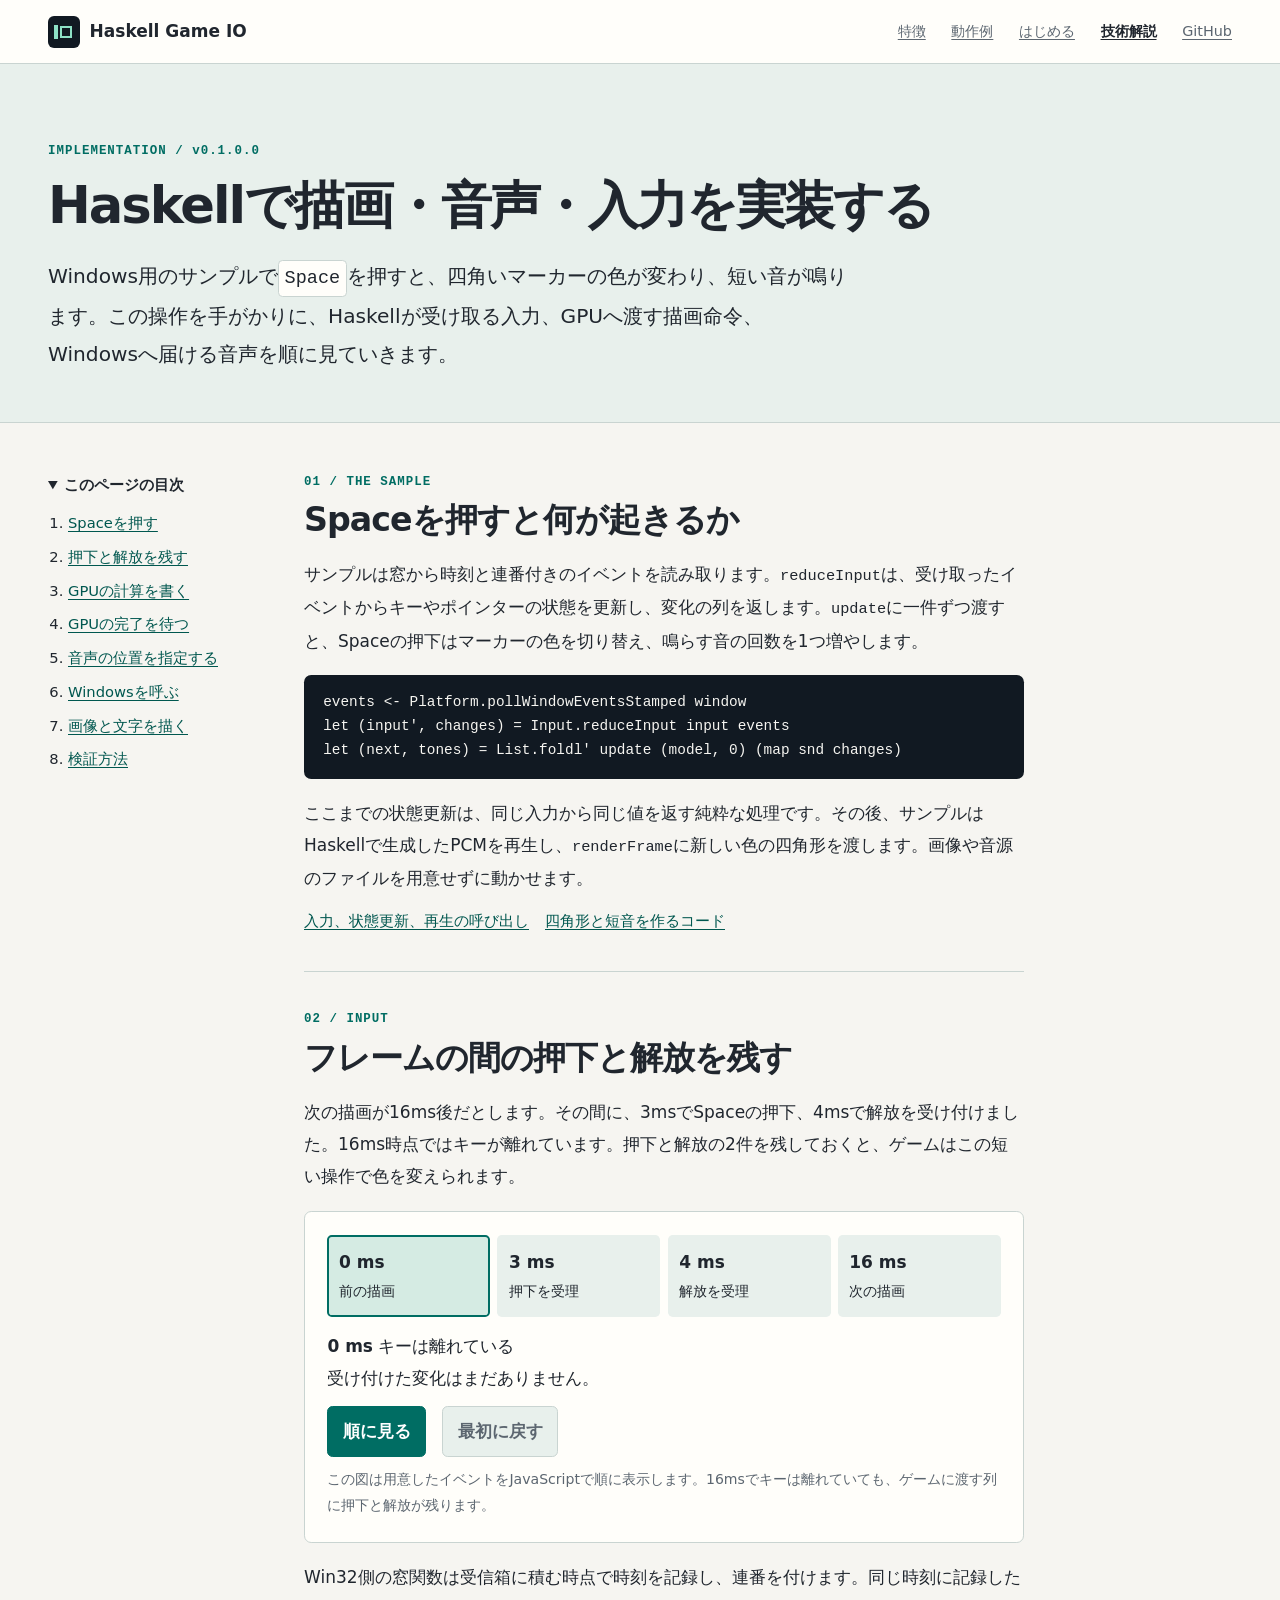
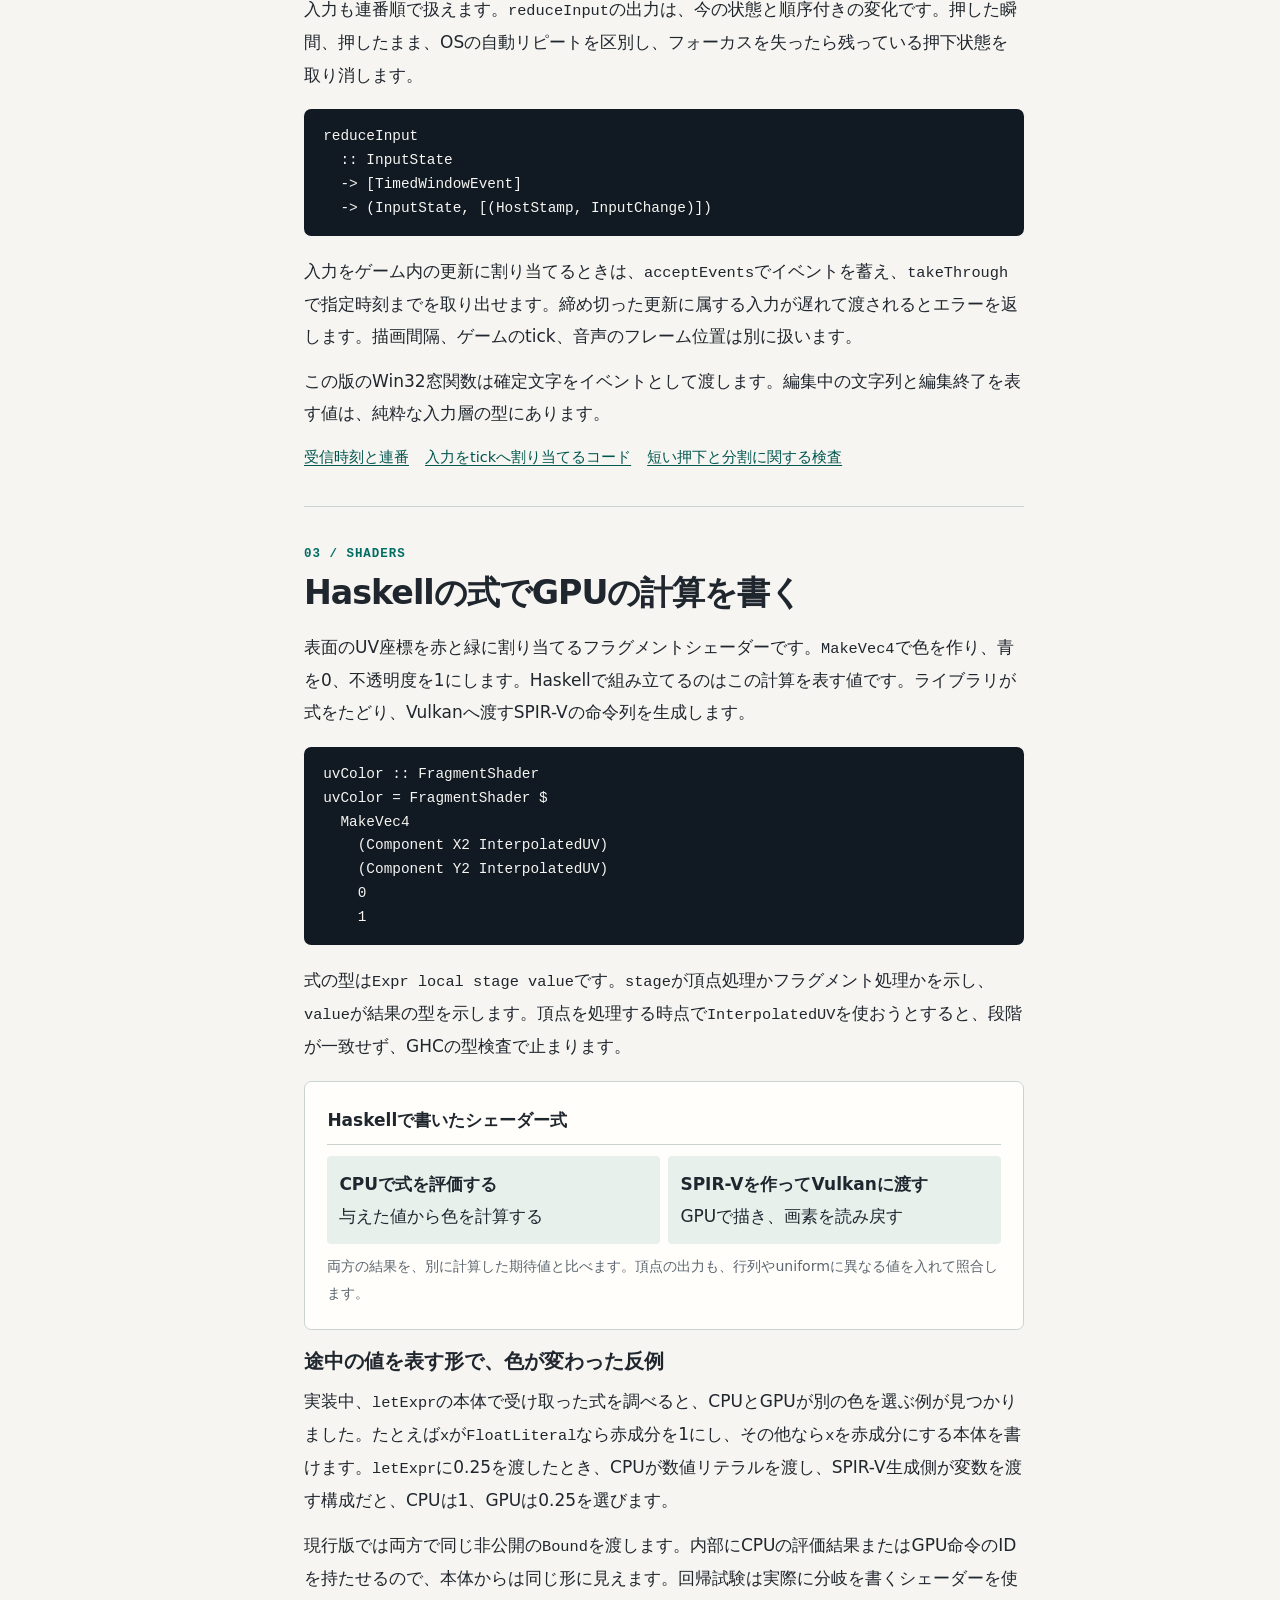
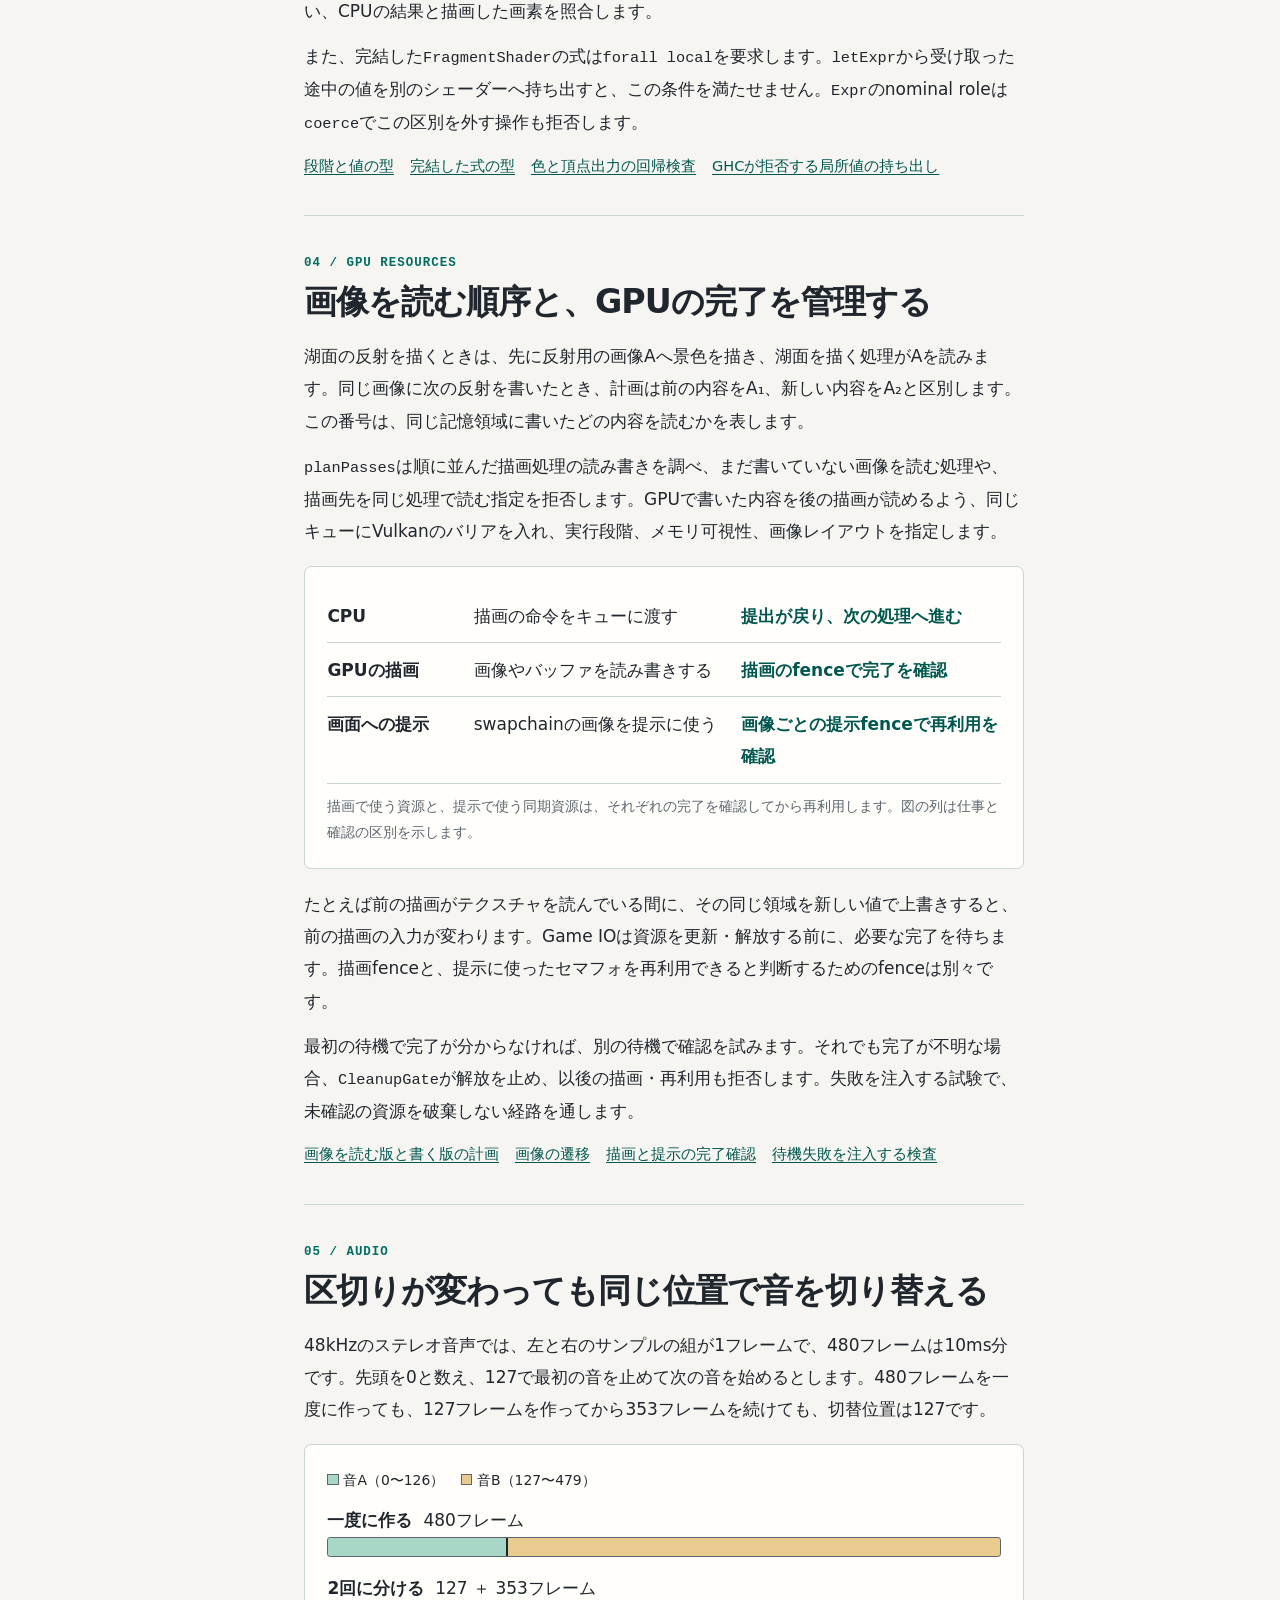
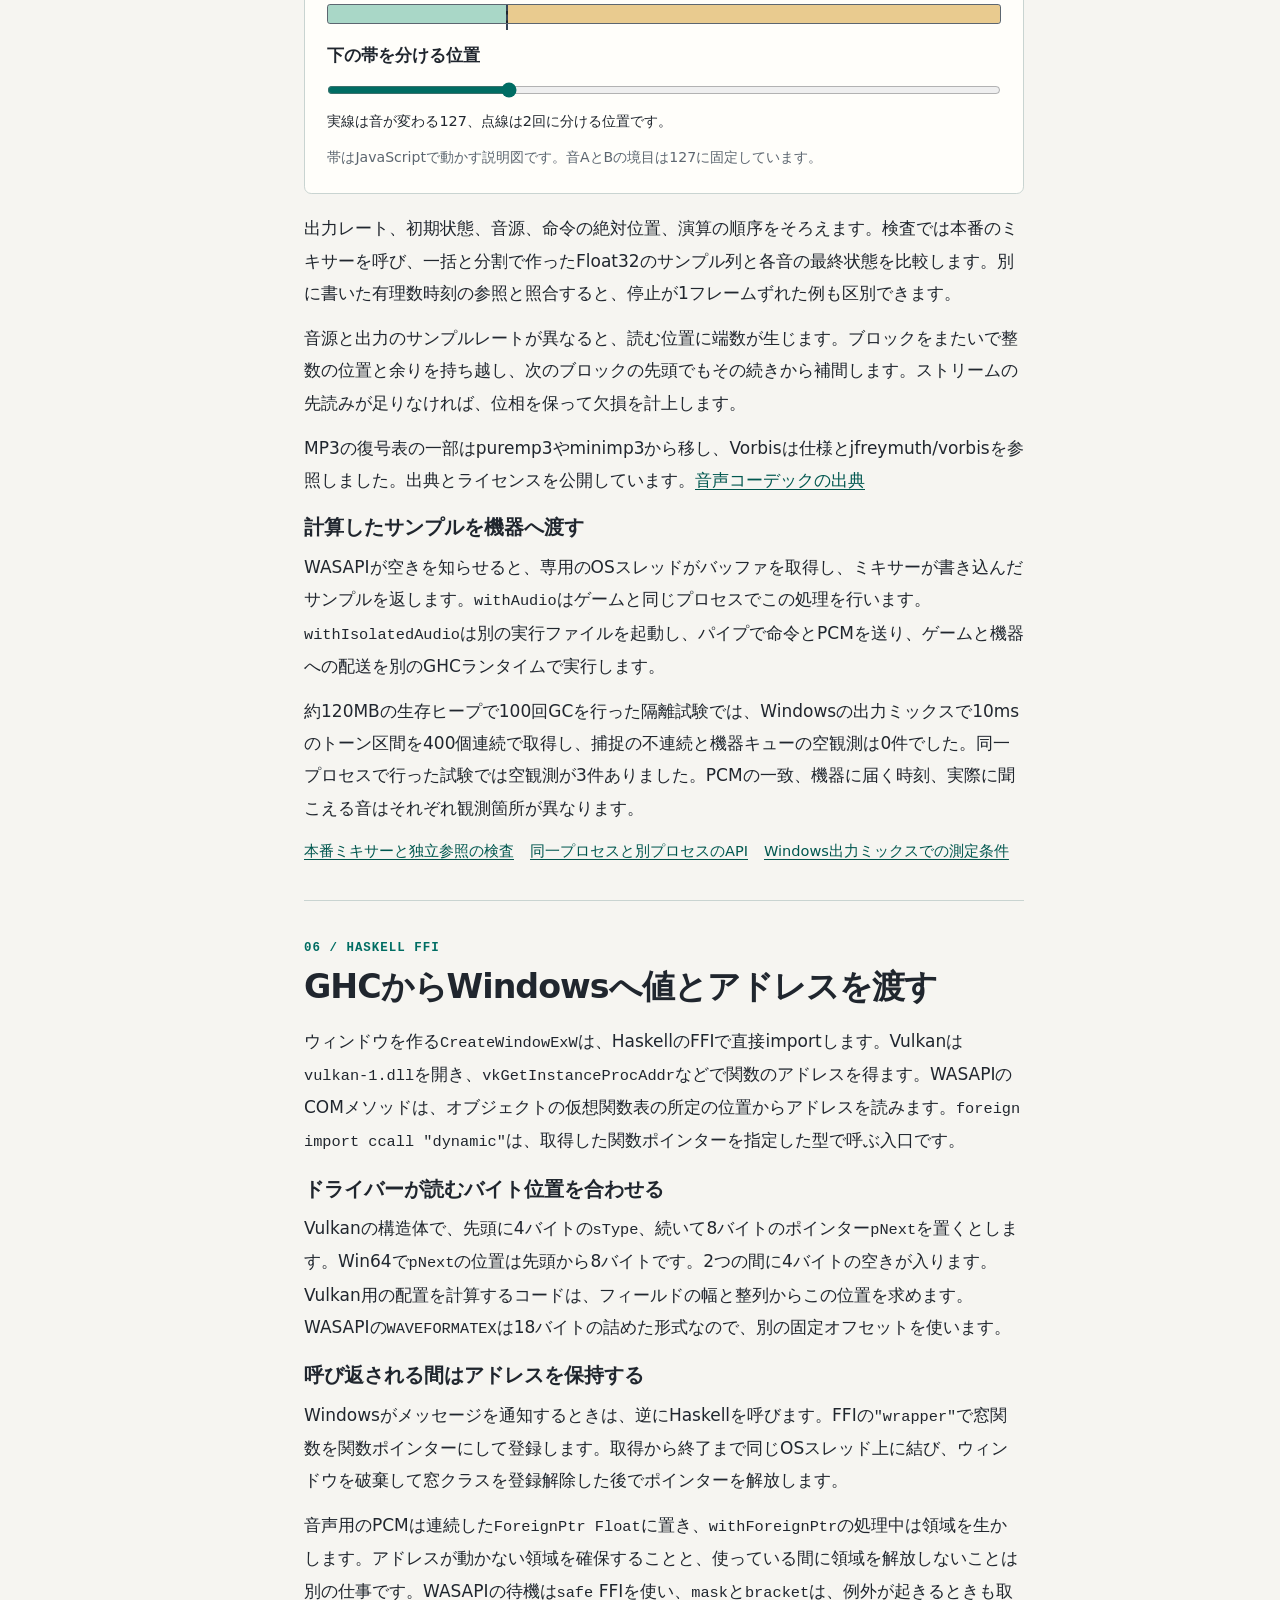
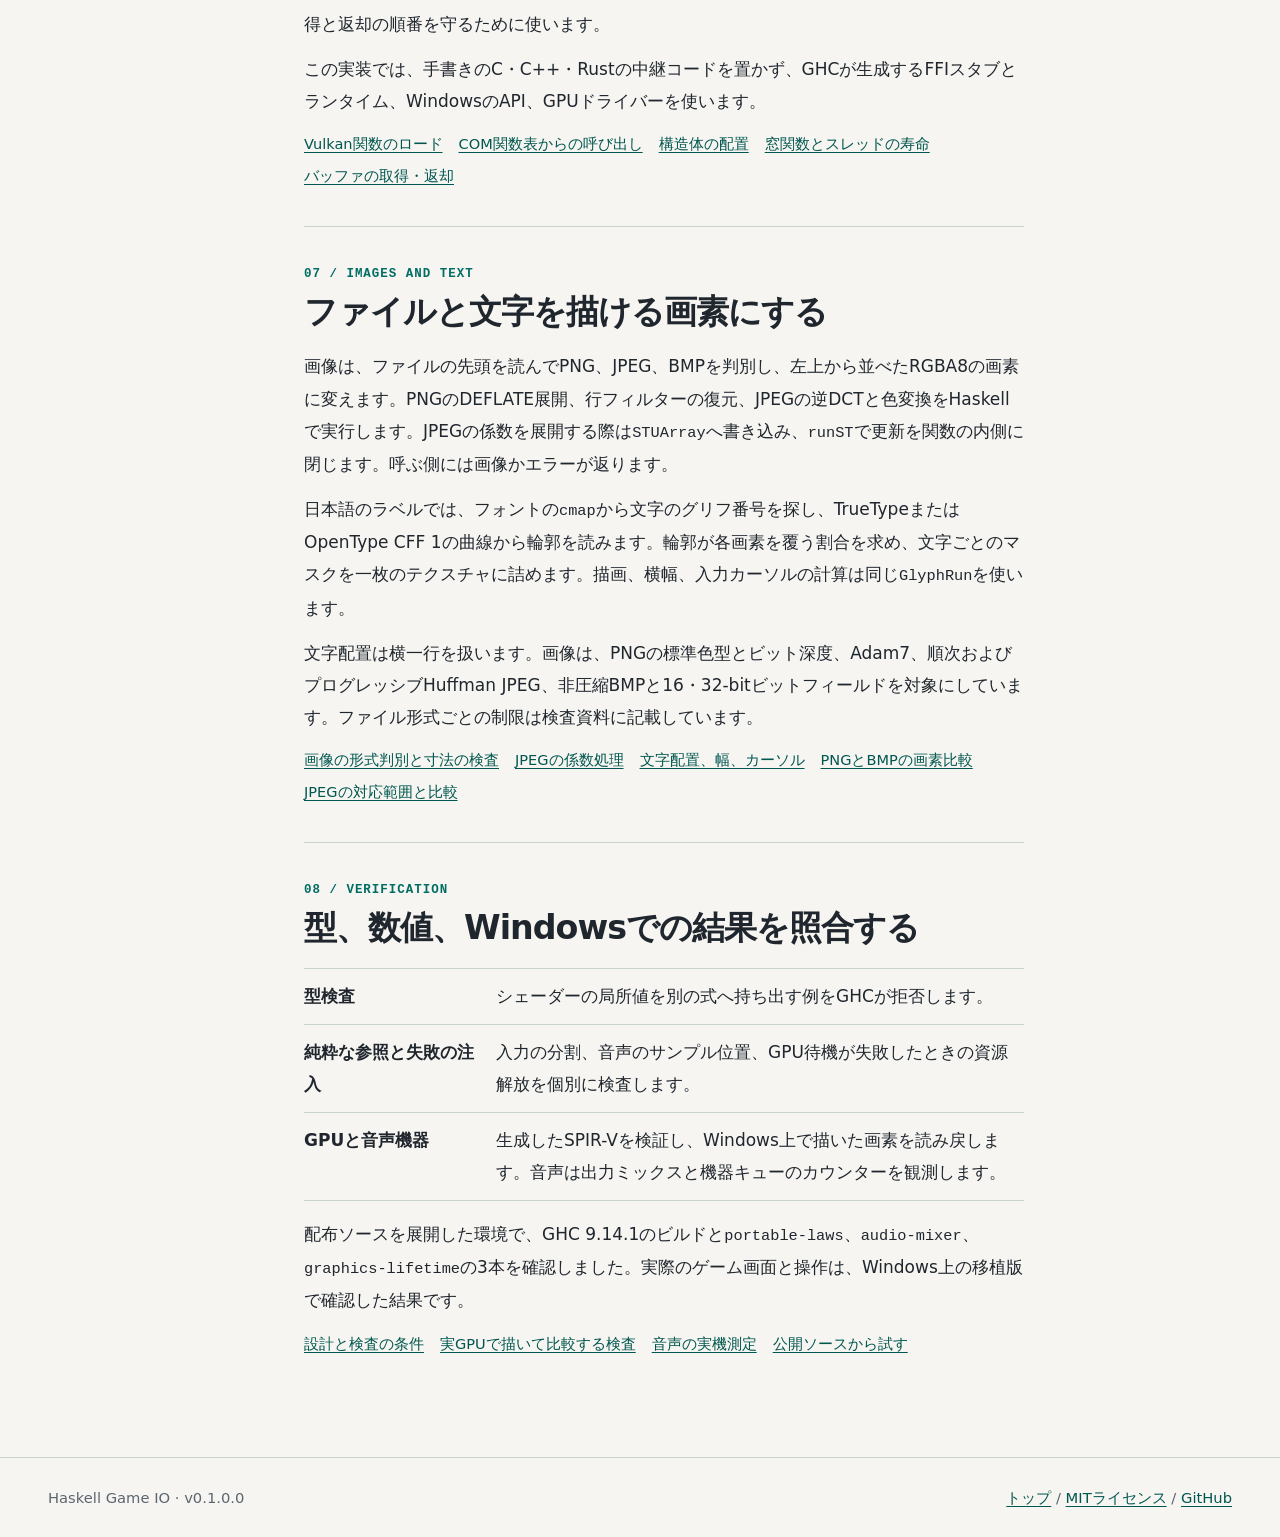
==== site/implementation.html @ 97c091fb "Add the Japanese Game IO website and implementation guide" ====
<!doctype html>
<html lang="ja">
<head>
  <meta charset="utf-8">
  <meta name="viewport" content="width=device-width, initial-scale=1">
  <meta name="description" content="Spaceを押す一回の操作から、Haskell Game IOの順序付き入力、SPIR-V生成、Vulkanの資源管理、WASAPI音声とFFIを解説します。">
  <title>Haskell Game IOの実装</title>
  <link rel="icon" href="assets/game-io.svg" type="image/svg+xml">
  <link rel="stylesheet" href="styles.css">
  <script src="implementation.js" defer></script>
</head>
<body>
  <a class="skip-link" href="#main">本文へ移動</a>
  <header class="masthead">
    <div class="wrap header-inner">
      <a class="wordmark" href="./">
        <img src="assets/game-io.svg" alt="" width="32" height="32">
        <span>Haskell Game IO</span>
      </a>
      <nav class="site-nav" aria-label="サイト内">
        <a href="./#features">特徴</a>
        <a href="./#projects">動作例</a>
        <a href="./#start">はじめる</a>
        <a href="implementation.html" aria-current="page">技術解説</a>
        <a href="https://github.com/M-simplifier/haskell-game-io">GitHub</a>
      </nav>
    </div>
  </header>
  <main id="main" tabindex="-1">
    <header class="article-intro">
      <div class="wrap">
        <p class="eyebrow">IMPLEMENTATION / v0.1.0.0</p>
        <h1>Haskellで描画・音声・入力を実装する</h1>
        <p class="lede">Windows用のサンプルで<kbd>Space</kbd>を押すと、四角いマーカーの色が変わり、短い音が鳴ります。この操作を手がかりに、Haskellが受け取る入力、GPUへ渡す描画命令、Windowsへ届ける音声を順に見ていきます。</p>
      </div>
    </header>
    <div class="wrap article-layout">
      <nav class="article-contents" aria-label="技術解説の目次">
        <details open>
          <summary>このページの目次</summary>
          <ol>
            <li><a href="#space">Spaceを押す</a></li>
            <li><a href="#input">押下と解放を残す</a></li>
            <li><a href="#shaders">GPUの計算を書く</a></li>
            <li><a href="#gpu">GPUの完了を待つ</a></li>
            <li><a href="#audio">音声の位置を指定する</a></li>
            <li><a href="#ffi">Windowsを呼ぶ</a></li>
            <li><a href="#assets">画像と文字を描く</a></li>
            <li><a href="#validation">検証方法</a></li>
          </ol>
        </details>
      </nav>

      <article class="article-body">
        <section id="space" aria-labelledby="space-title">
          <p class="eyebrow">01 / THE SAMPLE</p>
          <h2 id="space-title">Spaceを押すと何が起きるか</h2>
          <p>サンプルは窓から時刻と連番付きのイベントを読み取ります。<code>reduceInput</code>は、受け取ったイベントからキーやポインターの状態を更新し、変化の列を返します。<code>update</code>に一件ずつ渡すと、Spaceの押下はマーカーの色を切り替え、鳴らす音の回数を1つ増やします。</p>
          <pre tabindex="0" aria-label="GettingStartedの入力更新の抜粋"><code>events &lt;- Platform.pollWindowEventsStamped window
let (input', changes) = Input.reduceInput input events
let (next, tones) = List.foldl' update (model, 0) (map snd changes)</code></pre>
          <p>ここまでの状態更新は、同じ入力から同じ値を返す純粋な処理です。その後、サンプルはHaskellで生成したPCMを再生し、<code>renderFrame</code>に新しい色の四角形を渡します。画像や音源のファイルを用意せずに動かせます。</p>
          <p class="source-links"><a href="https://github.com/M-simplifier/haskell-game-io/blob/19dde99dc005aceafae934d7178d2b5ecf517e54/examples/GettingStarted.hs#L19-L62">入力、状態更新、再生の呼び出し</a> <a href="https://github.com/M-simplifier/haskell-game-io/blob/19dde99dc005aceafae934d7178d2b5ecf517e54/examples/GettingStarted.hs#L73-L95">四角形と短音を作るコード</a></p>
        </section>

        <section id="input" aria-labelledby="input-title">
          <p class="eyebrow">02 / INPUT</p>
          <h2 id="input-title">フレームの間の押下と解放を残す</h2>
          <p>次の描画が16ms後だとします。その間に、3msでSpaceの押下、4msで解放を受け付けました。16ms時点ではキーが離れています。押下と解放の2件を残しておくと、ゲームはこの短い操作で色を変えられます。</p>
          <figure class="diagram" data-input-demo>
            <ol class="input-timeline" aria-label="入力イベントの時刻">
              <li data-input-at="0"><strong>0 ms</strong><span>前の描画</span></li>
              <li data-input-at="3"><strong>3 ms</strong><span>押下を受理</span></li>
              <li data-input-at="4"><strong>4 ms</strong><span>解放を受理</span></li>
              <li data-input-at="16"><strong>16 ms</strong><span>次の描画</span></li>
            </ol>
            <div class="demo-controls" data-input-controls hidden>
              <div class="demo-result" role="status">
                <p><strong data-input-time>0 ms</strong> <span data-input-state>キーは離れている</span></p>
                <p data-input-events>受け付けた変化はまだありません。</p>
              </div>
              <div class="actions">
                <button type="button" data-input-next>順に見る</button>
                <button class="secondary" type="button" data-input-reset>最初に戻す</button>
              </div>
            </div>
            <figcaption>この図は用意したイベントをJavaScriptで順に表示します。16msでキーは離れていても、ゲームに渡す列に押下と解放が残ります。</figcaption>
          </figure>
          <p>Win32側の窓関数は受信箱に積む時点で時刻を記録し、連番を付けます。同じ時刻に記録した入力も連番順で扱えます。<code>reduceInput</code>の出力は、今の状態と順序付きの変化です。押した瞬間、押したまま、OSの自動リピートを区別し、フォーカスを失ったら残っている押下状態を取り消します。</p>
          <pre tabindex="0" aria-label="reduceInputの型"><code>reduceInput
  :: InputState
  -&gt; [TimedWindowEvent]
  -&gt; (InputState, [(HostStamp, InputChange)])</code></pre>
          <p>入力をゲーム内の更新に割り当てるときは、<code>acceptEvents</code>でイベントを蓄え、<code>takeThrough</code>で指定時刻までを取り出せます。締め切った更新に属する入力が遅れて渡されるとエラーを返します。描画間隔、ゲームのtick、音声のフレーム位置は別に扱います。</p>
          <p>この版のWin32窓関数は確定文字をイベントとして渡します。編集中の文字列と編集終了を表す値は、純粋な入力層の型にあります。</p>
          <p class="source-links"><a href="https://github.com/M-simplifier/haskell-game-io/blob/19dde99dc005aceafae934d7178d2b5ecf517e54/src/native/GameIO/Platform/Win32.hs#L375-L381">受信時刻と連番</a> <a href="https://github.com/M-simplifier/haskell-game-io/blob/19dde99dc005aceafae934d7178d2b5ecf517e54/src/GameIO/Input.hs#L40-L62">入力をtickへ割り当てるコード</a> <a href="https://github.com/M-simplifier/haskell-game-io/blob/19dde99dc005aceafae934d7178d2b5ecf517e54/test/PortableLaws.hs#L35-L69">短い押下と分割に関する検査</a></p>
        </section>

        <section id="shaders" aria-labelledby="shaders-title">
          <p class="eyebrow">03 / SHADERS</p>
          <h2 id="shaders-title">Haskellの式でGPUの計算を書く</h2>
          <p>表面のUV座標を赤と緑に割り当てるフラグメントシェーダーです。<code>MakeVec4</code>で色を作り、青を0、不透明度を1にします。Haskellで組み立てるのはこの計算を表す値です。ライブラリが式をたどり、Vulkanへ渡すSPIR-Vの命令列を生成します。</p>
          <pre tabindex="0" aria-label="UV座標を色に変えるシェーダー"><code>uvColor :: FragmentShader
uvColor = FragmentShader $
  MakeVec4
    (Component X2 InterpolatedUV)
    (Component Y2 InterpolatedUV)
    0
    1</code></pre>
          <p>式の型は<code>Expr local stage value</code>です。<code>stage</code>が頂点処理かフラグメント処理かを示し、<code>value</code>が結果の型を示します。頂点を処理する時点で<code>InterpolatedUV</code>を使おうとすると、段階が一致せず、GHCの型検査で止まります。</p>
          <figure class="diagram">
            <p class="diagram-head"><strong>Haskellで書いたシェーダー式</strong></p>
            <ul class="diagram-steps shader-branches">
              <li><strong>CPUで式を評価する</strong>与えた値から色を計算する</li>
              <li><strong>SPIR-Vを作ってVulkanに渡す</strong>GPUで描き、画素を読み戻す</li>
            </ul>
            <figcaption>両方の結果を、別に計算した期待値と比べます。頂点の出力も、行列やuniformに異なる値を入れて照合します。</figcaption>
          </figure>
          <h3>途中の値を表す形で、色が変わった反例</h3>
          <p>実装中、<code>letExpr</code>の本体で受け取った式を調べると、CPUとGPUが別の色を選ぶ例が見つかりました。たとえば<code>x</code>が<code>FloatLiteral</code>なら赤成分を1にし、その他なら<code>x</code>を赤成分にする本体を書けます。<code>letExpr</code>に0.25を渡したとき、CPUが数値リテラルを渡し、SPIR-V生成側が変数を渡す構成だと、CPUは1、GPUは0.25を選びます。</p>
          <p>現行版では両方で同じ非公開の<code>Bound</code>を渡します。内部にCPUの評価結果またはGPU命令のIDを持たせるので、本体からは同じ形に見えます。回帰試験は実際に分岐を書くシェーダーを使い、CPUの結果と描画した画素を照合します。</p>
          <p>また、完結した<code>FragmentShader</code>の式は<code>forall local</code>を要求します。<code>letExpr</code>から受け取った途中の値を別のシェーダーへ持ち出すと、この条件を満たせません。<code>Expr</code>のnominal roleは<code>coerce</code>でこの区別を外す操作も拒否します。</p>
          <p class="source-links"><a href="https://github.com/M-simplifier/haskell-game-io/blob/19dde99dc005aceafae934d7178d2b5ecf517e54/src/GameIO/Graphics/Shader.hs#L128-L169">段階と値の型</a> <a href="https://github.com/M-simplifier/haskell-game-io/blob/19dde99dc005aceafae934d7178d2b5ecf517e54/src/GameIO/Graphics/Shader.hs#L213-L243">完結した式の型</a> <a href="https://github.com/M-simplifier/haskell-game-io/blob/19dde99dc005aceafae934d7178d2b5ecf517e54/examples/GraphicsSmoke.hs#L119-L170">色と頂点出力の回帰検査</a> <a href="https://github.com/M-simplifier/haskell-game-io/blob/19dde99dc005aceafae934d7178d2b5ecf517e54/tests/compile-fail/ShaderEscapedBinding.hs">GHCが拒否する局所値の持ち出し</a></p>
        </section>

        <section id="gpu" aria-labelledby="gpu-title">
          <p class="eyebrow">04 / GPU RESOURCES</p>
          <h2 id="gpu-title">画像を読む順序と、GPUの完了を管理する</h2>
          <p>湖面の反射を描くときは、先に反射用の画像Aへ景色を描き、湖面を描く処理がAを読みます。同じ画像に次の反射を書いたとき、計画は前の内容をA₁、新しい内容をA₂と区別します。この番号は、同じ記憶領域に書いたどの内容を読むかを表します。</p>
          <p><code>planPasses</code>は順に並んだ描画処理の読み書きを調べ、まだ書いていない画像を読む処理や、描画先を同じ処理で読む指定を拒否します。GPUで書いた内容を後の描画が読めるよう、同じキューにVulkanのバリアを入れ、実行段階、メモリ可視性、画像レイアウトを指定します。</p>
          <figure class="diagram">
            <dl class="completion-lanes">
              <div><dt>CPU</dt><dd>描画の命令をキューに渡す</dd><dd>提出が戻り、次の処理へ進む</dd></div>
              <div><dt>GPUの描画</dt><dd>画像やバッファを読み書きする</dd><dd>描画のfenceで完了を確認</dd></div>
              <div><dt>画面への提示</dt><dd>swapchainの画像を提示に使う</dd><dd>画像ごとの提示fenceで再利用を確認</dd></div>
            </dl>
            <figcaption>描画で使う資源と、提示で使う同期資源は、それぞれの完了を確認してから再利用します。図の列は仕事と確認の区別を示します。</figcaption>
          </figure>
          <p>たとえば前の描画がテクスチャを読んでいる間に、その同じ領域を新しい値で上書きすると、前の描画の入力が変わります。Game IOは資源を更新・解放する前に、必要な完了を待ちます。描画fenceと、提示に使ったセマフォを再利用できると判断するためのfenceは別々です。</p>
          <p>最初の待機で完了が分からなければ、別の待機で確認を試みます。それでも完了が不明な場合、<code>CleanupGate</code>が解放を止め、以後の描画・再利用も拒否します。失敗を注入する試験で、未確認の資源を破棄しない経路を通します。</p>
          <p class="source-links"><a href="https://github.com/M-simplifier/haskell-game-io/blob/19dde99dc005aceafae934d7178d2b5ecf517e54/src/GameIO/Graphics/Plan.hs#L317-L349">画像を読む版と書く版の計画</a> <a href="https://github.com/M-simplifier/haskell-game-io/blob/19dde99dc005aceafae934d7178d2b5ecf517e54/src/native/GameIO/Graphics/Vulkan/Resources.hs#L179-L205">画像の遷移</a> <a href="https://github.com/M-simplifier/haskell-game-io/blob/19dde99dc005aceafae934d7178d2b5ecf517e54/src/native/GameIO/Graphics/Vulkan/Session.hs#L367-L407">描画と提示の完了確認</a> <a href="https://github.com/M-simplifier/haskell-game-io/blob/19dde99dc005aceafae934d7178d2b5ecf517e54/tests/GraphicsLifetime.hs">待機失敗を注入する検査</a></p>
        </section>

        <section id="audio" aria-labelledby="audio-title">
          <p class="eyebrow">05 / AUDIO</p>
          <h2 id="audio-title">区切りが変わっても同じ位置で音を切り替える</h2>
          <p>48kHzのステレオ音声では、左と右のサンプルの組が1フレームで、480フレームは10ms分です。先頭を0と数え、127で最初の音を止めて次の音を始めるとします。480フレームを一度に作っても、127フレームを作ってから353フレームを続けても、切替位置は127です。</p>
          <figure class="diagram" data-audio-demo>
            <div class="audio-legend">
              <span><span class="legend-swatch tone-a" aria-hidden="true"></span>音A（0〜126）</span>
              <span><span class="legend-swatch tone-b" aria-hidden="true"></span>音B（127〜479）</span>
            </div>
            <div class="audio-row">
              <p><strong>一度に作る</strong> <span>480フレーム</span></p>
              <div class="audio-track" aria-hidden="true"><span class="audio-switch"></span></div>
            </div>
            <div class="audio-row">
              <p><strong>2回に分ける</strong> <span data-audio-blocks>127 ＋ 353フレーム</span></p>
              <div class="audio-track" data-audio-track aria-hidden="true"><span class="audio-switch"></span><span class="audio-divider"></span></div>
            </div>
            <div class="demo-controls" data-audio-controls hidden>
              <label for="audio-split">下の帯を分ける位置</label>
              <input id="audio-split" type="range" min="1" max="479" value="127" aria-describedby="audio-split-hint">
              <p id="audio-split-hint">実線は音が変わる127、点線は2回に分ける位置です。</p>
            </div>
            <figcaption>帯はJavaScriptで動かす説明図です。音AとBの境目は127に固定しています。</figcaption>
          </figure>
          <p>出力レート、初期状態、音源、命令の絶対位置、演算の順序をそろえます。検査では本番のミキサーを呼び、一括と分割で作ったFloat32のサンプル列と各音の最終状態を比較します。別に書いた有理数時刻の参照と照合すると、停止が1フレームずれた例も区別できます。</p>
          <p>音源と出力のサンプルレートが異なると、読む位置に端数が生じます。ブロックをまたいで整数の位置と余りを持ち越し、次のブロックの先頭でもその続きから補間します。ストリームの先読みが足りなければ、位相を保って欠損を計上します。</p>
          <p>MP3の復号表の一部はpuremp3やminimp3から移し、Vorbisは仕様とjfreymuth/vorbisを参照しました。出典とライセンスを公開しています。<a href="https://github.com/M-simplifier/haskell-game-io/blob/19dde99dc005aceafae934d7178d2b5ecf517e54/licenses/audio-codecs.txt">音声コーデックの出典</a></p>
          <h3>計算したサンプルを機器へ渡す</h3>
          <p>WASAPIが空きを知らせると、専用のOSスレッドがバッファを取得し、ミキサーが書き込んだサンプルを返します。<code>withAudio</code>はゲームと同じプロセスでこの処理を行います。<code>withIsolatedAudio</code>は別の実行ファイルを起動し、パイプで命令とPCMを送り、ゲームと機器への配送を別のGHCランタイムで実行します。</p>
          <p>約120MBの生存ヒープで100回GCを行った隔離試験では、Windowsの出力ミックスで10msのトーン区間を400個連続で取得し、捕捉の不連続と機器キューの空観測は0件でした。同一プロセスで行った試験では空観測が3件ありました。PCMの一致、機器に届く時刻、実際に聞こえる音はそれぞれ観測箇所が異なります。</p>
          <p class="source-links"><a href="https://github.com/M-simplifier/haskell-game-io/blob/19dde99dc005aceafae934d7178d2b5ecf517e54/tests/AudioMixer.hs#L27-L121">本番ミキサーと独立参照の検査</a> <a href="https://github.com/M-simplifier/haskell-game-io/blob/19dde99dc005aceafae934d7178d2b5ecf517e54/src/native/GameIO/Audio.hs#L101-L114">同一プロセスと別プロセスのAPI</a> <a href="https://github.com/M-simplifier/haskell-game-io/blob/19dde99dc005aceafae934d7178d2b5ecf517e54/docs/audio-validation.md#L63-L91">Windows出力ミックスでの測定条件</a></p>
        </section>

        <section id="ffi" aria-labelledby="ffi-title">
          <p class="eyebrow">06 / HASKELL FFI</p>
          <h2 id="ffi-title">GHCからWindowsへ値とアドレスを渡す</h2>
          <p>ウィンドウを作る<code>CreateWindowExW</code>は、HaskellのFFIで直接importします。Vulkanは<code>vulkan-1.dll</code>を開き、<code>vkGetInstanceProcAddr</code>などで関数のアドレスを得ます。WASAPIのCOMメソッドは、オブジェクトの仮想関数表の所定の位置からアドレスを読みます。<code>foreign import ccall "dynamic"</code>は、取得した関数ポインターを指定した型で呼ぶ入口です。</p>
          <h3>ドライバーが読むバイト位置を合わせる</h3>
          <p>Vulkanの構造体で、先頭に4バイトの<code>sType</code>、続いて8バイトのポインター<code>pNext</code>を置くとします。Win64で<code>pNext</code>の位置は先頭から8バイトです。2つの間に4バイトの空きが入ります。Vulkan用の配置を計算するコードは、フィールドの幅と整列からこの位置を求めます。WASAPIの<code>WAVEFORMATEX</code>は18バイトの詰めた形式なので、別の固定オフセットを使います。</p>
          <h3>呼び返される間はアドレスを保持する</h3>
          <p>Windowsがメッセージを通知するときは、逆にHaskellを呼びます。FFIの<code>"wrapper"</code>で窓関数を関数ポインターにして登録します。取得から終了まで同じOSスレッド上に結び、ウィンドウを破棄して窓クラスを登録解除した後でポインターを解放します。</p>
          <p>音声用のPCMは連続した<code>ForeignPtr Float</code>に置き、<code>withForeignPtr</code>の処理中は領域を生かします。アドレスが動かない領域を確保することと、使っている間に領域を解放しないことは別の仕事です。WASAPIの待機は<code>safe</code> FFIを使い、<code>mask</code>と<code>bracket</code>は、例外が起きるときも取得と返却の順番を守るために使います。</p>
          <p>この実装では、手書きのC・C++・Rustの中継コードを置かず、GHCが生成するFFIスタブとランタイム、WindowsのAPI、GPUドライバーを使います。</p>
          <p class="source-links"><a href="https://github.com/M-simplifier/haskell-game-io/blob/19dde99dc005aceafae934d7178d2b5ecf517e54/src/native/GameIO/Graphics/Vulkan/Raw.hs#L99-L143">Vulkan関数のロード</a> <a href="https://github.com/M-simplifier/haskell-game-io/blob/19dde99dc005aceafae934d7178d2b5ecf517e54/src/native/GameIO/Audio/WASAPI.hs#L109-L129">COM関数表からの呼び出し</a> <a href="https://github.com/M-simplifier/haskell-game-io/blob/19dde99dc005aceafae934d7178d2b5ecf517e54/src/native/GameIO/Graphics/Vulkan/Layout.hs#L1-L80">構造体の配置</a> <a href="https://github.com/M-simplifier/haskell-game-io/blob/19dde99dc005aceafae934d7178d2b5ecf517e54/src/native/GameIO/Platform/Win32.hs#L85-L153">窓関数とスレッドの寿命</a> <a href="https://github.com/M-simplifier/haskell-game-io/blob/19dde99dc005aceafae934d7178d2b5ecf517e54/src/native/GameIO/Audio/WASAPI.hs#L313-L321">バッファの取得・返却</a></p>
        </section>

        <section id="assets" aria-labelledby="assets-title">
          <p class="eyebrow">07 / IMAGES AND TEXT</p>
          <h2 id="assets-title">ファイルと文字を描ける画素にする</h2>
          <p>画像は、ファイルの先頭を読んでPNG、JPEG、BMPを判別し、左上から並べたRGBA8の画素に変えます。PNGのDEFLATE展開、行フィルターの復元、JPEGの逆DCTと色変換をHaskellで実行します。JPEGの係数を展開する際は<code>STUArray</code>へ書き込み、<code>runST</code>で更新を関数の内側に閉じます。呼ぶ側には画像かエラーが返ります。</p>
          <p>日本語のラベルでは、フォントの<code>cmap</code>から文字のグリフ番号を探し、TrueTypeまたはOpenType CFF 1の曲線から輪郭を読みます。輪郭が各画素を覆う割合を求め、文字ごとのマスクを一枚のテクスチャに詰めます。描画、横幅、入力カーソルの計算は同じ<code>GlyphRun</code>を使います。</p>
          <p>文字配置は横一行を扱います。画像は、PNGの標準色型とビット深度、Adam7、順次およびプログレッシブHuffman JPEG、非圧縮BMPと16・32-bitビットフィールドを対象にしています。ファイル形式ごとの制限は検査資料に記載しています。</p>
          <p class="source-links"><a href="https://github.com/M-simplifier/haskell-game-io/blob/19dde99dc005aceafae934d7178d2b5ecf517e54/src/GameIO/Image.hs#L86-L107">画像の形式判別と寸法の検査</a> <a href="https://github.com/M-simplifier/haskell-game-io/blob/19dde99dc005aceafae934d7178d2b5ecf517e54/src/GameIO/Image/Jpeg.hs#L22-L55">JPEGの係数処理</a> <a href="https://github.com/M-simplifier/haskell-game-io/blob/19dde99dc005aceafae934d7178d2b5ecf517e54/src/GameIO/Text.hs#L213-L260">文字配置、幅、カーソル</a> <a href="https://github.com/M-simplifier/haskell-game-io/blob/19dde99dc005aceafae934d7178d2b5ecf517e54/docs/image-compatibility.md">PNGとBMPの画素比較</a> <a href="https://github.com/M-simplifier/haskell-game-io/blob/19dde99dc005aceafae934d7178d2b5ecf517e54/docs/jpeg-validation.md">JPEGの対応範囲と比較</a></p>
        </section>

        <section id="validation" aria-labelledby="validation-title">
          <p class="eyebrow">08 / VERIFICATION</p>
          <h2 id="validation-title">型、数値、Windowsでの結果を照合する</h2>
          <dl class="capabilities">
            <div><dt>型検査</dt><dd>シェーダーの局所値を別の式へ持ち出す例をGHCが拒否します。</dd></div>
            <div><dt>純粋な参照と失敗の注入</dt><dd>入力の分割、音声のサンプル位置、GPU待機が失敗したときの資源解放を個別に検査します。</dd></div>
            <div><dt>GPUと音声機器</dt><dd>生成したSPIR-Vを検証し、Windows上で描いた画素を読み戻します。音声は出力ミックスと機器キューのカウンターを観測します。</dd></div>
          </dl>
          <p>配布ソースを展開した環境で、GHC 9.14.1のビルドと<code>portable-laws</code>、<code>audio-mixer</code>、<code>graphics-lifetime</code>の3本を確認しました。実際のゲーム画面と操作は、Windows上の移植版で確認した結果です。</p>
          <p class="source-links"><a href="https://github.com/M-simplifier/haskell-game-io/blob/19dde99dc005aceafae934d7178d2b5ecf517e54/docs/design-contracts.md">設計と検査の条件</a> <a href="https://github.com/M-simplifier/haskell-game-io/blob/19dde99dc005aceafae934d7178d2b5ecf517e54/examples/GraphicsSmoke.hs">実GPUで描いて比較する検査</a> <a href="https://github.com/M-simplifier/haskell-game-io/blob/19dde99dc005aceafae934d7178d2b5ecf517e54/docs/audio-validation.md">音声の実機測定</a> <a href="./#start">公開ソースから試す</a></p>
        </section>
      </article>
    </div>
  </main>
  <footer class="site-footer">
    <div class="wrap footer-inner">
      <span>Haskell Game IO <span aria-hidden="true">·</span> v0.1.0.0</span>
      <span><a href="./">トップ</a> <span aria-hidden="true">/</span> <a href="https://github.com/M-simplifier/haskell-game-io/blob/19dde99dc005aceafae934d7178d2b5ecf517e54/LICENSE">MITライセンス</a> <span aria-hidden="true">/</span> <a href="https://github.com/M-simplifier/haskell-game-io">GitHub</a></span>
    </div>
  </footer>
</body>
</html>
---- site/styles.css ----
:root {
  color-scheme: light;
  --paper: #f6f5f1;
  --surface: #fffefa;
  --ink: #20262e;
  --muted: #5c6670;
  --accent: #006d63;
  --accent-strong: #00574f;
  --line: #c9d4d1;
  --tint: #e8f0ec;
  --dark: #111922;
  --light: #f6f5f1;
  --mint: #8ee1c6;
  --space: clamp(1.15rem, 4vw, 3rem);
  --mono: ui-monospace, Consolas, "Liberation Mono", monospace;
}

*, *::before, *::after { box-sizing: border-box; }

[hidden] { display: none !important; }

html { scroll-padding-top: 1.5rem; }

body {
  margin: 0;
  background: var(--paper);
  color: var(--ink);
  font: clamp(1.0625rem, 1.25vw, 1.125rem)/1.9 system-ui, "Yu Gothic UI", "Hiragino Kaku Gothic ProN", "Noto Sans CJK JP", sans-serif;
}

img { display: block; max-inline-size: 100%; block-size: auto; }

h1, h2, h3, p, figure { margin: 0; }

h1, h2, h3 { line-height: 1.36; }

h1 { font-size: clamp(2.05rem, 4vw, 3.5rem); letter-spacing: -.04em; }

h2 { font-size: clamp(1.55rem, 2.6vw, 2.5rem); letter-spacing: -.03em; }

h3 { font-size: clamp(1.08rem, 1.55vw, 1.28rem); }

a { color: var(--accent-strong); text-underline-offset: .2em; }

a:hover { text-decoration-thickness: .14em; }

:focus-visible { outline: .18rem solid #a64a1e; outline-offset: .2rem; }

.hero :focus-visible { outline-color: #ffc986; }

code, pre, kbd, .eyebrow { font-family: var(--mono); }

p code, dd code, li code {
  font-size: .9em;
  overflow-wrap: anywhere;
}

pre {
  margin: 0;
  padding: 1rem 1.2rem;
  overflow-x: auto;
  border-radius: .45rem;
  background: var(--dark);
  color: var(--light);
  font-size: .9rem;
  line-height: 1.65;
}

kbd {
  display: inline-block;
  padding: 0 .3em;
  border: 1px solid var(--line);
  border-radius: .24em;
  background: var(--surface);
  font-size: .92em;
}

.wrap { width: min(76rem, calc(100% - 2 * var(--space))); margin-inline: auto; }

.skip-link {
  position: absolute;
  z-index: 5;
  inset: .4rem auto auto .4rem;
  padding: .65rem 1rem;
  background: var(--surface);
  transform: translateY(-160%);
}

.skip-link:focus { transform: none; }

.masthead {
  border-block-end: 1px solid var(--line);
  background: var(--surface);
}

.header-inner {
  display: flex;
  flex-wrap: wrap;
  align-items: center;
  justify-content: space-between;
  gap: .3rem 1.4rem;
  padding-block: .6rem;
}

.wordmark, .site-nav {
  display: flex;
  align-items: center;
  gap: clamp(.7rem, 2vw, 1.6rem);
}

.wordmark {
  min-block-size: 2.75rem;
  gap: .6rem;
  color: var(--ink);
  font-weight: 750;
  text-decoration: none;
}

.site-nav { flex-wrap: wrap; }

.site-nav a {
  display: flex;
  align-items: center;
  min-block-size: 2.75rem;
  color: var(--muted);
  font-size: .9rem;
}

.site-nav [aria-current] { color: var(--ink); font-weight: 700; }

.hero { background: var(--dark); color: var(--light); padding-block-end: 1rem; }

.hero-media img {
  inline-size: 100%;
  border-radius: .45rem;
}

.hero-content {
  padding-block: clamp(1.9rem, 4vw, 3.3rem) clamp(1.4rem, 3vw, 2.2rem);
}

.hero-content h1 { margin-block: .6rem .9rem; }

.hero-content .lede { max-inline-size: 49rem; }

.hero-detail, .hero-media figcaption { color: #cbd6db; }

.hero-detail { margin-block-start: .55rem; }

.eyebrow {
  color: var(--accent);
  font-size: .78rem;
  font-weight: 700;
  letter-spacing: .08em;
}

.hero .eyebrow { color: var(--mint); }

.lede { max-inline-size: 50rem; font-size: clamp(1.03rem, 1.6vw, 1.26rem); }

.actions { display: flex; flex-wrap: wrap; align-items: center; gap: .65rem 1rem; }

.action, button {
  display: inline-flex;
  align-items: center;
  justify-content: center;
  min-block-size: 2.75rem;
  padding: .52rem .9rem;
  border: 1px solid var(--accent);
  border-radius: .35rem;
  background: var(--accent);
  color: white;
  font: inherit;
  font-weight: 650;
  text-decoration: none;
  cursor: pointer;
}

.action:hover, button:hover { background: var(--accent-strong); }

.action-secondary, button.secondary {
  background: transparent;
  color: var(--accent-strong);
}

.action-secondary:hover, button.secondary:hover { background: var(--tint); }

.hero .actions { margin-block-start: 1.2rem; }

.hero .action { background: var(--mint); color: var(--dark); border-color: var(--mint); }

.hero .action:hover { background: #b1eedc; }

.hero .action-secondary { background: transparent; color: var(--light); border-color: #a8bbb8; }

.hero .action-secondary:hover { background: #273740; }

button[aria-disabled="true"], button[aria-disabled="true"]:hover {
  background: var(--tint);
  color: var(--muted);
  border-color: var(--line);
  cursor: default;
}

.section { padding-block: clamp(3.2rem, 6.67vw, 6rem); }

.section + .section { border-block-start: 1px solid var(--line); }

.section h2 { margin-block: .15rem 1.15rem; }

.section p + p, .article-body p + p { margin-block-start: .8rem; }

.split {
  display: grid;
  grid-template-columns: minmax(0, 1fr) minmax(0, 1fr);
  align-items: start;
  gap: clamp(1.2rem, 4vw, 3.5rem);
}

.feature-grid {
  display: grid;
  grid-template-columns: repeat(auto-fit, minmax(min(100%, 16rem), 1fr));
  gap: 1px;
  border: 1px solid var(--line);
  border-radius: .45rem;
  background: var(--line);
  overflow: hidden;
}

.feature-grid > * { padding: 1.1rem; background: var(--surface); }

.feature-grid p { margin-block-start: .5rem; }

.feature-grid p + a { display: inline-block; margin-block-start: .65rem; }

.project-grid, .scene { margin-block-start: 1.4rem; }

.subname { color: var(--muted); font-size: .85em; }

.scene img { width: 100%; border-radius: .45rem; }

figcaption, .fine-print {
  margin-block-start: .55rem;
  color: var(--muted);
  font-size: .88rem;
}

.capabilities { margin-block: 1.1rem; }

.capabilities > div {
  display: grid;
  grid-template-columns: minmax(7rem, 11rem) minmax(0, 1fr);
  gap: .15rem 1rem;
  padding-block: .7rem;
  border-block-end: 1px solid var(--line);
}

.capabilities > div:first-child { border-block-start: 1px solid var(--line); }

.capabilities dt { font-weight: 700; }

.capabilities dd { margin: 0; }

.source-links {
  display: flex;
  flex-wrap: wrap;
  gap: .25rem 1rem;
  font-size: .91rem;
}

.article-intro {
  padding-block: clamp(2.5rem, 6vw, 4.75rem) clamp(1.8rem, 4vw, 3rem);
  border-block-end: 1px solid var(--line);
  background: var(--tint);
}

.article-intro h1 { margin-block: .45rem 1rem; }

.article-layout {
  display: grid;
  grid-template-columns: minmax(10rem, 13rem) minmax(0, 45rem);
  align-items: start;
  gap: var(--space);
  padding-block: clamp(1.8rem, 4vw, 3rem);
}

.article-contents {
  position: sticky;
  top: 1.25rem;
  padding-inline-end: .85rem;
  font-size: .92rem;
}

.article-contents summary { cursor: pointer; font-weight: 700; }

.article-contents ol { margin-block: .5rem 0; padding-inline-start: 1.25rem; }

.article-contents a { display: inline-block; padding-block: .18rem; }

.article-body > section { padding-block: 0 clamp(1.75rem, 3vw, 2.25rem); }

.article-body > section + section { padding-block-start: clamp(1.75rem, 3vw, 2.25rem); border-block-start: 1px solid var(--line); }

.article-body h2 { margin-block: .18rem 1rem; }

.article-body h3 { margin-block: 1.2rem .55rem; }

.article-body :is(figure, pre, details) { margin-block: 1.15rem; }

.diagram {
  padding: clamp(.85rem, 3vw, 1.4rem);
  border: 1px solid var(--line);
  border-radius: .45rem;
  background: var(--surface);
}

.diagram-steps {
  display: grid;
  grid-template-columns: repeat(auto-fit, minmax(min(100%, 10.5rem), 1fr));
  gap: .55rem;
  padding: 0;
  margin: 0;
  list-style: none;
}

.diagram-steps > li {
  padding: .75rem;
  background: var(--tint);
  border-radius: .25rem;
}

.diagram-steps strong { display: block; }

.diagram-head {
  padding-block-end: .5rem;
  border-block-end: 1px solid var(--line);
  margin-block-end: .65rem;
}

.input-timeline {
  display: grid;
  grid-template-columns: repeat(4, minmax(0, 1fr));
  gap: .45rem;
  margin: 0;
  padding: 0;
  list-style: none;
}

.input-timeline li {
  padding: .6rem;
  border: 2px solid transparent;
  border-radius: .3rem;
  background: var(--tint);
}

.input-timeline strong, .input-timeline span { display: block; }

.input-timeline strong, .audio-row span, [data-input-time] { font-variant-numeric: tabular-nums; }

.input-timeline span { font-size: .9rem; }

.input-timeline [aria-current="step"] { border-color: var(--accent); background: #d5ebe3; }

.demo-controls { margin-block-start: .8rem; }

.demo-result { margin-block-end: .7rem; }

.article-body .demo-result p + p { margin-block-start: 0; }

.completion-lanes { margin: 0; }

.completion-lanes > div {
  display: grid;
  grid-template-columns: minmax(6rem, .8fr) minmax(0, 1.5fr) minmax(0, 1.5fr);
  gap: .5rem;
  padding-block: .65rem;
  border-block-end: 1px solid var(--line);
}

.completion-lanes dt { font-weight: 750; }

.completion-lanes dd { margin: 0; }

.completion-lanes dd:last-child { color: var(--accent-strong); font-weight: 650; }

.audio-legend {
  display: flex;
  flex-wrap: wrap;
  gap: .15rem 1.05rem;
  font-size: .87rem;
}

.legend-swatch {
  display: inline-block;
  inline-size: .8em;
  block-size: .8em;
  margin-inline-end: .35em;
  border: 1px solid var(--muted);
}

.tone-a { background: #a9d7c7; }
.tone-b { background: #e9cb8f; }

.audio-row { margin-block: .65rem .95rem; }

.audio-row strong { margin-inline-end: .35rem; }

.audio-track {
  --sound-switch: 26.458333%;
  --block-split: 26.458333%;
  position: relative;
  block-size: 1.25rem;
  border: 1px solid var(--muted);
  border-radius: .18rem;
  background: linear-gradient(to right, #a9d7c7 var(--sound-switch), #e9cb8f var(--sound-switch));
}

.audio-switch, .audio-divider { position: absolute; inset-block: 0; }

.audio-switch { inset-inline-start: var(--sound-switch); border-inline-start: 2px solid var(--ink); }

.audio-divider {
  inset-inline-start: var(--block-split);
  inset-block-end: -.45rem;
  border-inline-start: 2px dashed #384556;
}

.demo-controls input[type="range"] {
  display: block;
  width: 100%;
  min-block-size: 2rem;
  margin-inline: 0;
  accent-color: var(--accent);
}

.demo-controls label { font-weight: 700; }

.demo-controls > p { font-size: .9rem; }

.site-footer {
  margin-block-start: 1rem;
  padding-block: 1.6rem;
  border-block-start: 1px solid var(--line);
  color: var(--muted);
  font-size: .92rem;
}

.footer-inner { display: flex; justify-content: space-between; flex-wrap: wrap; gap: .7rem 1.2rem; }

@media (max-width: 49rem) {
  .hero-break { display: none; }
  .split, .article-layout { grid-template-columns: minmax(0, 1fr); }
  .article-contents { position: static; padding: 1rem; border: 1px solid var(--line); }
}

@media (max-width: 33rem) {
  .input-timeline { grid-template-columns: repeat(2, minmax(0, 1fr)); }
  .completion-lanes > div { grid-template-columns: repeat(2, minmax(0, 1fr)); }
  .completion-lanes dt { grid-column: 1 / -1; }
  .capabilities > div { grid-template-columns: minmax(0, 1fr); }
}

@media (max-width: 23rem) {
  .header-inner { gap: 0 .6rem; }
  .site-nav { gap: .7rem; }
}
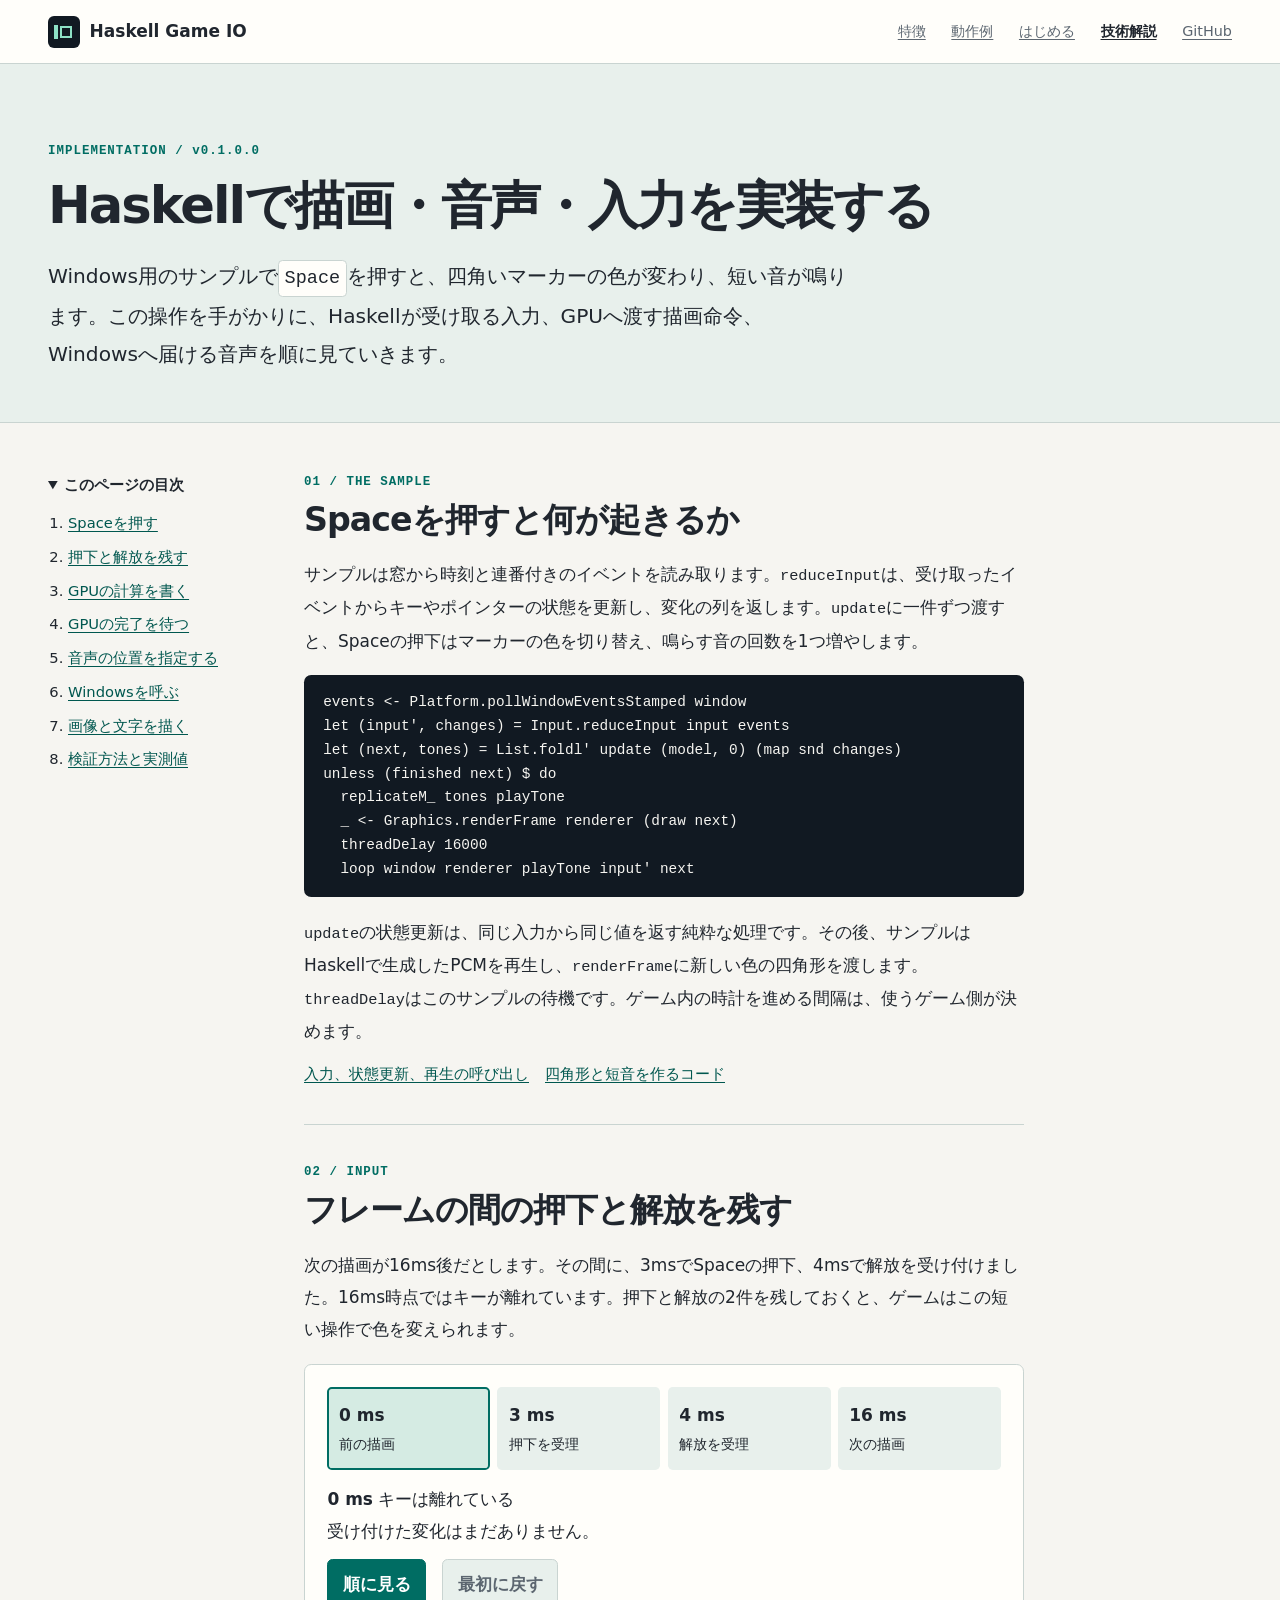
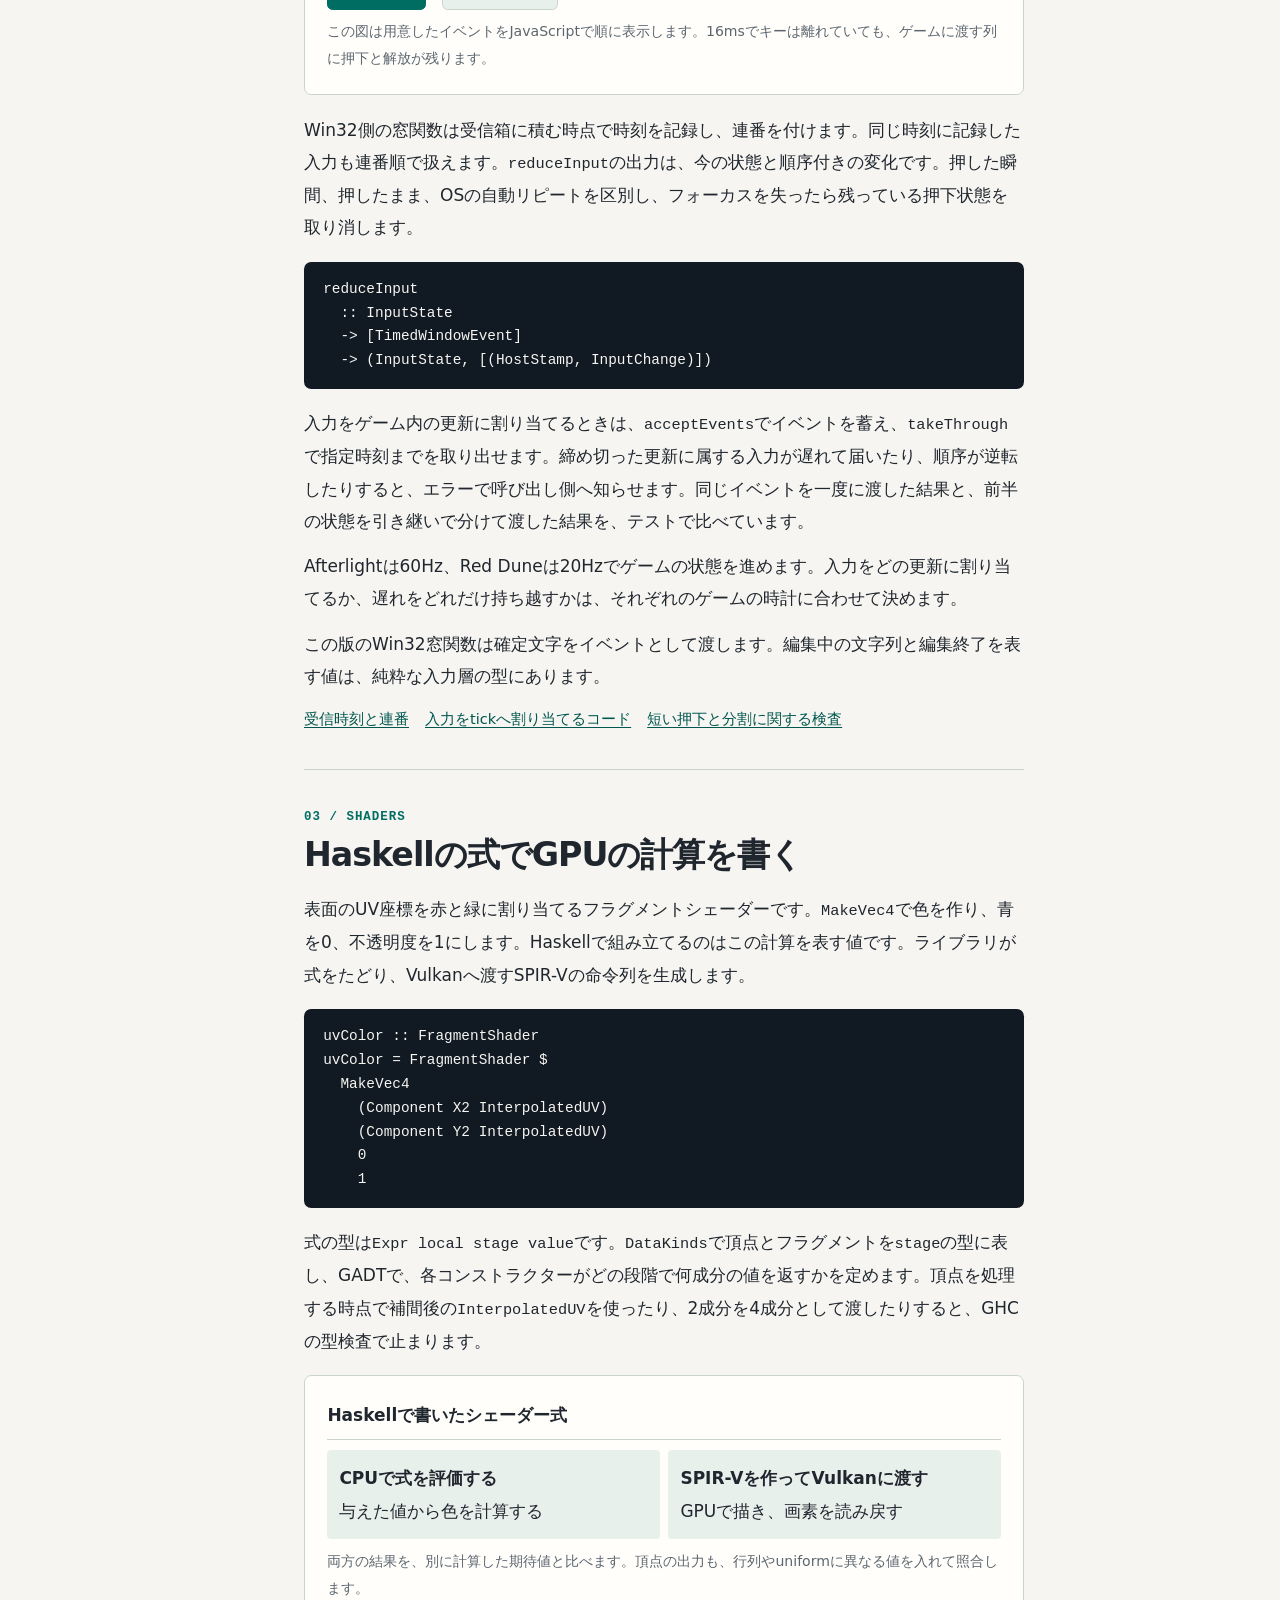
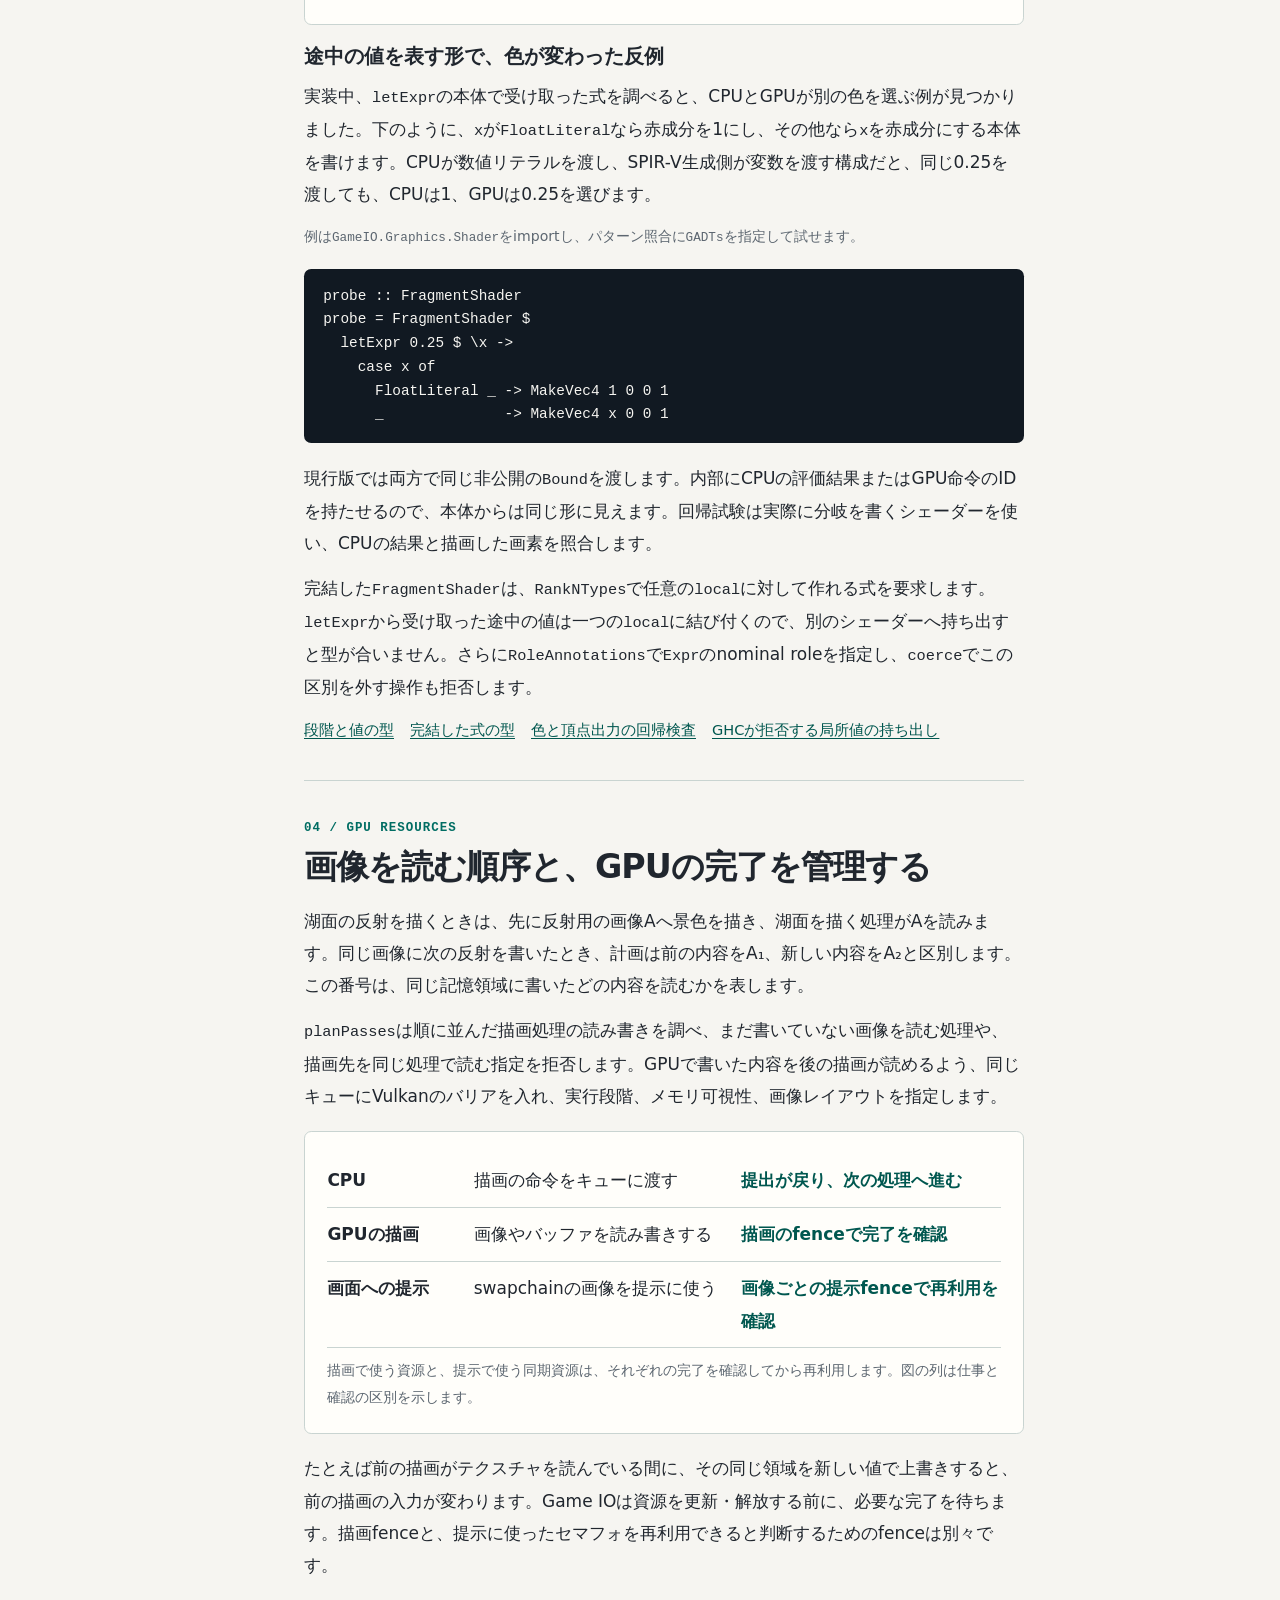
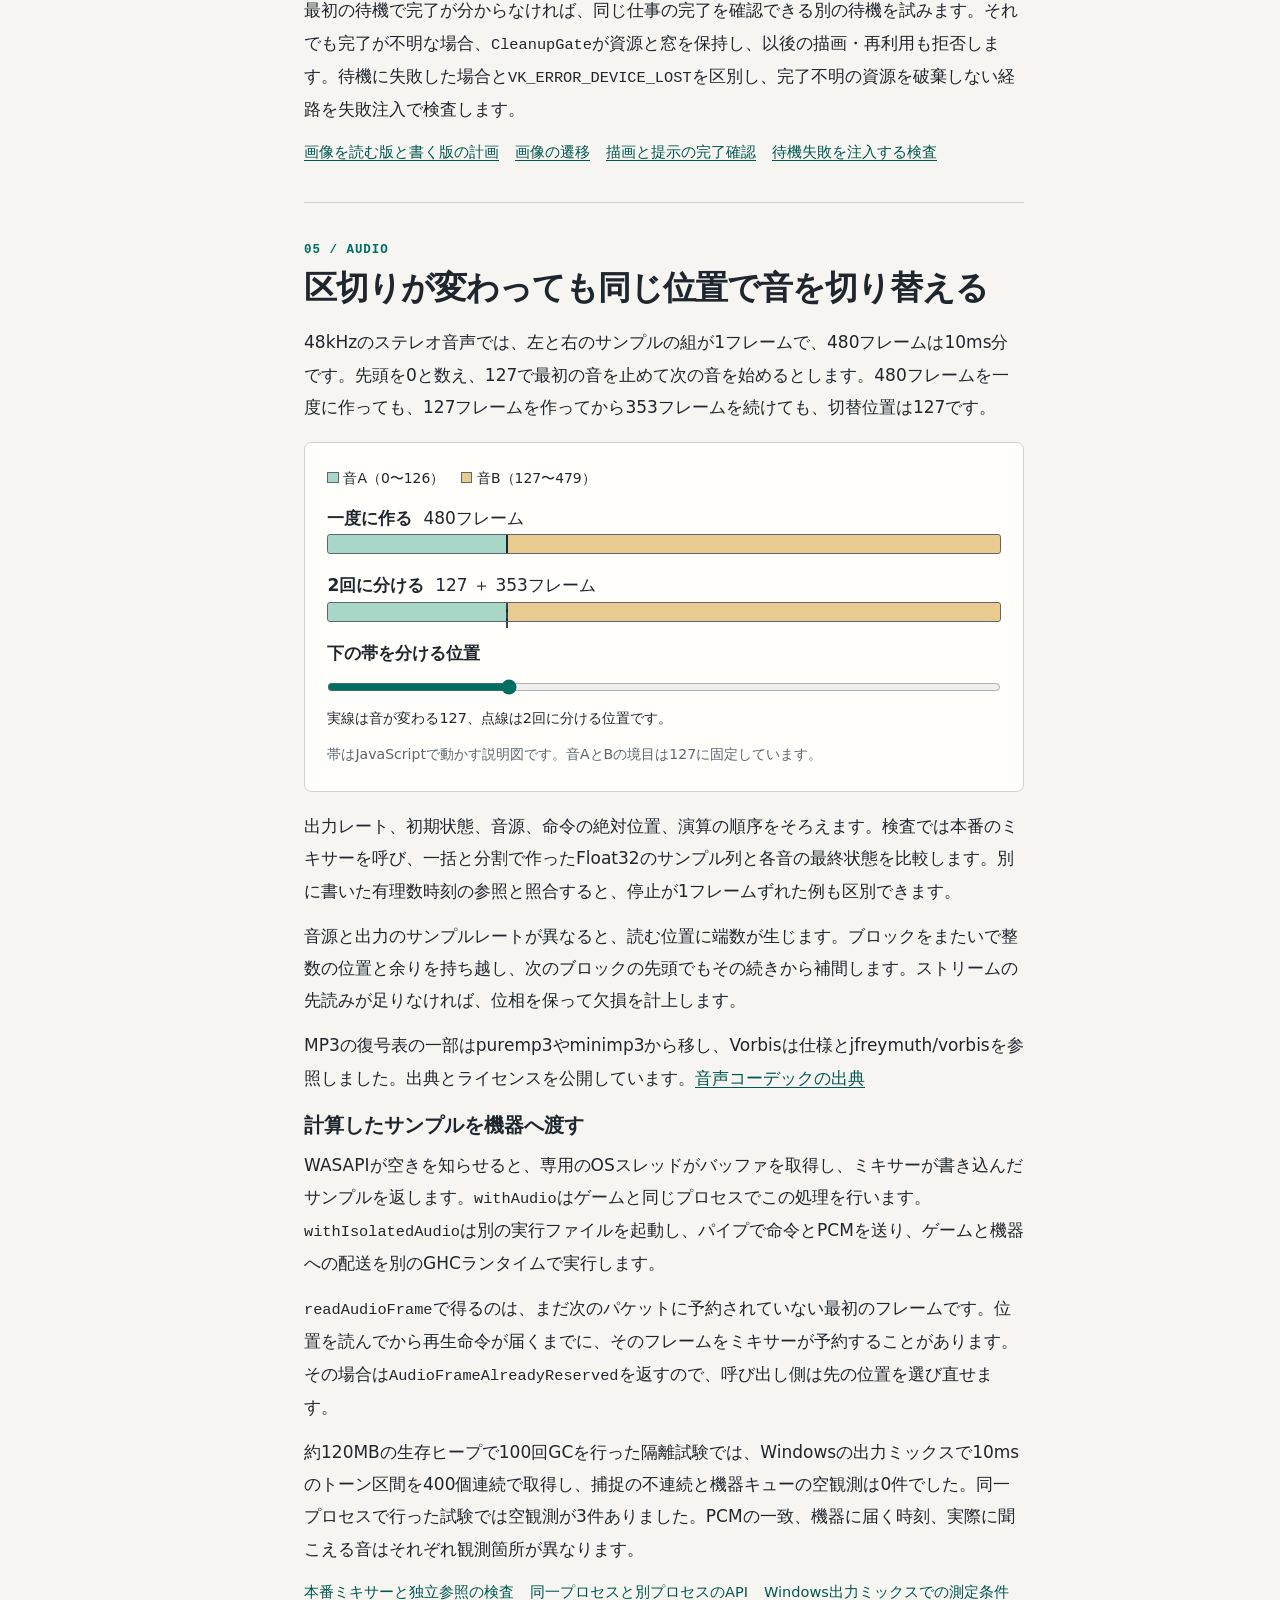
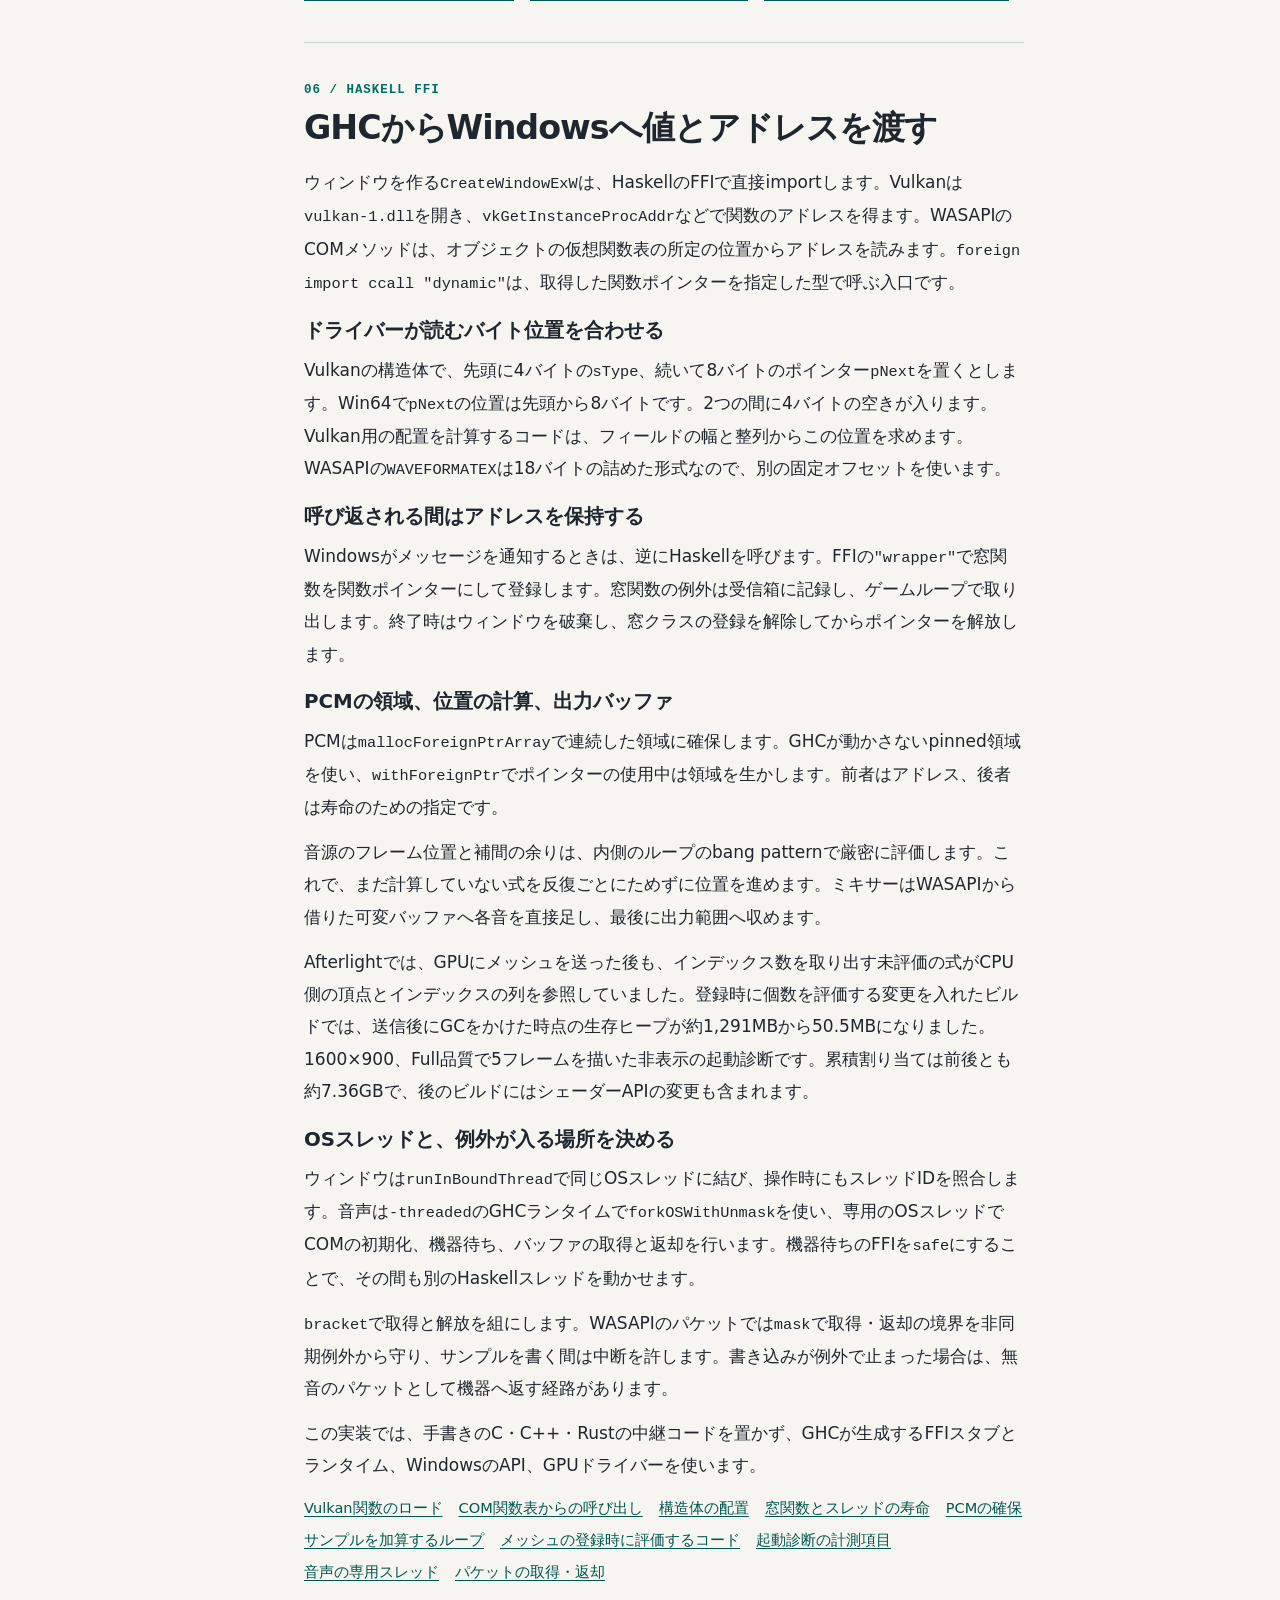
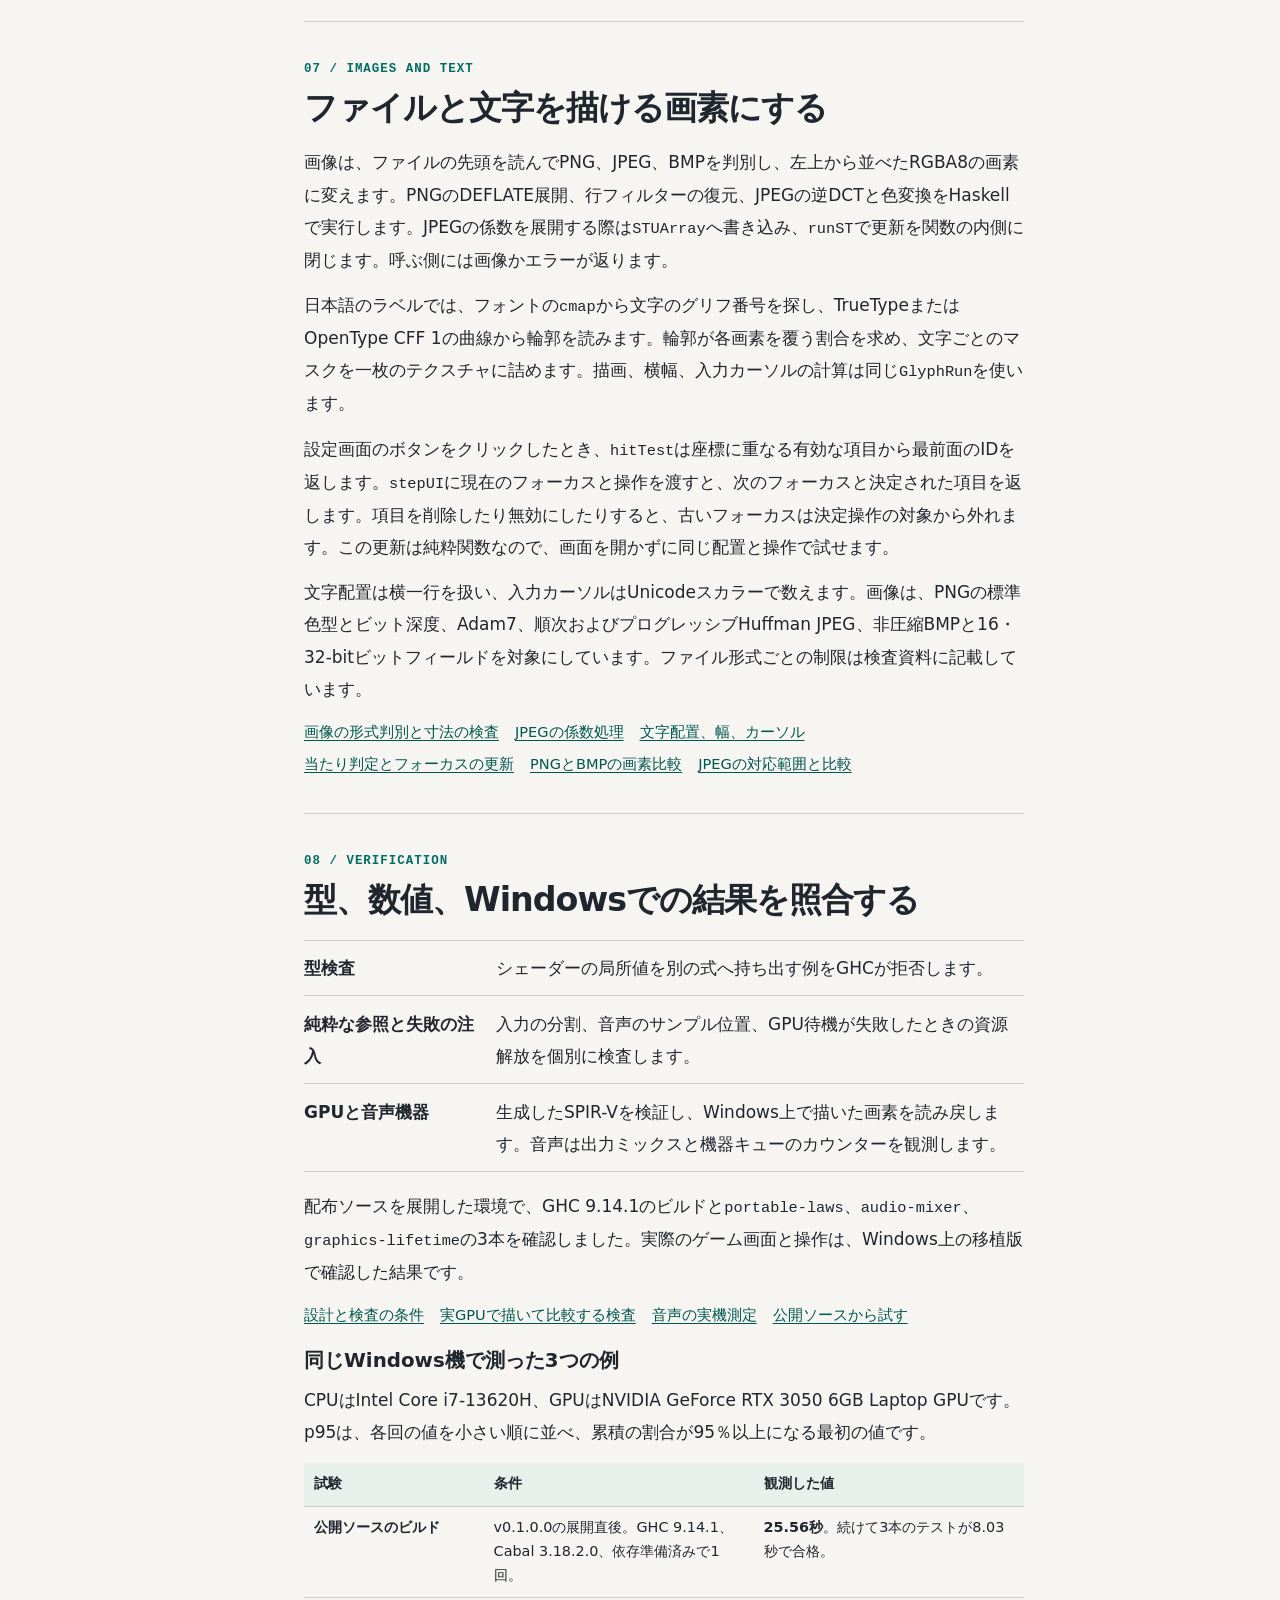
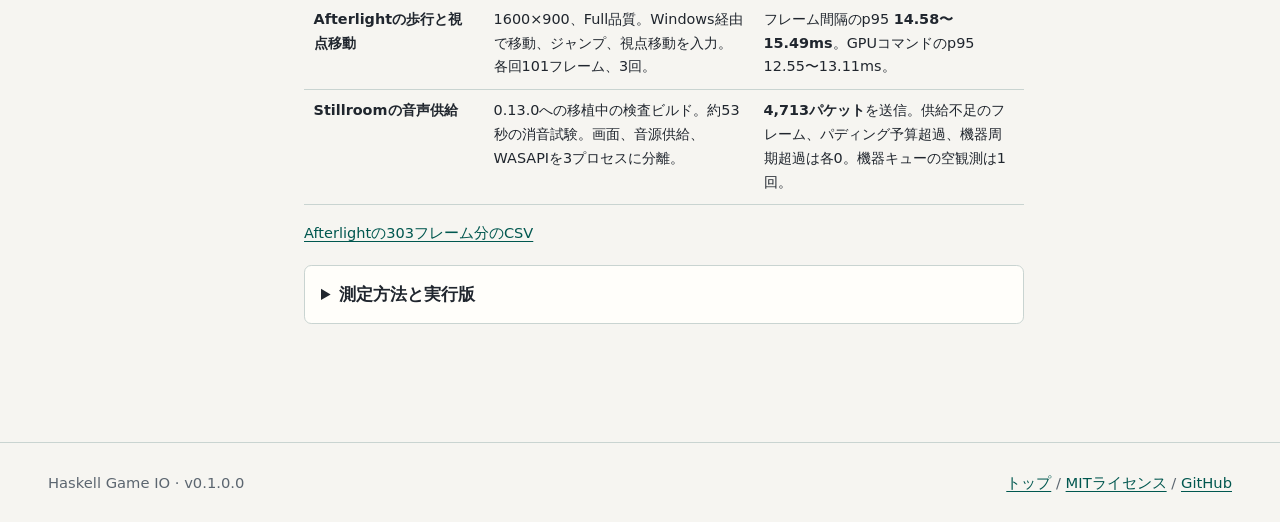
==== commit 27115365: "Deepen the technical guide and include measured results" ====
--- a/site/implementation.html
+++ b/site/implementation.html
@@ -46,7 +46,7 @@
             <li><a href="#audio">音声の位置を指定する</a></li>
             <li><a href="#ffi">Windowsを呼ぶ</a></li>
             <li><a href="#assets">画像と文字を描く</a></li>
-            <li><a href="#validation">検証方法</a></li>
+            <li><a href="#validation">検証方法と実測値</a></li>
           </ol>
         </details>
       </nav>
@@ -58,8 +58,13 @@
           <p>サンプルは窓から時刻と連番付きのイベントを読み取ります。<code>reduceInput</code>は、受け取ったイベントからキーやポインターの状態を更新し、変化の列を返します。<code>update</code>に一件ずつ渡すと、Spaceの押下はマーカーの色を切り替え、鳴らす音の回数を1つ増やします。</p>
           <pre tabindex="0" aria-label="GettingStartedの入力更新の抜粋"><code>events &lt;- Platform.pollWindowEventsStamped window
 let (input', changes) = Input.reduceInput input events
-let (next, tones) = List.foldl' update (model, 0) (map snd changes)</code></pre>
-          <p>ここまでの状態更新は、同じ入力から同じ値を返す純粋な処理です。その後、サンプルはHaskellで生成したPCMを再生し、<code>renderFrame</code>に新しい色の四角形を渡します。画像や音源のファイルを用意せずに動かせます。</p>
+let (next, tones) = List.foldl' update (model, 0) (map snd changes)
+unless (finished next) $ do
+  replicateM_ tones playTone
+  _ &lt;- Graphics.renderFrame renderer (draw next)
+  threadDelay 16000
+  loop window renderer playTone input' next</code></pre>
+          <p><code>update</code>の状態更新は、同じ入力から同じ値を返す純粋な処理です。その後、サンプルはHaskellで生成したPCMを再生し、<code>renderFrame</code>に新しい色の四角形を渡します。<code>threadDelay</code>はこのサンプルの待機です。ゲーム内の時計を進める間隔は、使うゲーム側が決めます。</p>
           <p class="source-links"><a href="https://github.com/M-simplifier/haskell-game-io/blob/19dde99dc005aceafae934d7178d2b5ecf517e54/examples/GettingStarted.hs#L19-L62">入力、状態更新、再生の呼び出し</a> <a href="https://github.com/M-simplifier/haskell-game-io/blob/19dde99dc005aceafae934d7178d2b5ecf517e54/examples/GettingStarted.hs#L73-L95">四角形と短音を作るコード</a></p>
         </section>
 
@@ -91,7 +96,8 @@
   :: InputState
   -&gt; [TimedWindowEvent]
   -&gt; (InputState, [(HostStamp, InputChange)])</code></pre>
-          <p>入力をゲーム内の更新に割り当てるときは、<code>acceptEvents</code>でイベントを蓄え、<code>takeThrough</code>で指定時刻までを取り出せます。締め切った更新に属する入力が遅れて渡されるとエラーを返します。描画間隔、ゲームのtick、音声のフレーム位置は別に扱います。</p>
+          <p>入力をゲーム内の更新に割り当てるときは、<code>acceptEvents</code>でイベントを蓄え、<code>takeThrough</code>で指定時刻までを取り出せます。締め切った更新に属する入力が遅れて届いたり、順序が逆転したりすると、エラーで呼び出し側へ知らせます。同じイベントを一度に渡した結果と、前半の状態を引き継いで分けて渡した結果を、テストで比べています。</p>
+          <p>Afterlightは60Hz、Red Duneは20Hzでゲームの状態を進めます。入力をどの更新に割り当てるか、遅れをどれだけ持ち越すかは、それぞれのゲームの時計に合わせて決めます。</p>
           <p>この版のWin32窓関数は確定文字をイベントとして渡します。編集中の文字列と編集終了を表す値は、純粋な入力層の型にあります。</p>
           <p class="source-links"><a href="https://github.com/M-simplifier/haskell-game-io/blob/19dde99dc005aceafae934d7178d2b5ecf517e54/src/native/GameIO/Platform/Win32.hs#L375-L381">受信時刻と連番</a> <a href="https://github.com/M-simplifier/haskell-game-io/blob/19dde99dc005aceafae934d7178d2b5ecf517e54/src/GameIO/Input.hs#L40-L62">入力をtickへ割り当てるコード</a> <a href="https://github.com/M-simplifier/haskell-game-io/blob/19dde99dc005aceafae934d7178d2b5ecf517e54/test/PortableLaws.hs#L35-L69">短い押下と分割に関する検査</a></p>
         </section>
@@ -107,7 +113,7 @@
     (Component Y2 InterpolatedUV)
     0
     1</code></pre>
-          <p>式の型は<code>Expr local stage value</code>です。<code>stage</code>が頂点処理かフラグメント処理かを示し、<code>value</code>が結果の型を示します。頂点を処理する時点で<code>InterpolatedUV</code>を使おうとすると、段階が一致せず、GHCの型検査で止まります。</p>
+          <p>式の型は<code>Expr local stage value</code>です。<code>DataKinds</code>で頂点とフラグメントを<code>stage</code>の型に表し、GADTで、各コンストラクターがどの段階で何成分の値を返すかを定めます。頂点を処理する時点で補間後の<code>InterpolatedUV</code>を使ったり、2成分を4成分として渡したりすると、GHCの型検査で止まります。</p>
           <figure class="diagram">
             <p class="diagram-head"><strong>Haskellで書いたシェーダー式</strong></p>
             <ul class="diagram-steps shader-branches">
@@ -117,9 +123,16 @@
             <figcaption>両方の結果を、別に計算した期待値と比べます。頂点の出力も、行列やuniformに異なる値を入れて照合します。</figcaption>
           </figure>
           <h3>途中の値を表す形で、色が変わった反例</h3>
-          <p>実装中、<code>letExpr</code>の本体で受け取った式を調べると、CPUとGPUが別の色を選ぶ例が見つかりました。たとえば<code>x</code>が<code>FloatLiteral</code>なら赤成分を1にし、その他なら<code>x</code>を赤成分にする本体を書けます。<code>letExpr</code>に0.25を渡したとき、CPUが数値リテラルを渡し、SPIR-V生成側が変数を渡す構成だと、CPUは1、GPUは0.25を選びます。</p>
+          <p>実装中、<code>letExpr</code>の本体で受け取った式を調べると、CPUとGPUが別の色を選ぶ例が見つかりました。下のように、<code>x</code>が<code>FloatLiteral</code>なら赤成分を1にし、その他なら<code>x</code>を赤成分にする本体を書けます。CPUが数値リテラルを渡し、SPIR-V生成側が変数を渡す構成だと、同じ0.25を渡しても、CPUは1、GPUは0.25を選びます。</p>
+          <p class="fine-print">例は<code>GameIO.Graphics.Shader</code>をimportし、パターン照合に<code>GADTs</code>を指定して試せます。</p>
+          <pre tabindex="0" aria-label="シェーダーの束縛に関する反例"><code>probe :: FragmentShader
+probe = FragmentShader $
+  letExpr 0.25 $ \x -&gt;
+    case x of
+      FloatLiteral _ -&gt; MakeVec4 1 0 0 1
+      _              -&gt; MakeVec4 x 0 0 1</code></pre>
           <p>現行版では両方で同じ非公開の<code>Bound</code>を渡します。内部にCPUの評価結果またはGPU命令のIDを持たせるので、本体からは同じ形に見えます。回帰試験は実際に分岐を書くシェーダーを使い、CPUの結果と描画した画素を照合します。</p>
-          <p>また、完結した<code>FragmentShader</code>の式は<code>forall local</code>を要求します。<code>letExpr</code>から受け取った途中の値を別のシェーダーへ持ち出すと、この条件を満たせません。<code>Expr</code>のnominal roleは<code>coerce</code>でこの区別を外す操作も拒否します。</p>
+          <p>完結した<code>FragmentShader</code>は、<code>RankNTypes</code>で任意の<code>local</code>に対して作れる式を要求します。<code>letExpr</code>から受け取った途中の値は一つの<code>local</code>に結び付くので、別のシェーダーへ持ち出すと型が合いません。さらに<code>RoleAnnotations</code>で<code>Expr</code>のnominal roleを指定し、<code>coerce</code>でこの区別を外す操作も拒否します。</p>
           <p class="source-links"><a href="https://github.com/M-simplifier/haskell-game-io/blob/19dde99dc005aceafae934d7178d2b5ecf517e54/src/GameIO/Graphics/Shader.hs#L128-L169">段階と値の型</a> <a href="https://github.com/M-simplifier/haskell-game-io/blob/19dde99dc005aceafae934d7178d2b5ecf517e54/src/GameIO/Graphics/Shader.hs#L213-L243">完結した式の型</a> <a href="https://github.com/M-simplifier/haskell-game-io/blob/19dde99dc005aceafae934d7178d2b5ecf517e54/examples/GraphicsSmoke.hs#L119-L170">色と頂点出力の回帰検査</a> <a href="https://github.com/M-simplifier/haskell-game-io/blob/19dde99dc005aceafae934d7178d2b5ecf517e54/tests/compile-fail/ShaderEscapedBinding.hs">GHCが拒否する局所値の持ち出し</a></p>
         </section>
 
@@ -137,7 +150,7 @@
             <figcaption>描画で使う資源と、提示で使う同期資源は、それぞれの完了を確認してから再利用します。図の列は仕事と確認の区別を示します。</figcaption>
           </figure>
           <p>たとえば前の描画がテクスチャを読んでいる間に、その同じ領域を新しい値で上書きすると、前の描画の入力が変わります。Game IOは資源を更新・解放する前に、必要な完了を待ちます。描画fenceと、提示に使ったセマフォを再利用できると判断するためのfenceは別々です。</p>
-          <p>最初の待機で完了が分からなければ、別の待機で確認を試みます。それでも完了が不明な場合、<code>CleanupGate</code>が解放を止め、以後の描画・再利用も拒否します。失敗を注入する試験で、未確認の資源を破棄しない経路を通します。</p>
+          <p>最初の待機で完了が分からなければ、同じ仕事の完了を確認できる別の待機を試みます。それでも完了が不明な場合、<code>CleanupGate</code>が資源と窓を保持し、以後の描画・再利用も拒否します。待機に失敗した場合と<code>VK_ERROR_DEVICE_LOST</code>を区別し、完了不明の資源を破棄しない経路を失敗注入で検査します。</p>
           <p class="source-links"><a href="https://github.com/M-simplifier/haskell-game-io/blob/19dde99dc005aceafae934d7178d2b5ecf517e54/src/GameIO/Graphics/Plan.hs#L317-L349">画像を読む版と書く版の計画</a> <a href="https://github.com/M-simplifier/haskell-game-io/blob/19dde99dc005aceafae934d7178d2b5ecf517e54/src/native/GameIO/Graphics/Vulkan/Resources.hs#L179-L205">画像の遷移</a> <a href="https://github.com/M-simplifier/haskell-game-io/blob/19dde99dc005aceafae934d7178d2b5ecf517e54/src/native/GameIO/Graphics/Vulkan/Session.hs#L367-L407">描画と提示の完了確認</a> <a href="https://github.com/M-simplifier/haskell-game-io/blob/19dde99dc005aceafae934d7178d2b5ecf517e54/tests/GraphicsLifetime.hs">待機失敗を注入する検査</a></p>
         </section>
 
@@ -170,6 +183,7 @@
           <p>MP3の復号表の一部はpuremp3やminimp3から移し、Vorbisは仕様とjfreymuth/vorbisを参照しました。出典とライセンスを公開しています。<a href="https://github.com/M-simplifier/haskell-game-io/blob/19dde99dc005aceafae934d7178d2b5ecf517e54/licenses/audio-codecs.txt">音声コーデックの出典</a></p>
           <h3>計算したサンプルを機器へ渡す</h3>
           <p>WASAPIが空きを知らせると、専用のOSスレッドがバッファを取得し、ミキサーが書き込んだサンプルを返します。<code>withAudio</code>はゲームと同じプロセスでこの処理を行います。<code>withIsolatedAudio</code>は別の実行ファイルを起動し、パイプで命令とPCMを送り、ゲームと機器への配送を別のGHCランタイムで実行します。</p>
+          <p><code>readAudioFrame</code>で得るのは、まだ次のパケットに予約されていない最初のフレームです。位置を読んでから再生命令が届くまでに、そのフレームをミキサーが予約することがあります。その場合は<code>AudioFrameAlreadyReserved</code>を返すので、呼び出し側は先の位置を選び直せます。</p>
           <p>約120MBの生存ヒープで100回GCを行った隔離試験では、Windowsの出力ミックスで10msのトーン区間を400個連続で取得し、捕捉の不連続と機器キューの空観測は0件でした。同一プロセスで行った試験では空観測が3件ありました。PCMの一致、機器に届く時刻、実際に聞こえる音はそれぞれ観測箇所が異なります。</p>
           <p class="source-links"><a href="https://github.com/M-simplifier/haskell-game-io/blob/19dde99dc005aceafae934d7178d2b5ecf517e54/tests/AudioMixer.hs#L27-L121">本番ミキサーと独立参照の検査</a> <a href="https://github.com/M-simplifier/haskell-game-io/blob/19dde99dc005aceafae934d7178d2b5ecf517e54/src/native/GameIO/Audio.hs#L101-L114">同一プロセスと別プロセスのAPI</a> <a href="https://github.com/M-simplifier/haskell-game-io/blob/19dde99dc005aceafae934d7178d2b5ecf517e54/docs/audio-validation.md#L63-L91">Windows出力ミックスでの測定条件</a></p>
         </section>
@@ -181,10 +195,16 @@
           <h3>ドライバーが読むバイト位置を合わせる</h3>
           <p>Vulkanの構造体で、先頭に4バイトの<code>sType</code>、続いて8バイトのポインター<code>pNext</code>を置くとします。Win64で<code>pNext</code>の位置は先頭から8バイトです。2つの間に4バイトの空きが入ります。Vulkan用の配置を計算するコードは、フィールドの幅と整列からこの位置を求めます。WASAPIの<code>WAVEFORMATEX</code>は18バイトの詰めた形式なので、別の固定オフセットを使います。</p>
           <h3>呼び返される間はアドレスを保持する</h3>
-          <p>Windowsがメッセージを通知するときは、逆にHaskellを呼びます。FFIの<code>"wrapper"</code>で窓関数を関数ポインターにして登録します。取得から終了まで同じOSスレッド上に結び、ウィンドウを破棄して窓クラスを登録解除した後でポインターを解放します。</p>
-          <p>音声用のPCMは連続した<code>ForeignPtr Float</code>に置き、<code>withForeignPtr</code>の処理中は領域を生かします。アドレスが動かない領域を確保することと、使っている間に領域を解放しないことは別の仕事です。WASAPIの待機は<code>safe</code> FFIを使い、<code>mask</code>と<code>bracket</code>は、例外が起きるときも取得と返却の順番を守るために使います。</p>
+          <p>Windowsがメッセージを通知するときは、逆にHaskellを呼びます。FFIの<code>"wrapper"</code>で窓関数を関数ポインターにして登録します。窓関数の例外は受信箱に記録し、ゲームループで取り出します。終了時はウィンドウを破棄し、窓クラスの登録を解除してからポインターを解放します。</p>
+          <h3>PCMの領域、位置の計算、出力バッファ</h3>
+          <p>PCMは<code>mallocForeignPtrArray</code>で連続した領域に確保します。GHCが動かさないpinned領域を使い、<code>withForeignPtr</code>でポインターの使用中は領域を生かします。前者はアドレス、後者は寿命のための指定です。</p>
+          <p>音源のフレーム位置と補間の余りは、内側のループのbang patternで厳密に評価します。これで、まだ計算していない式を反復ごとにためずに位置を進めます。ミキサーはWASAPIから借りた可変バッファへ各音を直接足し、最後に出力範囲へ収めます。</p>
+          <p>Afterlightでは、GPUにメッシュを送った後も、インデックス数を取り出す未評価の式がCPU側の頂点とインデックスの列を参照していました。登録時に個数を評価する変更を入れたビルドでは、送信後にGCをかけた時点の生存ヒープが約1,291MBから50.5MBになりました。1600×900、Full品質で5フレームを描いた非表示の起動診断です。累積割り当ては前後とも約7.36GBで、後のビルドにはシェーダーAPIの変更も含まれます。</p>
+          <h3>OSスレッドと、例外が入る場所を決める</h3>
+          <p>ウィンドウは<code>runInBoundThread</code>で同じOSスレッドに結び、操作時にもスレッドIDを照合します。音声は<code>-threaded</code>のGHCランタイムで<code>forkOSWithUnmask</code>を使い、専用のOSスレッドでCOMの初期化、機器待ち、バッファの取得と返却を行います。機器待ちのFFIを<code>safe</code>にすることで、その間も別のHaskellスレッドを動かせます。</p>
+          <p><code>bracket</code>で取得と解放を組にします。WASAPIのパケットでは<code>mask</code>で取得・返却の境界を非同期例外から守り、サンプルを書く間は中断を許します。書き込みが例外で止まった場合は、無音のパケットとして機器へ返す経路があります。</p>
           <p>この実装では、手書きのC・C++・Rustの中継コードを置かず、GHCが生成するFFIスタブとランタイム、WindowsのAPI、GPUドライバーを使います。</p>
-          <p class="source-links"><a href="https://github.com/M-simplifier/haskell-game-io/blob/19dde99dc005aceafae934d7178d2b5ecf517e54/src/native/GameIO/Graphics/Vulkan/Raw.hs#L99-L143">Vulkan関数のロード</a> <a href="https://github.com/M-simplifier/haskell-game-io/blob/19dde99dc005aceafae934d7178d2b5ecf517e54/src/native/GameIO/Audio/WASAPI.hs#L109-L129">COM関数表からの呼び出し</a> <a href="https://github.com/M-simplifier/haskell-game-io/blob/19dde99dc005aceafae934d7178d2b5ecf517e54/src/native/GameIO/Graphics/Vulkan/Layout.hs#L1-L80">構造体の配置</a> <a href="https://github.com/M-simplifier/haskell-game-io/blob/19dde99dc005aceafae934d7178d2b5ecf517e54/src/native/GameIO/Platform/Win32.hs#L85-L153">窓関数とスレッドの寿命</a> <a href="https://github.com/M-simplifier/haskell-game-io/blob/19dde99dc005aceafae934d7178d2b5ecf517e54/src/native/GameIO/Audio/WASAPI.hs#L313-L321">バッファの取得・返却</a></p>
+          <p class="source-links"><a href="https://github.com/M-simplifier/haskell-game-io/blob/19dde99dc005aceafae934d7178d2b5ecf517e54/src/native/GameIO/Graphics/Vulkan/Raw.hs#L99-L143">Vulkan関数のロード</a> <a href="https://github.com/M-simplifier/haskell-game-io/blob/19dde99dc005aceafae934d7178d2b5ecf517e54/src/native/GameIO/Audio/WASAPI.hs#L109-L129">COM関数表からの呼び出し</a> <a href="https://github.com/M-simplifier/haskell-game-io/blob/19dde99dc005aceafae934d7178d2b5ecf517e54/src/native/GameIO/Graphics/Vulkan/Layout.hs#L1-L80">構造体の配置</a> <a href="https://github.com/M-simplifier/haskell-game-io/blob/19dde99dc005aceafae934d7178d2b5ecf517e54/src/native/GameIO/Platform/Win32.hs#L85-L153">窓関数とスレッドの寿命</a> <a href="https://github.com/M-simplifier/haskell-game-io/blob/19dde99dc005aceafae934d7178d2b5ecf517e54/src/native/GameIO/Audio/PCM.hs#L62-L89">PCMの確保</a> <a href="https://github.com/M-simplifier/haskell-game-io/blob/19dde99dc005aceafae934d7178d2b5ecf517e54/src/native/GameIO/Audio/Mixer.hs#L383-L415">サンプルを加算するループ</a> <a href="https://github.com/M-simplifier/haskell-game-io/blob/19dde99dc005aceafae934d7178d2b5ecf517e54/src/native/GameIO/Graphics/Vulkan/Resources.hs#L256-L281">メッシュの登録時に評価するコード</a> <a href="https://github.com/M-simplifier/fp-game-alpha/blob/4674cb2e12471251c6efc2de4ace296683f3377c/references/afterlight/runtime/Garden/Runtime.hs#L233-L242">起動診断の計測項目</a> <a href="https://github.com/M-simplifier/haskell-game-io/blob/19dde99dc005aceafae934d7178d2b5ecf517e54/src/native/GameIO/Audio/Local.hs#L77-L110">音声の専用スレッド</a> <a href="https://github.com/M-simplifier/haskell-game-io/blob/19dde99dc005aceafae934d7178d2b5ecf517e54/src/native/GameIO/Audio/WASAPI.hs#L313-L321">パケットの取得・返却</a></p>
         </section>
 
         <section id="assets" aria-labelledby="assets-title">
@@ -192,8 +212,9 @@
           <h2 id="assets-title">ファイルと文字を描ける画素にする</h2>
           <p>画像は、ファイルの先頭を読んでPNG、JPEG、BMPを判別し、左上から並べたRGBA8の画素に変えます。PNGのDEFLATE展開、行フィルターの復元、JPEGの逆DCTと色変換をHaskellで実行します。JPEGの係数を展開する際は<code>STUArray</code>へ書き込み、<code>runST</code>で更新を関数の内側に閉じます。呼ぶ側には画像かエラーが返ります。</p>
           <p>日本語のラベルでは、フォントの<code>cmap</code>から文字のグリフ番号を探し、TrueTypeまたはOpenType CFF 1の曲線から輪郭を読みます。輪郭が各画素を覆う割合を求め、文字ごとのマスクを一枚のテクスチャに詰めます。描画、横幅、入力カーソルの計算は同じ<code>GlyphRun</code>を使います。</p>
-          <p>文字配置は横一行を扱います。画像は、PNGの標準色型とビット深度、Adam7、順次およびプログレッシブHuffman JPEG、非圧縮BMPと16・32-bitビットフィールドを対象にしています。ファイル形式ごとの制限は検査資料に記載しています。</p>
-          <p class="source-links"><a href="https://github.com/M-simplifier/haskell-game-io/blob/19dde99dc005aceafae934d7178d2b5ecf517e54/src/GameIO/Image.hs#L86-L107">画像の形式判別と寸法の検査</a> <a href="https://github.com/M-simplifier/haskell-game-io/blob/19dde99dc005aceafae934d7178d2b5ecf517e54/src/GameIO/Image/Jpeg.hs#L22-L55">JPEGの係数処理</a> <a href="https://github.com/M-simplifier/haskell-game-io/blob/19dde99dc005aceafae934d7178d2b5ecf517e54/src/GameIO/Text.hs#L213-L260">文字配置、幅、カーソル</a> <a href="https://github.com/M-simplifier/haskell-game-io/blob/19dde99dc005aceafae934d7178d2b5ecf517e54/docs/image-compatibility.md">PNGとBMPの画素比較</a> <a href="https://github.com/M-simplifier/haskell-game-io/blob/19dde99dc005aceafae934d7178d2b5ecf517e54/docs/jpeg-validation.md">JPEGの対応範囲と比較</a></p>
+          <p>設定画面のボタンをクリックしたとき、<code>hitTest</code>は座標に重なる有効な項目から最前面のIDを返します。<code>stepUI</code>に現在のフォーカスと操作を渡すと、次のフォーカスと決定された項目を返します。項目を削除したり無効にしたりすると、古いフォーカスは決定操作の対象から外れます。この更新は純粋関数なので、画面を開かずに同じ配置と操作で試せます。</p>
+          <p>文字配置は横一行を扱い、入力カーソルはUnicodeスカラーで数えます。画像は、PNGの標準色型とビット深度、Adam7、順次およびプログレッシブHuffman JPEG、非圧縮BMPと16・32-bitビットフィールドを対象にしています。ファイル形式ごとの制限は検査資料に記載しています。</p>
+          <p class="source-links"><a href="https://github.com/M-simplifier/haskell-game-io/blob/19dde99dc005aceafae934d7178d2b5ecf517e54/src/GameIO/Image.hs#L86-L107">画像の形式判別と寸法の検査</a> <a href="https://github.com/M-simplifier/haskell-game-io/blob/19dde99dc005aceafae934d7178d2b5ecf517e54/src/GameIO/Image/Jpeg.hs#L22-L55">JPEGの係数処理</a> <a href="https://github.com/M-simplifier/haskell-game-io/blob/19dde99dc005aceafae934d7178d2b5ecf517e54/src/GameIO/Text.hs#L213-L260">文字配置、幅、カーソル</a> <a href="https://github.com/M-simplifier/haskell-game-io/blob/19dde99dc005aceafae934d7178d2b5ecf517e54/src/GameIO/UI.hs#L71-L106">当たり判定とフォーカスの更新</a> <a href="https://github.com/M-simplifier/haskell-game-io/blob/19dde99dc005aceafae934d7178d2b5ecf517e54/docs/image-compatibility.md">PNGとBMPの画素比較</a> <a href="https://github.com/M-simplifier/haskell-game-io/blob/19dde99dc005aceafae934d7178d2b5ecf517e54/docs/jpeg-validation.md">JPEGの対応範囲と比較</a></p>
         </section>
 
         <section id="validation" aria-labelledby="validation-title">
@@ -206,6 +227,45 @@
           </dl>
           <p>配布ソースを展開した環境で、GHC 9.14.1のビルドと<code>portable-laws</code>、<code>audio-mixer</code>、<code>graphics-lifetime</code>の3本を確認しました。実際のゲーム画面と操作は、Windows上の移植版で確認した結果です。</p>
           <p class="source-links"><a href="https://github.com/M-simplifier/haskell-game-io/blob/19dde99dc005aceafae934d7178d2b5ecf517e54/docs/design-contracts.md">設計と検査の条件</a> <a href="https://github.com/M-simplifier/haskell-game-io/blob/19dde99dc005aceafae934d7178d2b5ecf517e54/examples/GraphicsSmoke.hs">実GPUで描いて比較する検査</a> <a href="https://github.com/M-simplifier/haskell-game-io/blob/19dde99dc005aceafae934d7178d2b5ecf517e54/docs/audio-validation.md">音声の実機測定</a> <a href="./#start">公開ソースから試す</a></p>
+          <h3 id="performance">同じWindows機で測った3つの例</h3>
+          <p>CPUはIntel Core i7-13620H、GPUはNVIDIA GeForce RTX 3050 6GB Laptop GPUです。p95は、各回の値を小さい順に並べ、累積の割合が95％以上になる最初の値です。</p>
+          <table class="measurement-table" aria-labelledby="performance">
+            <thead>
+              <tr><th scope="col">試験</th><th scope="col">条件</th><th scope="col">観測した値</th></tr>
+            </thead>
+            <tbody>
+              <tr>
+                <th scope="row">公開ソースのビルド</th>
+                <td>v0.1.0.0の展開直後。GHC 9.14.1、Cabal 3.18.2.0、依存準備済みで1回。</td>
+                <td><strong>25.56秒</strong>。続けて3本のテストが8.03秒で合格。</td>
+              </tr>
+              <tr>
+                <th scope="row">Afterlightの歩行と視点移動</th>
+                <td>1600×900、Full品質。Windows経由で移動、ジャンプ、視点移動を入力。各回101フレーム、3回。</td>
+                <td>フレーム間隔のp95 <strong>14.58〜15.49ms</strong>。GPUコマンドのp95 12.55〜13.11ms。</td>
+              </tr>
+              <tr>
+                <th scope="row">Stillroomの音声供給</th>
+                <td>0.13.0への移植中の検査ビルド。約53秒の消音試験。画面、音源供給、WASAPIを3プロセスに分離。</td>
+                <td><strong>4,713パケット</strong>を送信。供給不足のフレーム、パディング予算超過、機器周期超過は各0。機器キューの空観測は1回。</td>
+              </tr>
+            </tbody>
+          </table>
+          <p class="source-links"><a href="assets/afterlight-frames.csv" download>Afterlightの303フレーム分のCSV</a></p>
+          <details class="measurement-method">
+            <summary>測定方法と実行版</summary>
+            <h4>公開ソースのビルド</h4>
+            <p>配布tar.gzのハッシュを照合して展開し、<code>cabal build all</code>の開始から終了までを計りました。展開や依存の準備はその前に済ませました。テストの時間には3本のコンパイルとリンク、実行を含めています。</p>
+            <p class="source-links"><a href="https://github.com/M-simplifier/haskell-game-io/releases/tag/v0.1.0.0">配布したソース</a> <a href="https://github.com/M-simplifier/haskell-game-io/blob/19dde99dc005aceafae934d7178d2b5ecf517e54/README.md#L8-L24">ビルドとテストの手順</a></p>
+            <h4>Afterlight</h4>
+            <p>GHC 9.14.1、RTS <code>-N2</code>の統合ビルドで、同じ音声ワーカーと素材を使いました。フレーム15〜115を採りました。フレーム間隔は連続するゲームループ開始時刻の差、GPU時間は描画コマンド列の先頭と末尾のVulkanタイムスタンプの差です。</p>
+            <p class="fine-print">実行ファイルのSHA-256 <code>AEA276A2E44FB5B7ADEA6594FD4F96A4C86305FC720E40C02F4A300643CBF164</code></p>
+            <p class="source-links"><a href="https://github.com/M-simplifier/fp-game-alpha/blob/4674cb2e12471251c6efc2de4ace296683f3377c/references/afterlight/runtime/Garden/Runtime.hs#L742-L758">フレーム間隔の記録</a> <a href="https://github.com/M-simplifier/haskell-game-io/blob/19dde99dc005aceafae934d7178d2b5ecf517e54/src/native/GameIO/Graphics.hs#L896-L907">GPUタイムスタンプ</a></p>
+            <h4>Stillroom</h4>
+            <p>GHC 9.6.7、<code>-O2</code>、RTS <code>-N2</code>の検査用ビルドで、非表示の<code>--check</code>を実行しました。景色、旅、音楽の切り替えなど56項目を通り、画面側のメジャーGCの最大停止は253.5msでした。キューの空観測は、WASAPIへ送るときパディングが0だった回数です。</p>
+            <p class="fine-print">実行ファイルのSHA-256 <code>787199D19E68F9819A57F7159A3BA259DAA8C56B3A85C19C047807D1EAC92247</code></p>
+            <p class="source-links"><a href="https://github.com/M-simplifier/stillroom/blob/e8fecad3717c92e05533c54f4b6fcc21c2b0c7c4/runtime/Stillroom/Runtime/Desktop.hs#L1007-L1014">検査で記録する項目</a> <a href="https://github.com/M-simplifier/haskell-game-io/blob/19dde99dc005aceafae934d7178d2b5ecf517e54/src/native/GameIO/Audio/Local.hs#L200-L225">音声カウンターの定義</a></p>
+          </details>
         </section>
       </article>
     </div>
--- a/site/styles.css
+++ b/site/styles.css
@@ -136,12 +136,16 @@
 }
 
 .hero-content {
+  display: grid;
+  grid-template-columns: minmax(0, 1.15fr) minmax(19rem, .85fr);
+  align-items: center;
+  gap: var(--space);
   padding-block: clamp(1.9rem, 4vw, 3.3rem) clamp(1.4rem, 3vw, 2.2rem);
 }
 
-.hero-content h1 { margin-block: .6rem .9rem; }
-
-.hero-content .lede { max-inline-size: 49rem; }
+.hero-heading h1 { margin-block-start: .6rem; }
+
+.hero-aside { font-size: 1rem; }
 
 .hero-detail, .hero-media figcaption { color: #cbd6db; }
 
@@ -239,6 +243,10 @@
 
 .scene img { width: 100%; border-radius: .45rem; }
 
+.image-link { display: block; border-radius: .45rem; }
+
+.image-caption { display: flex; flex-wrap: wrap; justify-content: space-between; gap: .2rem 1rem; }
+
 figcaption, .fine-print {
   margin-block-start: .55rem;
   color: var(--muted);
@@ -437,6 +445,38 @@
 
 .demo-controls > p { font-size: .9rem; }
 
+.measurement-table {
+  width: 100%;
+  margin-block: .9rem;
+  border-collapse: collapse;
+  table-layout: fixed;
+  font-size: .9rem;
+  line-height: 1.65;
+}
+
+.measurement-table :is(th, td) {
+  padding: .6rem;
+  border-block-end: 1px solid var(--line);
+  text-align: start;
+  vertical-align: top;
+  overflow-wrap: anywhere;
+}
+
+.measurement-table thead { background: var(--tint); }
+
+.measurement-table th:first-child { width: 25%; }
+
+.measurement-method {
+  padding: .75rem 1rem;
+  border: 1px solid var(--line);
+  border-radius: .45rem;
+  background: var(--surface);
+}
+
+.measurement-method summary { cursor: pointer; font-weight: 700; }
+
+.measurement-method h4 { margin-block: .9rem .25rem; }
+
 .site-footer {
   margin-block-start: 1rem;
   padding-block: 1.6rem;
@@ -447,8 +487,16 @@
 
 .footer-inner { display: flex; justify-content: space-between; flex-wrap: wrap; gap: .7rem 1.2rem; }
 
+@media (max-width: 59rem) {
+  .hero { display: flex; flex-direction: column; }
+  .hero-content { display: contents; }
+  .hero-heading, .hero-aside { width: calc(100% - 2 * var(--space)); margin-inline: auto; }
+  .hero-heading { padding-block: 1.9rem 1.4rem; }
+  .hero-media { order: 1; }
+  .hero-aside { order: 2; padding-block: 1.1rem .5rem; }
+}
+
 @media (max-width: 49rem) {
-  .hero-break { display: none; }
   .split, .article-layout { grid-template-columns: minmax(0, 1fr); }
   .article-contents { position: static; padding: 1rem; border: 1px solid var(--line); }
 }
@@ -458,6 +506,7 @@
   .completion-lanes > div { grid-template-columns: repeat(2, minmax(0, 1fr)); }
   .completion-lanes dt { grid-column: 1 / -1; }
   .capabilities > div { grid-template-columns: minmax(0, 1fr); }
+  .measurement-table :is(th, td) { padding: .45rem .3rem; }
 }
 
 @media (max-width: 23rem) {
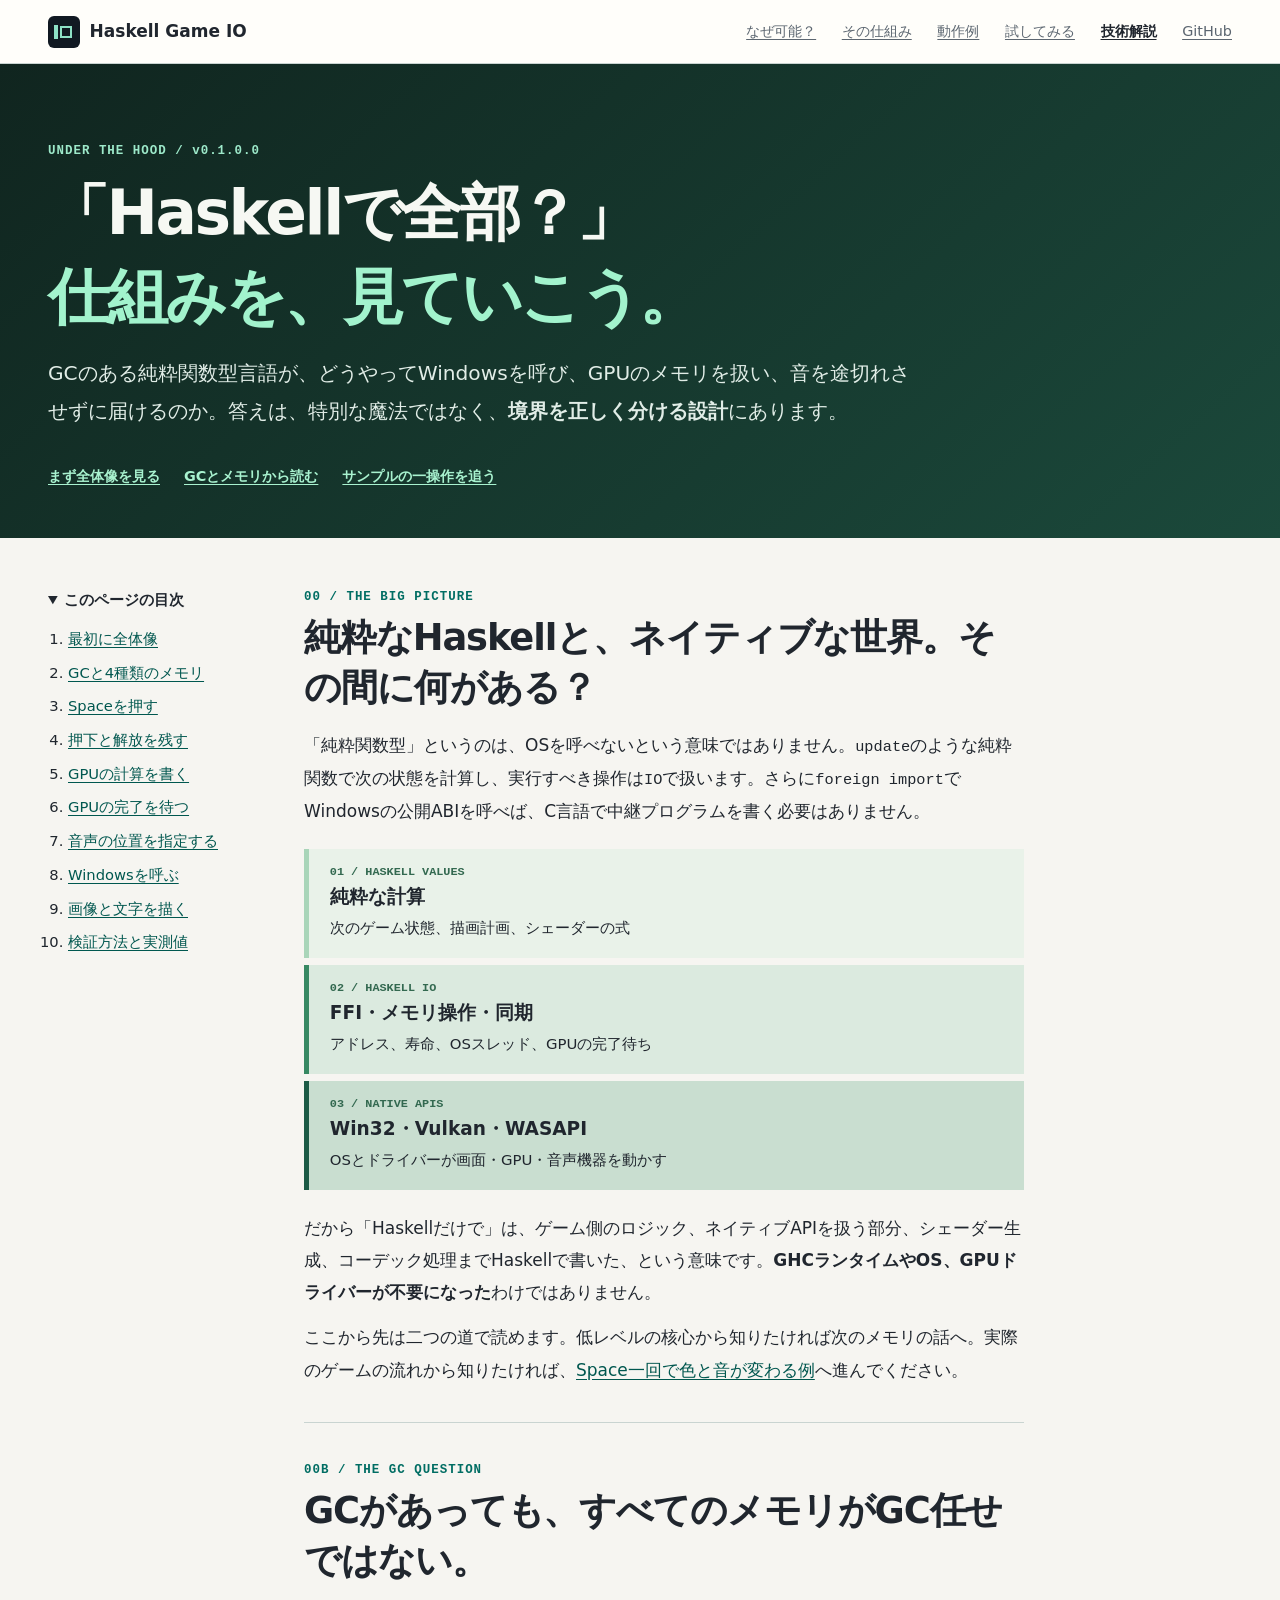
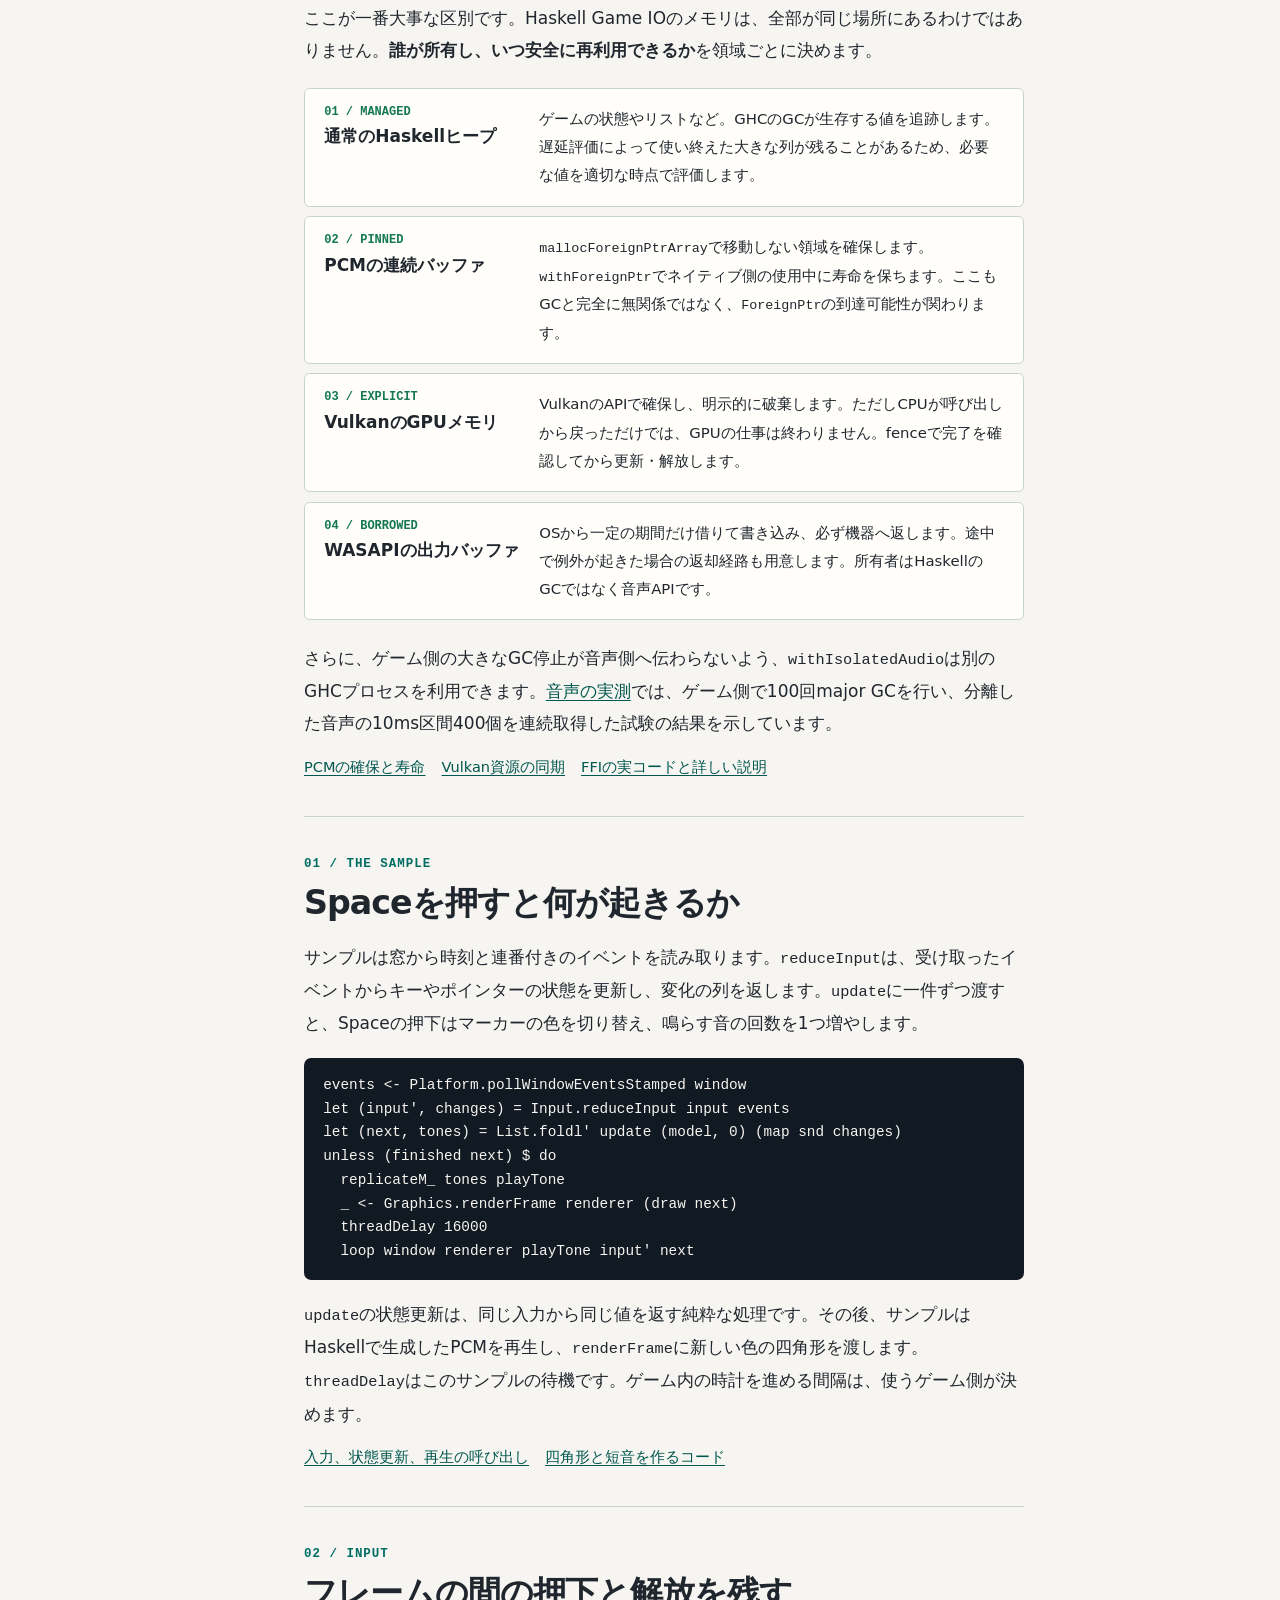
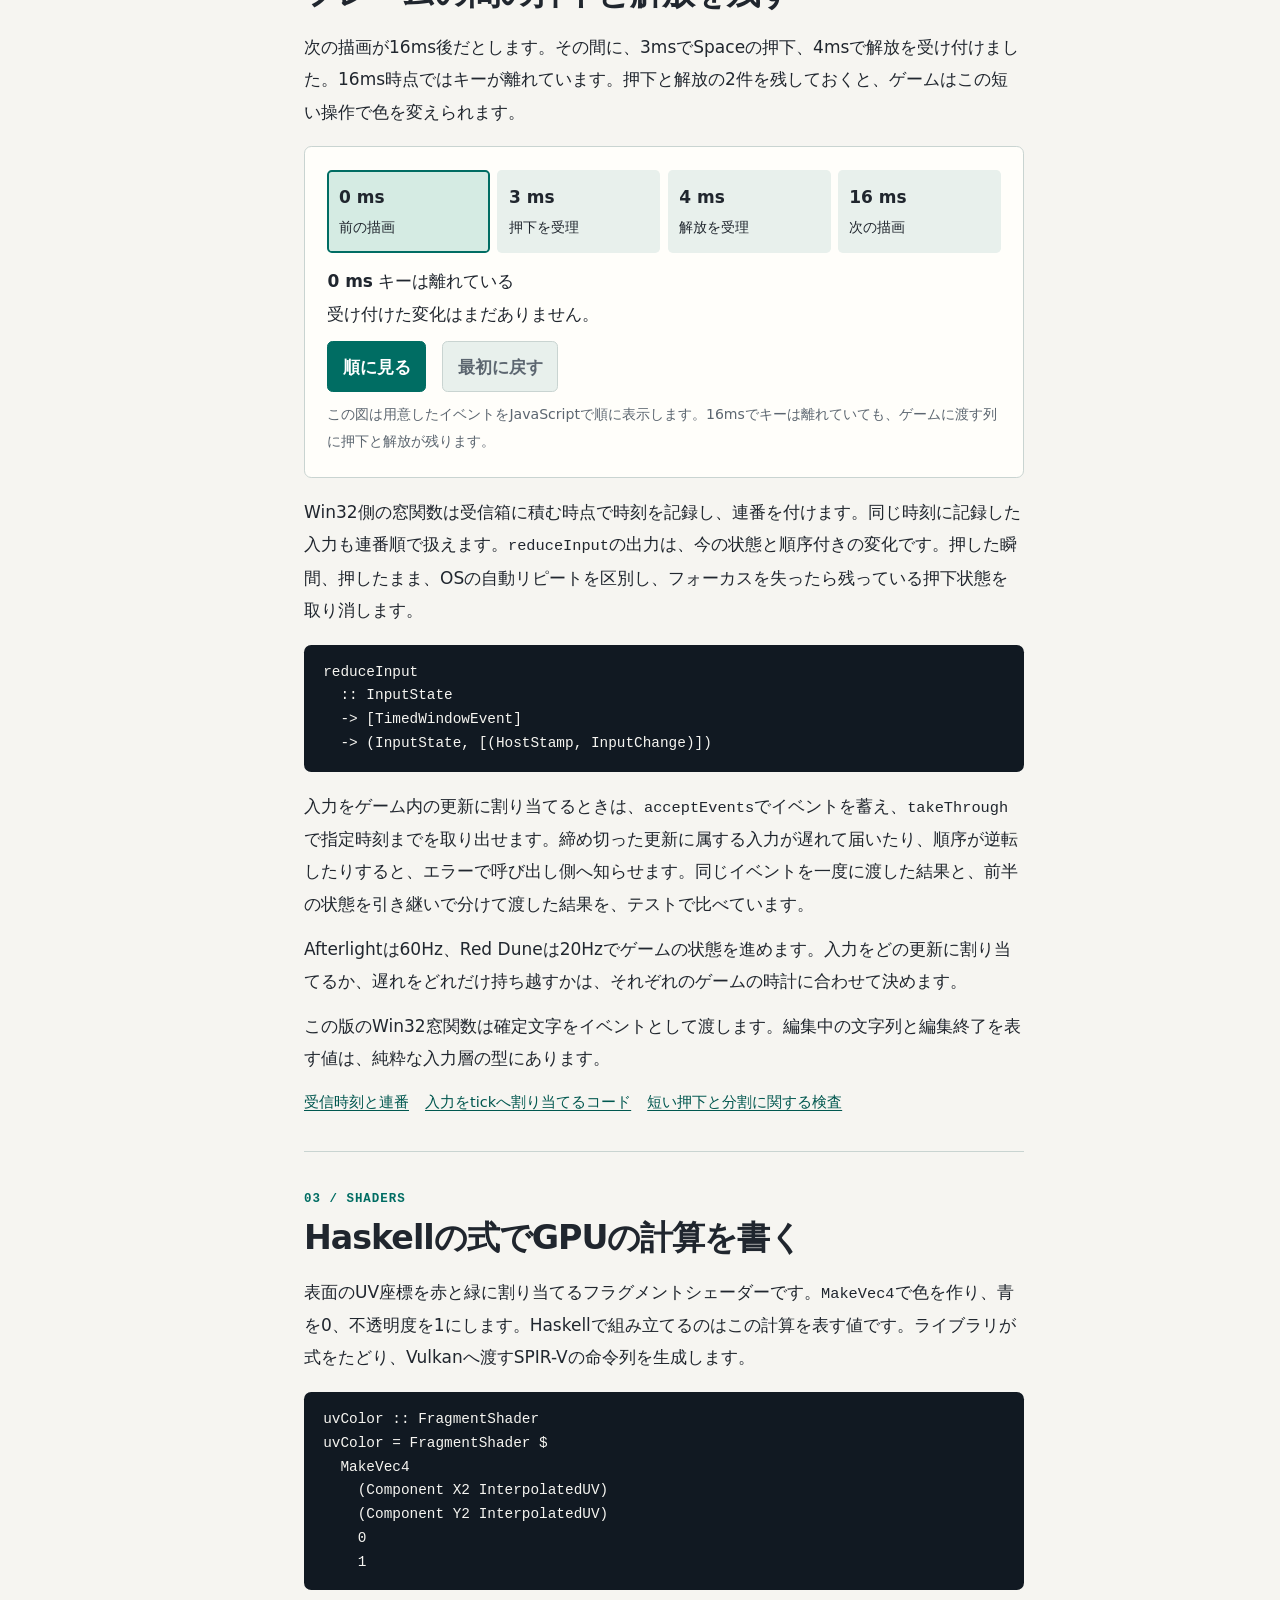
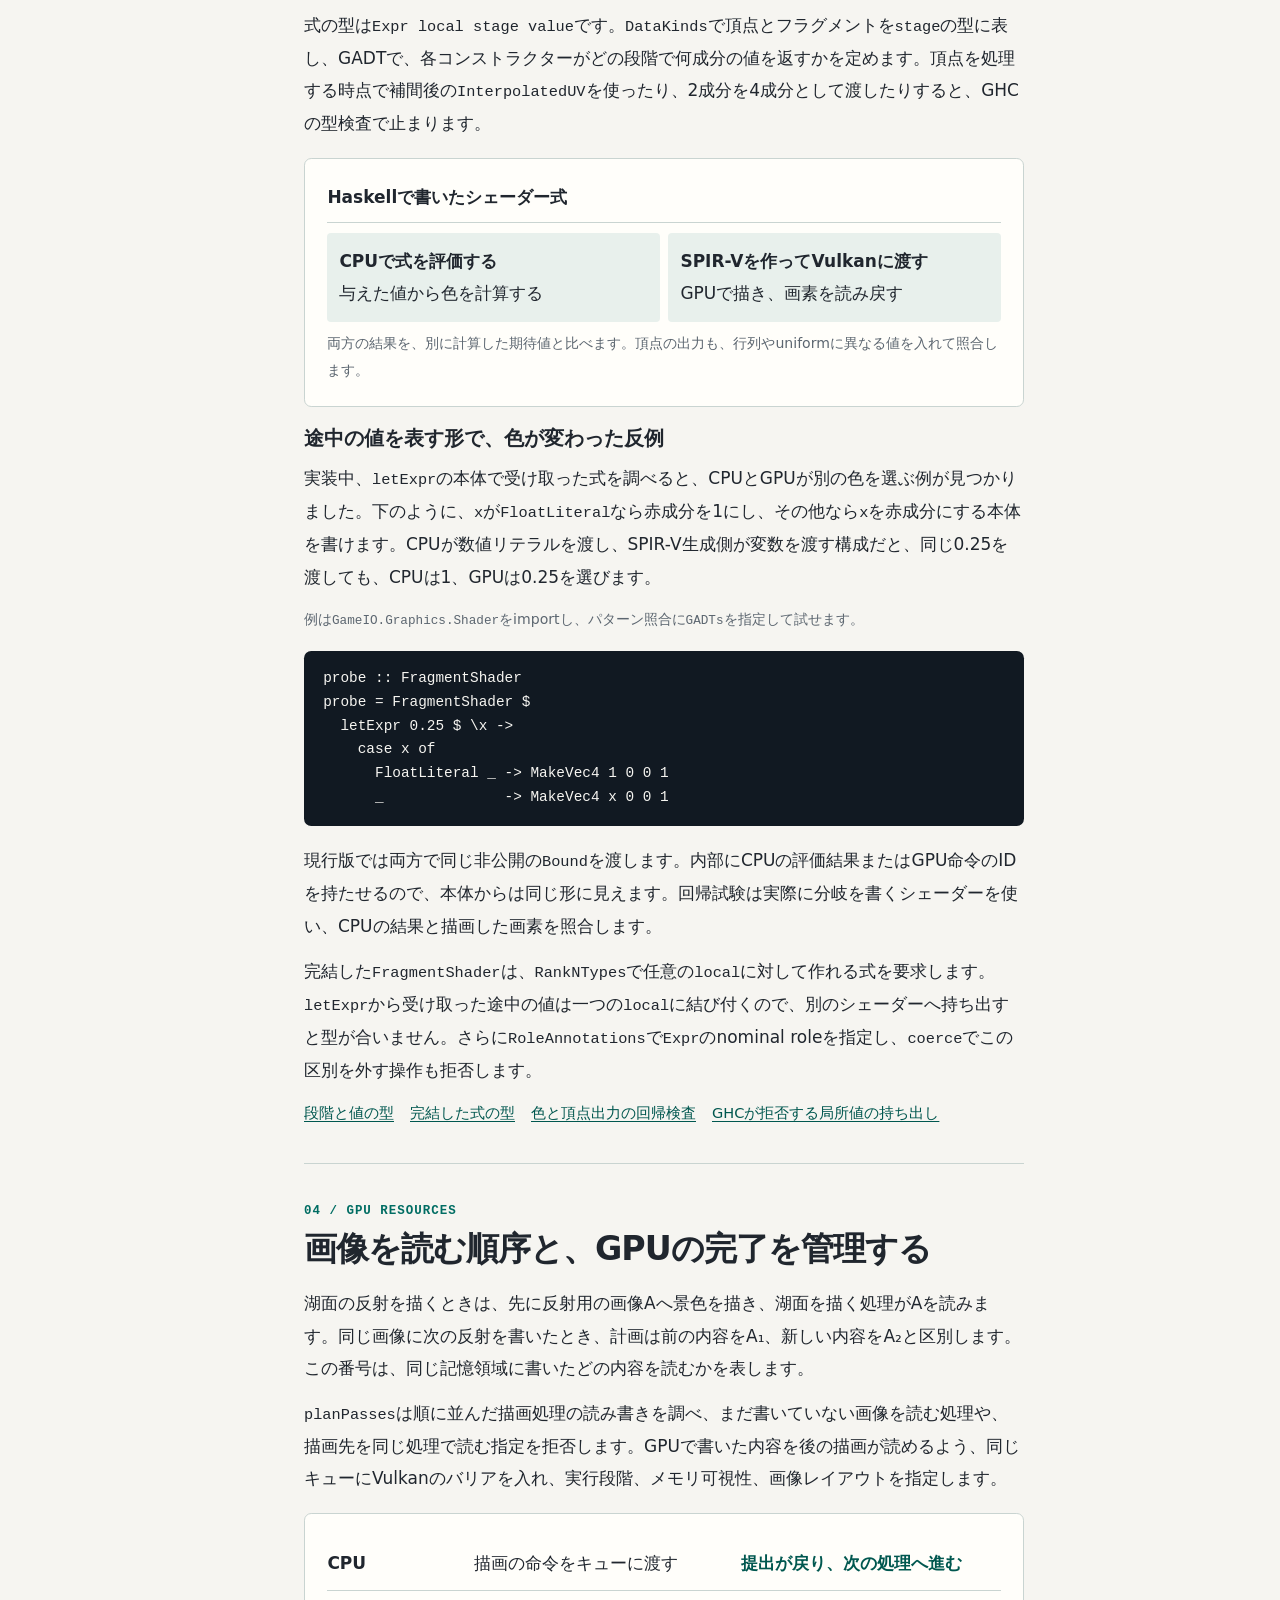
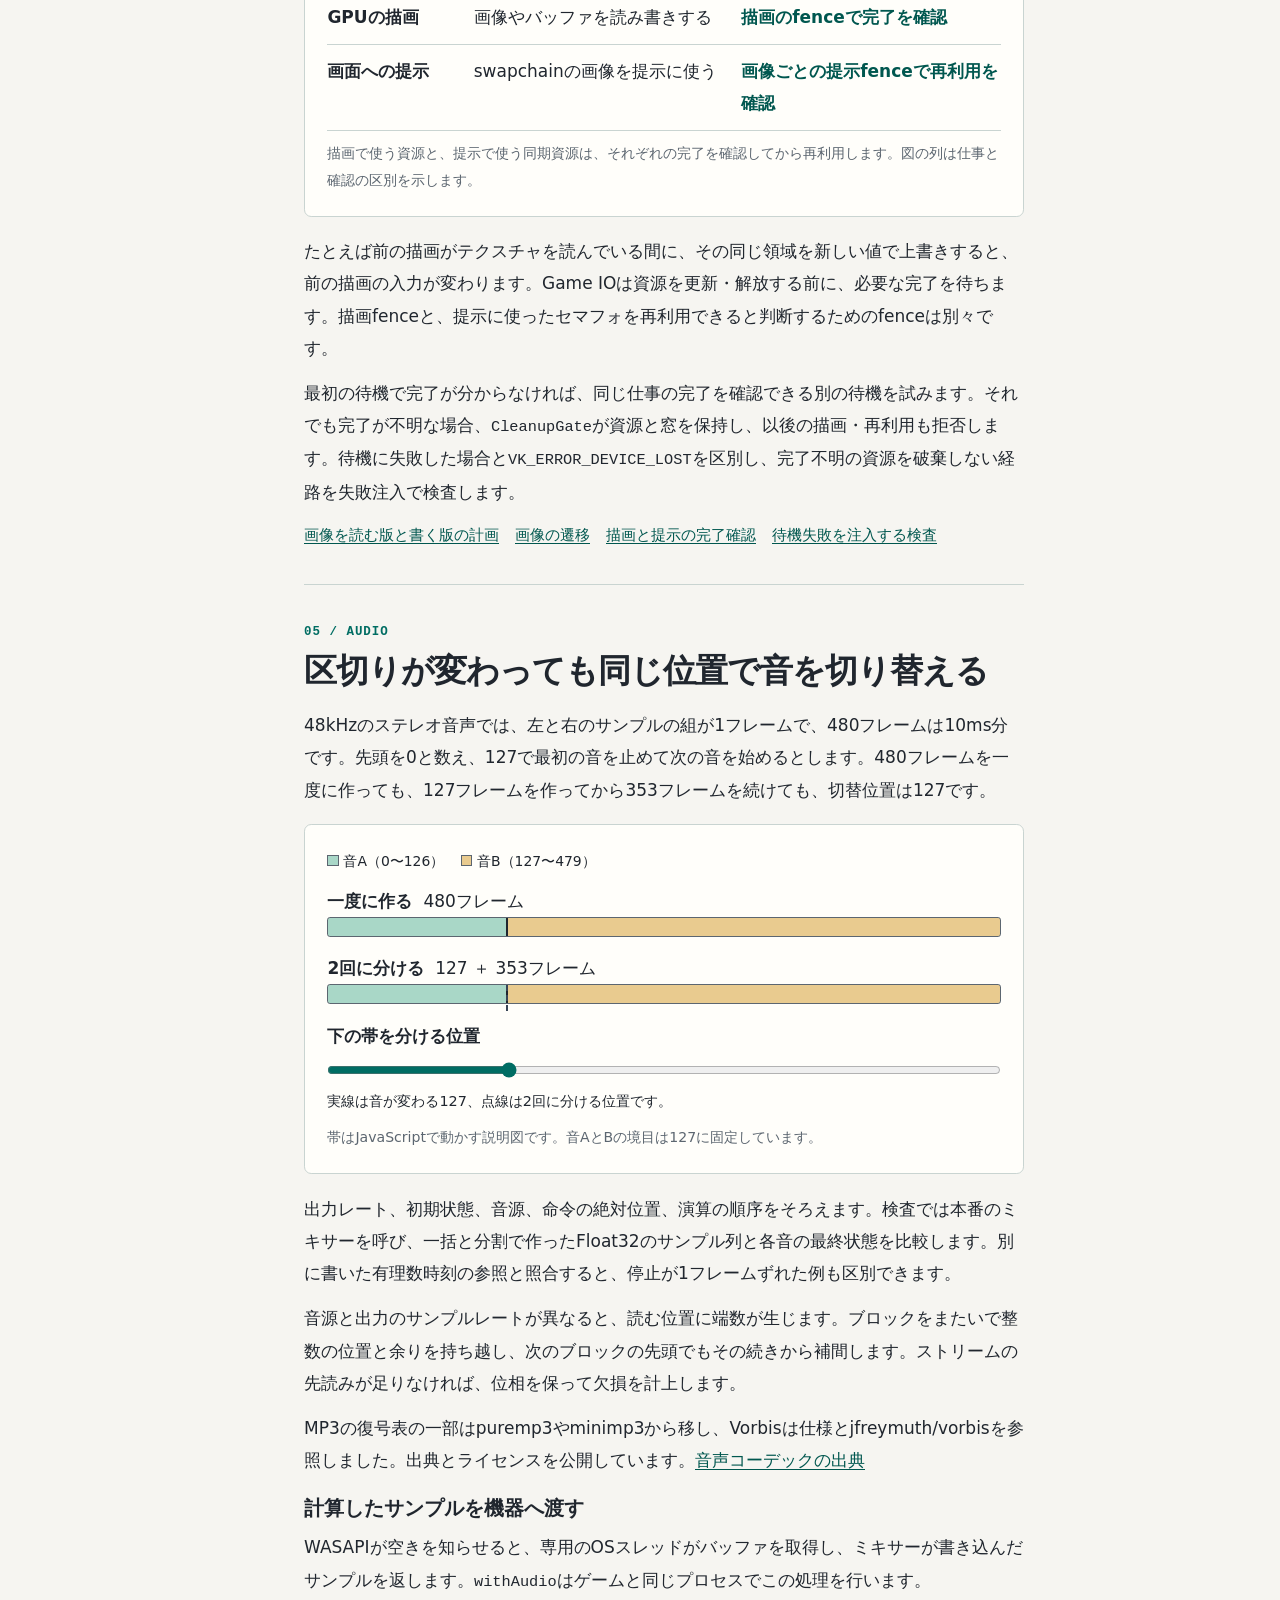
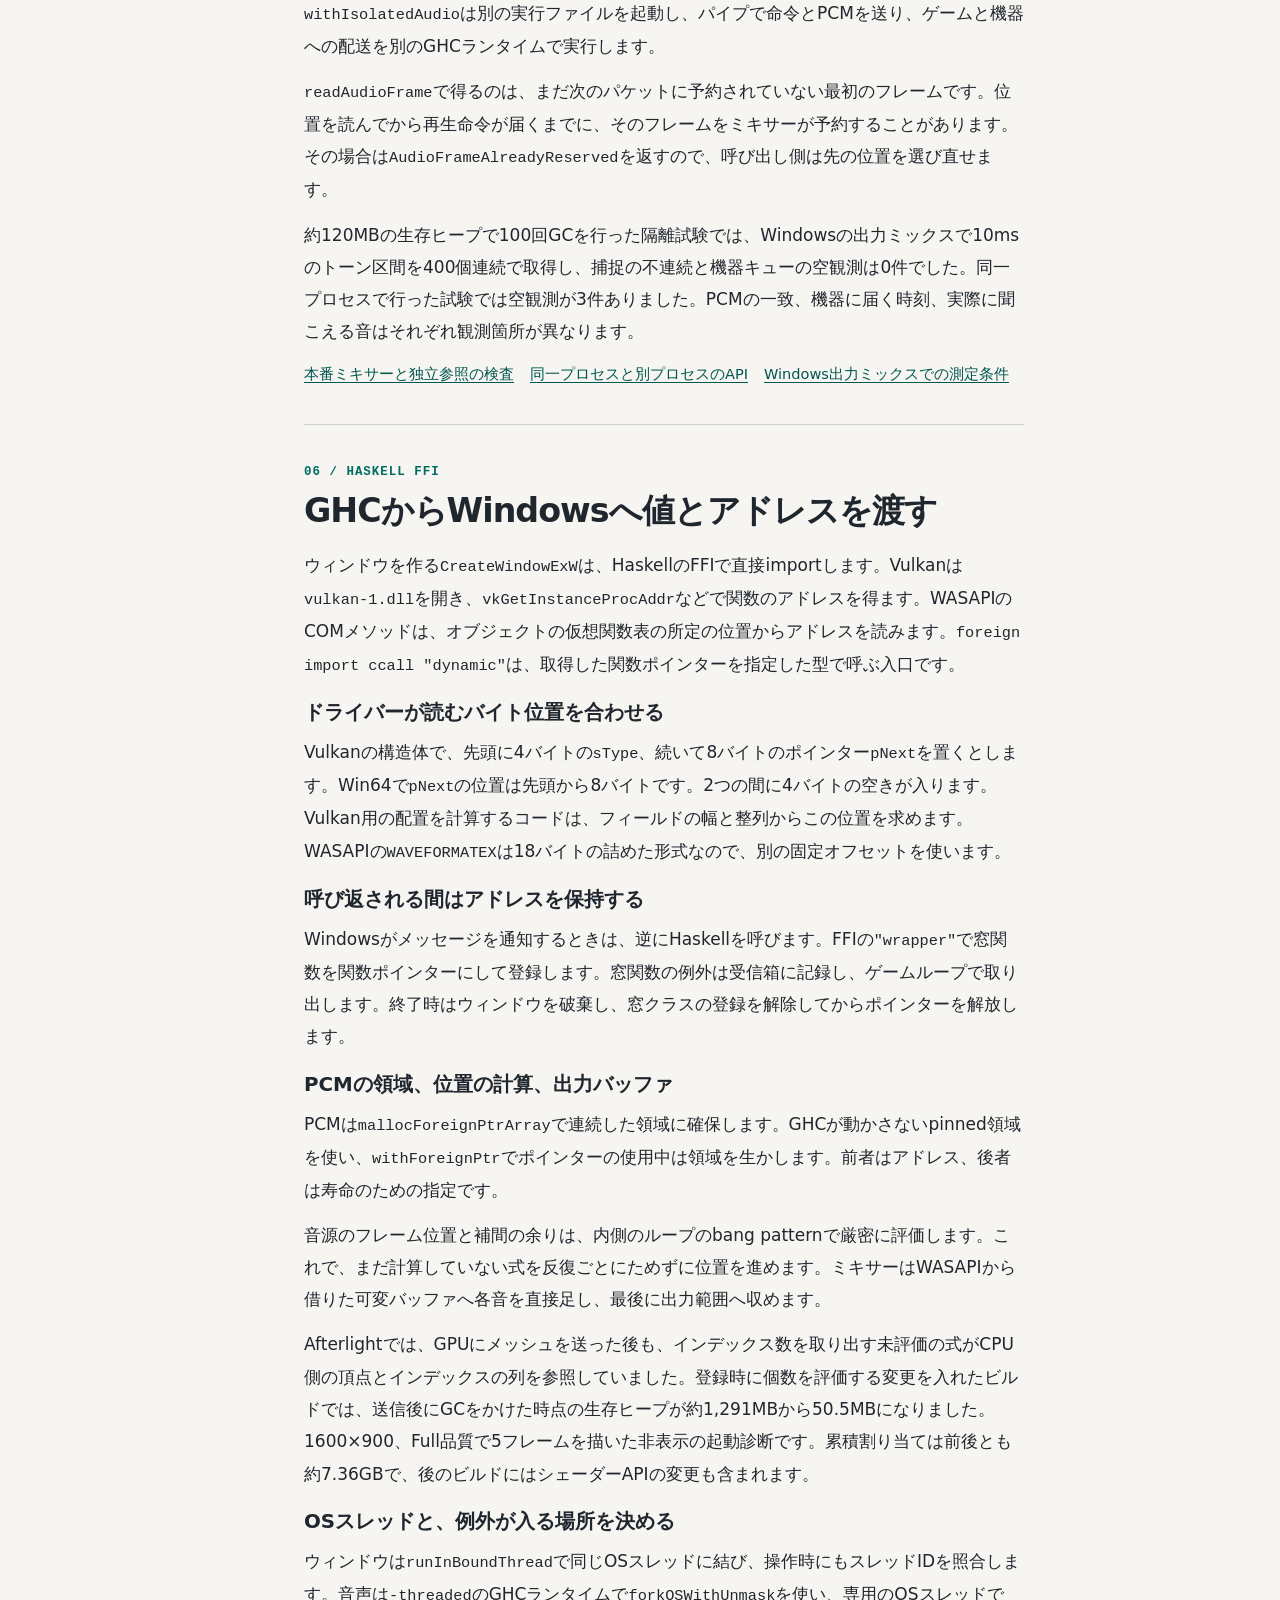
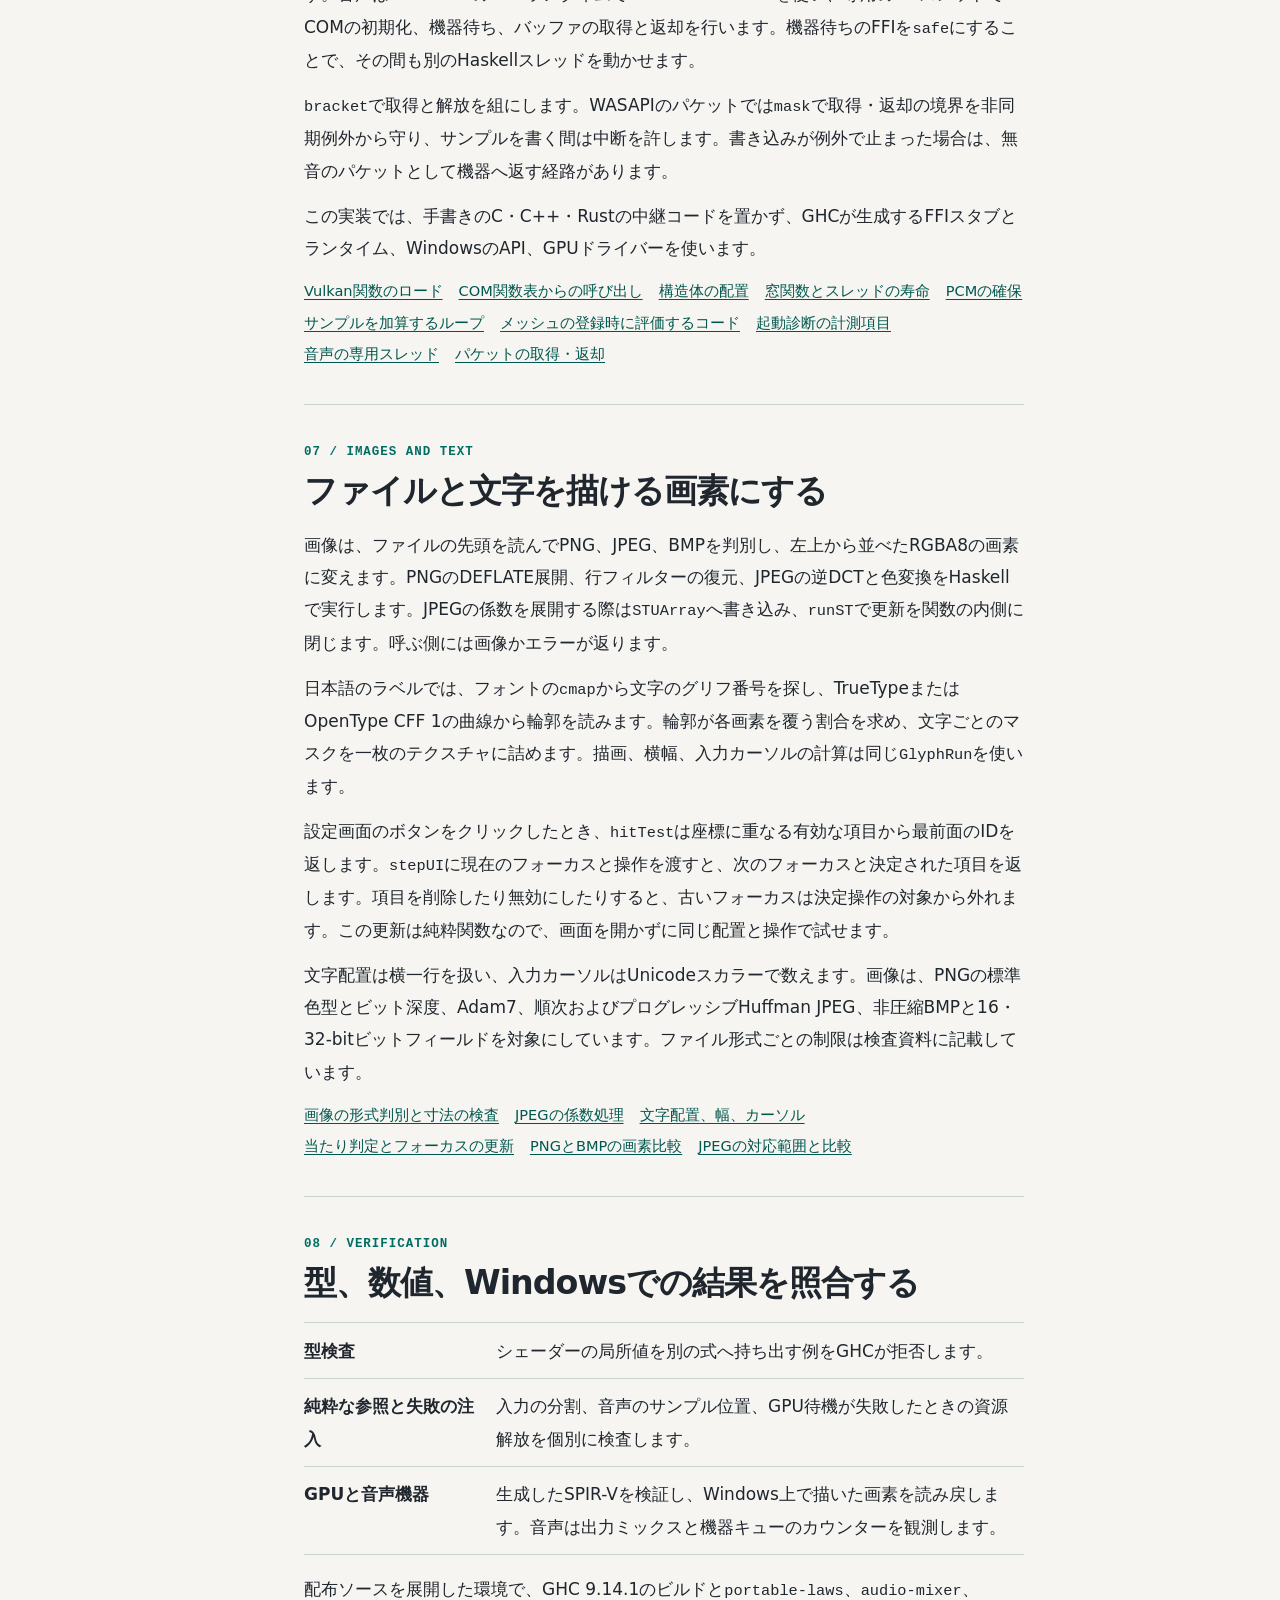
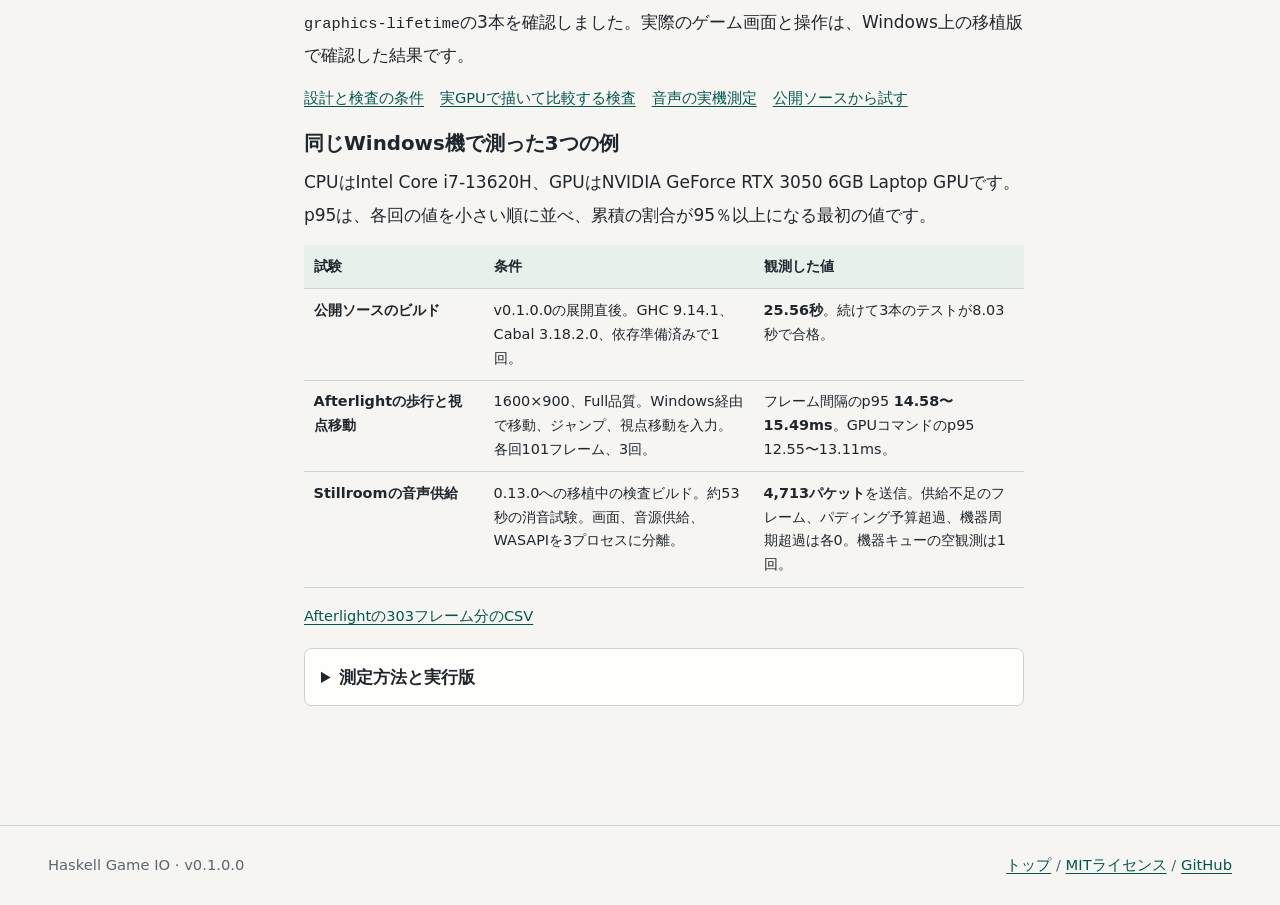
==== commit 641b3e5a: "Redesign website around how Haskell handles native game IO Lead with the surprising result, explain " ====
--- a/site/implementation.html
+++ b/site/implementation.html
@@ -3,8 +3,9 @@
 <head>
   <meta charset="utf-8">
   <meta name="viewport" content="width=device-width, initial-scale=1">
-  <meta name="description" content="Spaceを押す一回の操作から、Haskell Game IOの順序付き入力、SPIR-V生成、Vulkanの資源管理、WASAPI音声とFFIを解説します。">
-  <title>Haskell Game IOの実装</title>
+  <meta name="description" content="GCと純粋性があるHaskellで、なぜネイティブな描画・音声・入力が実現できるのか。FFI、メモリの所有権、別プロセスの音声、型付きシェーダーの実装をソースと実測から解説。">
+  <meta name="theme-color" content="#11251f">
+  <title>どうやってHaskellだけで？ — Haskell Game IO 技術解説</title>
   <link rel="icon" href="assets/game-io.svg" type="image/svg+xml">
   <link rel="stylesheet" href="styles.css">
   <script src="implementation.js" defer></script>
@@ -18,20 +19,22 @@
         <span>Haskell Game IO</span>
       </a>
       <nav class="site-nav" aria-label="サイト内">
-        <a href="./#features">特徴</a>
+        <a href="./#question">なぜ可能？</a>
+        <a href="./#how">その仕組み</a>
         <a href="./#projects">動作例</a>
-        <a href="./#start">はじめる</a>
+        <a href="./#start">試してみる</a>
         <a href="implementation.html" aria-current="page">技術解説</a>
         <a href="https://github.com/M-simplifier/haskell-game-io">GitHub</a>
       </nav>
     </div>
   </header>
   <main id="main" tabindex="-1">
-    <header class="article-intro">
+    <header class="article-intro story-article-intro">
       <div class="wrap">
-        <p class="eyebrow">IMPLEMENTATION / v0.1.0.0</p>
-        <h1>Haskellで描画・音声・入力を実装する</h1>
-        <p class="lede">Windows用のサンプルで<kbd>Space</kbd>を押すと、四角いマーカーの色が変わり、短い音が鳴ります。この操作を手がかりに、Haskellが受け取る入力、GPUへ渡す描画命令、Windowsへ届ける音声を順に見ていきます。</p>
+        <p class="eyebrow">UNDER THE HOOD / v0.1.0.0</p>
+        <h1>「Haskellで全部？」<br><em>仕組みを、見ていこう。</em></h1>
+        <p class="lede">GCのある純粋関数型言語が、どうやってWindowsを呼び、GPUのメモリを扱い、音を途切れさせずに届けるのか。答えは、特別な魔法ではなく、<strong>境界を正しく分ける設計</strong>にあります。</p>
+        <div class="article-intro-links"><a href="#overview">まず全体像を見る</a><a href="#memory">GCとメモリから読む</a><a href="#space">サンプルの一操作を追う</a></div>
       </div>
     </header>
     <div class="wrap article-layout">
@@ -39,6 +42,8 @@
         <details open>
           <summary>このページの目次</summary>
           <ol>
+            <li><a href="#overview">最初に全体像</a></li>
+            <li><a href="#memory">GCと4種類のメモリ</a></li>
             <li><a href="#space">Spaceを押す</a></li>
             <li><a href="#input">押下と解放を残す</a></li>
             <li><a href="#shaders">GPUの計算を書く</a></li>
@@ -52,6 +57,33 @@
       </nav>
 
       <article class="article-body">
+        <section id="overview" aria-labelledby="overview-title" class="article-overview">
+          <p class="eyebrow">00 / THE BIG PICTURE</p>
+          <h2 id="overview-title">純粋なHaskellと、ネイティブな世界。その間に何がある？</h2>
+          <p>「純粋関数型」というのは、OSを呼べないという意味ではありません。<code>update</code>のような純粋関数で次の状態を計算し、実行すべき操作は<code>IO</code>で扱います。さらに<code>foreign import</code>でWindowsの公開ABIを呼べば、C言語で中継プログラムを書く必要はありません。</p>
+          <div class="overview-bands" role="group" aria-label="HaskellからネイティブAPIに到達するまでの3層">
+            <div><span>01 / HASKELL VALUES</span><strong>純粋な計算</strong><p>次のゲーム状態、描画計画、シェーダーの式</p></div>
+            <div><span>02 / HASKELL IO</span><strong>FFI・メモリ操作・同期</strong><p>アドレス、寿命、OSスレッド、GPUの完了待ち</p></div>
+            <div><span>03 / NATIVE APIS</span><strong>Win32・Vulkan・WASAPI</strong><p>OSとドライバーが画面・GPU・音声機器を動かす</p></div>
+          </div>
+          <p>だから「Haskellだけで」は、ゲーム側のロジック、ネイティブAPIを扱う部分、シェーダー生成、コーデック処理までHaskellで書いた、という意味です。<strong>GHCランタイムやOS、GPUドライバーが不要になった</strong>わけではありません。</p>
+          <p>ここから先は二つの道で読めます。低レベルの核心から知りたければ次のメモリの話へ。実際のゲームの流れから知りたければ、<a href="#space">Space一回で色と音が変わる例</a>へ進んでください。</p>
+        </section>
+
+        <section id="memory" aria-labelledby="memory-title" class="article-memory">
+          <p class="eyebrow">00B / THE GC QUESTION</p>
+          <h2 id="memory-title">GCがあっても、すべてのメモリがGC任せではない。</h2>
+          <p>ここが一番大事な区別です。Haskell Game IOのメモリは、全部が同じ場所にあるわけではありません。<strong>誰が所有し、いつ安全に再利用できるか</strong>を領域ごとに決めます。</p>
+          <dl class="memory-regions">
+            <div><dt><span>01 / MANAGED</span>通常のHaskellヒープ</dt><dd>ゲームの状態やリストなど。GHCのGCが生存する値を追跡します。遅延評価によって使い終えた大きな列が残ることがあるため、必要な値を適切な時点で評価します。</dd></div>
+            <div><dt><span>02 / PINNED</span>PCMの連続バッファ</dt><dd><code>mallocForeignPtrArray</code>で移動しない領域を確保します。<code>withForeignPtr</code>でネイティブ側の使用中に寿命を保ちます。ここもGCと完全に無関係ではなく、<code>ForeignPtr</code>の到達可能性が関わります。</dd></div>
+            <div><dt><span>03 / EXPLICIT</span>VulkanのGPUメモリ</dt><dd>VulkanのAPIで確保し、明示的に破棄します。ただしCPUが呼び出しから戻っただけでは、GPUの仕事は終わりません。fenceで完了を確認してから更新・解放します。</dd></div>
+            <div><dt><span>04 / BORROWED</span>WASAPIの出力バッファ</dt><dd>OSから一定の期間だけ借りて書き込み、必ず機器へ返します。途中で例外が起きた場合の返却経路も用意します。所有者はHaskellのGCではなく音声APIです。</dd></div>
+          </dl>
+          <p>さらに、ゲーム側の大きなGC停止が音声側へ伝わらないよう、<code>withIsolatedAudio</code>は別のGHCプロセスを利用できます。<a href="#audio">音声の実測</a>では、ゲーム側で100回major GCを行い、分離した音声の10ms区間400個を連続取得した試験の結果を示しています。</p>
+          <p class="source-links"><a href="https://github.com/M-simplifier/haskell-game-io/blob/19dde99dc005aceafae934d7178d2b5ecf517e54/src/native/GameIO/Audio/PCM.hs#L62-L89">PCMの確保と寿命</a> <a href="https://github.com/M-simplifier/haskell-game-io/blob/19dde99dc005aceafae934d7178d2b5ecf517e54/src/native/GameIO/Graphics/Vulkan/Resources.hs#L179-L205">Vulkan資源の同期</a> <a href="#ffi">FFIの実コードと詳しい説明</a></p>
+        </section>
+
         <section id="space" aria-labelledby="space-title">
           <p class="eyebrow">01 / THE SAMPLE</p>
           <h2 id="space-title">Spaceを押すと何が起きるか</h2>
--- a/site/styles.css
+++ b/site/styles.css
@@ -513,3 +513,181 @@
   .header-inner { gap: 0 .6rem; }
   .site-nav { gap: .7rem; }
 }
+
+/* Story-led home: start with the surprising result, then show the mechanism. */
+.story-hero {
+  position: relative;
+  overflow: hidden;
+  background:
+    radial-gradient(ellipse 65% 50% at 96% 12%, #27695977, transparent 75%),
+    linear-gradient(145deg, #0b1d1a, #112922 55%, #12221f);
+}
+
+.story-hero::before {
+  position: absolute;
+  inset: 0 0 auto;
+  height: 34rem;
+  content: "";
+  pointer-events: none;
+  opacity: .35;
+  background-image: linear-gradient(#c0e7d114 1px, transparent 1px), linear-gradient(90deg, #c0e7d114 1px, transparent 1px);
+  background-size: 4.5rem 4.5rem;
+  mask-image: linear-gradient(to bottom, black, transparent);
+}
+
+.story-hero .hero-content { position: relative; padding-block: clamp(3.6rem, 8vw, 7.5rem) clamp(2.5rem, 4vw, 4rem); gap: 3rem; }
+.story-hero .hero-heading { min-width: 0; }
+.story-hero .eyebrow { color: #89e6c7; }
+.story-hero .hero-overline { margin-block: 1.4rem .55rem; color: #c3d8d0; font-weight: 650; letter-spacing: .07em; }
+.story-hero .hero-heading h1 { margin-block-start: 0; font-size: clamp(2.65rem, 5.1vw, 5.8rem); line-height: 1.2; letter-spacing: -.055em; }
+.story-hero .hero-heading h1 em { color: #96f1cb; font-style: normal; }
+.story-hero .hero-question { margin-block-start: 1.4rem; color: #e6f5ee; font-size: clamp(1.08rem, 1.75vw, 1.42rem); font-weight: 720; line-height: 1.65; }
+.story-hero .hero-aside { align-self: end; border-inline-start: 2px solid #78baa6; padding-inline-start: 1.45rem; color: #f0f5f2; line-height: 1.85; }
+.story-hero .hero-detail { margin-block-start: .75rem; color: #b7cbc3; }
+.story-hero .actions { margin-block-start: 1.75rem; }
+.story-hero .action { padding: .7rem 1.1rem; }
+.story-image { position: relative; }
+.story-image img { border: 1px solid #a4c7bc55; border-radius: .55rem; box-shadow: 0 24px 70px #0007; }
+.story-image figcaption { padding-block: .6rem .15rem; color: #c3d6cf; font-family: var(--mono); font-size: .72rem; letter-spacing: .04em; }
+.hero-footline { display: flex; flex-wrap: wrap; justify-content: space-between; gap: .5rem 1.2rem; padding-block: 1.2rem .65rem; border-block-start: 1px solid #ffffff22; margin-block-start: 1.5rem; color: #b6c8c1; font-family: var(--mono); font-size: .8rem; }
+
+.section-question { border: 0; background: #e4efe8; }
+.question-intro { display: grid; grid-template-columns: minmax(0, 1.05fr) minmax(0, .95fr); gap: clamp(1.4rem, 6vw, 5rem); align-items: end; }
+.section-question h2 { font-size: clamp(2.2rem, 4.7vw, 4.9rem); line-height: 1.24; letter-spacing: -.055em; }
+.section-question h2 span { color: #007961; }
+.question-intro > div { border-block-start: 3px solid #17735e; padding-block-start: 1rem; }
+.question-intro .lede { font-weight: 760; margin-block-end: .9rem; }
+.question-grid { display: grid; grid-template-columns: repeat(3, minmax(0, 1fr)); gap: .85rem; margin-block-start: clamp(2rem, 5vw, 4.1rem); }
+.question-grid article { min-width: 0; padding: clamp(1.15rem, 2.2vw, 2rem); border: 1px solid #bbd2c6; border-radius: .6rem; background: #f8fcf8; box-shadow: 0 .35rem 0 #c5d8cb; }
+.question-number, .project-number { color: #00745e; font: 700 .73rem var(--mono); letter-spacing: .07em; }
+.question-grid h3 { margin-block: .9rem; font-size: clamp(1.2rem, 1.8vw, 1.55rem); line-height: 1.5; }
+.question-grid p { font-size: .98rem; color: #56665b; }
+
+.section-architecture { background: #fbfaf6; }
+.section-heading { display: grid; grid-template-columns: minmax(0, 1.1fr) minmax(0, .9fr); gap: 1.5rem 3.5rem; align-items: end; margin-block-end: 2rem; }
+.section-heading > p { max-width: 37rem; color: var(--muted); }
+.architecture-map { max-width: 58rem; padding: clamp(1.2rem, 3.4vw, 2.65rem); margin-inline: auto; border: 1px solid #b9cfc4; border-radius: .8rem; background: #eef5ef; box-shadow: 0 1rem 3.5rem #142a2312; text-align: center; }
+.architecture-level { display: grid; grid-template-columns: minmax(7rem, .75fr) minmax(0, 2fr) minmax(5rem, .75fr); align-items: center; gap: 1rem; padding: 1.25rem; border: 1px solid #d0ddd4; border-radius: .45rem; background: #fffefa; text-align: start; }
+.architecture-level strong { display: block; font-size: clamp(1.3rem, 2.2vw, 1.8rem); letter-spacing: -.04em; }
+.architecture-level p { margin-block-start: .2rem; font-size: .93rem; }
+.architecture-tag, .architecture-note { color: #497564; font: 700 .75rem/1.5 var(--mono); }
+.architecture-note { text-align: end; }
+.architecture-execute { background: #163b30; color: #fff; border-color: #163b30; }
+.architecture-execute .architecture-tag, .architecture-execute .architecture-note { color: #99e4c6; }
+.architecture-arrow { display: block; color: #246d55; font-size: 2rem; font-weight: 800; line-height: 1.7; }
+.architecture-native { display: grid; grid-template-columns: repeat(3, minmax(0, 1fr)); gap: .6rem; }
+.architecture-native > div { padding: 1rem .5rem; border: 1px solid #b8d3c4; border-radius: .4rem; background: #dcebe1; }
+.architecture-native strong, .architecture-native span { display: block; }
+.architecture-native strong { font: 750 clamp(1.05rem, 2vw, 1.3rem) var(--mono); }
+.architecture-native span { margin-block-start: .25rem; color: #3e6152; font-size: .85rem; }
+.architecture-footnote { max-width: 44rem; margin: 1.2rem auto 0; color: #4c6358; font-size: .84rem; }
+
+.section-how > .lede { margin-block-end: 1.65rem; }
+.answer-grid { display: grid; grid-template-columns: repeat(2, minmax(0, 1fr)); gap: .95rem; }
+.answer-card { display: flex; flex-direction: column; min-width: 0; padding: clamp(1.2rem, 3.3vw, 2.2rem); border: 1px solid #c6d4cc; border-radius: .65rem; background: var(--surface); box-shadow: 0 7px 28px #182f2310; }
+.answer-index { display: flex; justify-content: space-between; gap: .4rem 1rem; align-items: baseline; border-block-end: 1px solid var(--line); padding-block-end: .85rem; color: #006951; font: 700 .82rem var(--mono); }
+.answer-index span:first-child { font-size: 1.45rem; }
+.answer-card h3 { margin-block: 1.1rem .8rem; font-size: clamp(1.3rem, 2.1vw, 1.7rem); }
+.answer-card p { margin-block-end: 1.05rem; }
+.answer-card pre { margin-block: auto 1.1rem; background: #192a26; }
+.answer-card pre code { font-size: .82rem; }
+.answer-card > a:last-child { align-self: start; margin-block-start: auto; padding-block-start: 1rem; font-weight: 720; }
+.answer-card > a:last-child::after { content: "  ↗"; }
+.answer-pill-row { display: flex; flex-wrap: wrap; gap: .4rem; margin-block: auto 1.1rem; }
+.answer-pill-row span { padding: .18rem .55rem; border: 1px solid #b5cec1; border-radius: 99px; background: #edf7ef; color: #245a45; font: 700 .8rem var(--mono); }
+
+.section-projects { background: #e8eee9; }
+.showcase-image { margin-block-start: 2rem; }
+.showcase-image img { border: 1px solid #bbcec2; border-radius: .6rem; box-shadow: 0 1rem 2.7rem #17291c25; }
+.section-projects .feature-grid { margin-block-start: 1.4rem; gap: .9rem; border: 0; border-radius: 0; background: transparent; overflow: visible; }
+.section-projects .feature-grid > * { padding: clamp(1.05rem, 2vw, 1.6rem); border: 1px solid #c4d3c9; border-radius: .45rem; }
+.project-grid h3 { margin-block: .65rem; }
+.project-grid p { color: var(--muted); font-size: .93rem; }
+.section-evidence { border: 0; }
+.evidence-grid { display: grid; grid-template-columns: repeat(3, minmax(0, 1fr)); gap: 1rem; margin-block: 1.8rem 1rem; }
+.evidence-metric { border-block-start: 4px solid #157d61; padding: 1.15rem .8rem .5rem 0; }
+.evidence-metric > span { display: block; min-height: 2.5em; color: #4e6858; font: 700 .75rem/1.5 var(--mono); }
+.evidence-metric strong { display: block; margin-block: .7rem; color: #123c2d; font: 760 clamp(1.7rem, 3.5vw, 3rem)/1.18 var(--mono); letter-spacing: -.055em; overflow-wrap: anywhere; }
+.evidence-metric small { font-size: .4em; letter-spacing: -.02em; }
+.evidence-metric p { max-width: 24rem; color: var(--muted); font-size: .9rem; }
+
+.section-start { background: #102921; color: #f2f8f2; }
+.section-start .eyebrow { color: #95e9c7; }
+.section-start .section-heading > p, .section-start .source-links { color: #c6dcd1; }
+.section-start pre { max-width: 70rem; border: 1px solid #537b68; border-radius: .6rem; background: #091914; color: #bcf6d9; }
+.section-start .source-links { margin-block-start: 1.35rem; }
+.section-start a { color: #acf1cf; }
+.boundary-grid { display: grid; grid-template-columns: repeat(2, minmax(0, 1fr)); gap: .9rem; margin-block: 1.8rem; }
+.boundary-grid > div { padding: 1.2rem 1.5rem; border: 1px solid #c0d2c8; border-radius: .55rem; background: #fffefa; }
+.boundary-grid strong { display: block; color: #194f39; font-size: 1.15rem; }
+.boundary-grid p { margin-block-start: .4rem; }
+.closing-cta { display: flex; align-items: center; justify-content: space-between; flex-wrap: wrap; gap: 1.4rem; padding: clamp(1.3rem, 3vw, 2.3rem); margin-block-start: 2.4rem; border-radius: .55rem; background: #14352b; color: #f7fcf8; }
+.closing-cta .eyebrow { color: #8de6c3; }
+.closing-cta h3 { margin-block-start: .35rem; font-size: clamp(1.2rem, 2vw, 1.55rem); }
+.closing-cta .action { background: #9cebc9; color: #113f31; border-color: #9cebc9; }
+.closing-cta .action-secondary { background: transparent; color: white; border-color: #bdd5c9; }
+.closing-cta .action-secondary:hover { background: #245347; }
+
+/* Explanatory entry to the preserved, source-linked technical article. */
+.story-article-intro { background: linear-gradient(138deg, #10251f, #1b493b); color: #f6f8f3; border: 0; }
+.story-article-intro .eyebrow { color: #9de9ca; }
+.story-article-intro h1 { max-width: 67rem; font-size: clamp(2.3rem, 4.8vw, 4.6rem); }
+.story-article-intro h1 em { color: #a2f3cd; font-style: normal; }
+.story-article-intro .lede { max-width: 55rem; color: #e1ede7; }
+.article-intro-links { display: flex; flex-wrap: wrap; gap: .7rem 1.5rem; margin-block-start: 2rem; }
+.article-intro-links a { color: #a8f2cf; font-size: .9rem; font-weight: 750; }
+.article-overview h2, .article-memory h2 { font-size: clamp(1.7rem, 3vw, 2.3rem); }
+.overview-bands { display: grid; gap: .4rem; margin-block: 1.35rem; }
+.overview-bands > div { padding: 1rem 1.3rem; border-inline-start: 5px solid #a9d5b9; background: #e9f2e9; }
+.overview-bands > div:nth-child(2) { border-color: #378963; background: #dbeadf; }
+.overview-bands > div:nth-child(3) { border-color: #1c5b46; background: #c9ded0; }
+.overview-bands span { display: block; font: 700 .74rem var(--mono); color: #336950; }
+.overview-bands strong { display: block; font-size: 1.16rem; }
+.overview-bands p { font-size: .93rem; }
+.memory-regions { display: grid; gap: .6rem; margin-block: 1.35rem; }
+.memory-regions > div { display: grid; grid-template-columns: minmax(11rem, .6fr) minmax(0, 1.4fr); gap: 1rem; padding: 1rem 1.2rem; border: 1px solid #c5d4c9; border-radius: .35rem; background: var(--surface); }
+.memory-regions dt { font-weight: 750; line-height: 1.5; }
+.memory-regions dt span { display: block; margin-block-end: .35rem; color: #147754; font: 700 .75rem var(--mono); }
+.memory-regions dd { margin: 0; font-size: .93rem; }
+
+@media (max-width: 59rem) {
+  .story-hero .hero-heading { order: 0; padding-block: 3.4rem 1.4rem; }
+  .story-hero .hero-aside { order: 1; padding-block: 0 2.2rem; border: 0; padding-inline-start: 0; }
+  .story-hero .hero-media { order: 2; }
+  .story-hero .hero-footline { order: 3; }
+  .story-hero .hero-heading h1 { font-size: clamp(2.5rem, 6.7vw, 4.7rem); }
+}
+
+@media (max-width: 49rem) {
+  .question-intro, .section-heading, .answer-grid, .boundary-grid { grid-template-columns: minmax(0, 1fr); }
+  .question-intro { gap: 1.3rem; }
+  .question-grid, .evidence-grid { grid-template-columns: minmax(0, 1fr); }
+  .question-grid { margin-block-start: 2rem; }
+  .question-grid article { padding: 1.3rem; }
+  .evidence-metric > span { min-height: 0; }
+  .evidence-metric strong { font-size: clamp(2rem, 6vw, 3rem); }
+  .architecture-level { grid-template-columns: minmax(0, 1fr); gap: .25rem; }
+  .architecture-note { text-align: start; }
+  .memory-regions > div { grid-template-columns: minmax(0, 1fr); gap: .55rem; }
+}
+
+@media (max-width: 33rem) {
+  .site-nav { gap: .15rem .85rem; }
+  .site-nav a { min-block-size: 2.25rem; font-size: .82rem; }
+  .story-hero .hero-heading h1 { font-size: clamp(2.15rem, 9vw, 3rem); }
+  .story-hero .hero-question { font-size: 1.06rem; }
+  .story-image figcaption { font-size: .64rem; }
+  .hero-footline { justify-content: flex-start; }
+  .architecture-native { gap: .25rem; }
+  .architecture-native > div { padding: .7rem .1rem; }
+  .architecture-native strong { font-size: .8rem; }
+  .architecture-native span { font-size: .7rem; }
+  .answer-card pre code { font-size: .73rem; }
+  .section-start pre { font-size: .72rem; }
+  .story-article-intro h1 { font-size: clamp(2rem, 8vw, 3rem); }
+}
+
+@media (prefers-reduced-motion: no-preference) {
+  .action, .question-grid article, .answer-card { transition: transform 180ms ease, box-shadow 180ms ease; }
+  .question-grid article:hover, .answer-card:hover { transform: translateY(-3px); }
+}
